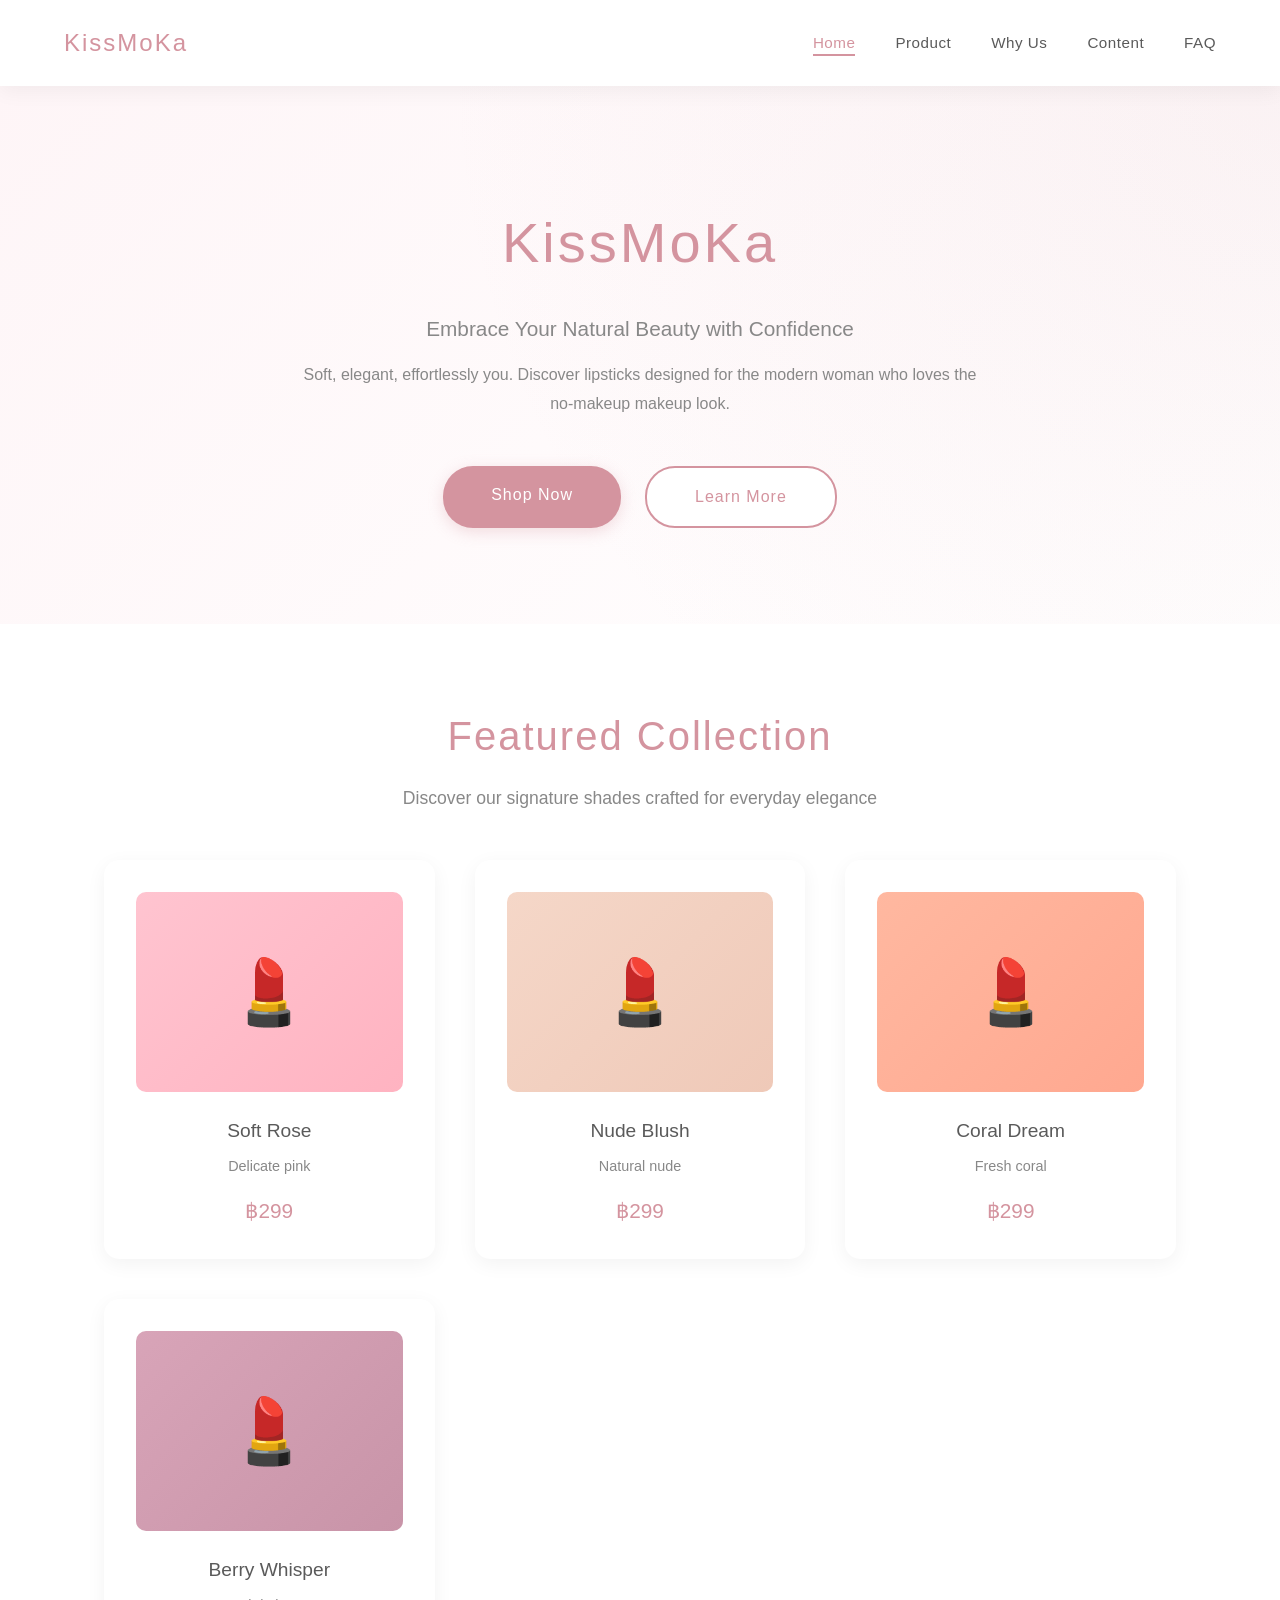
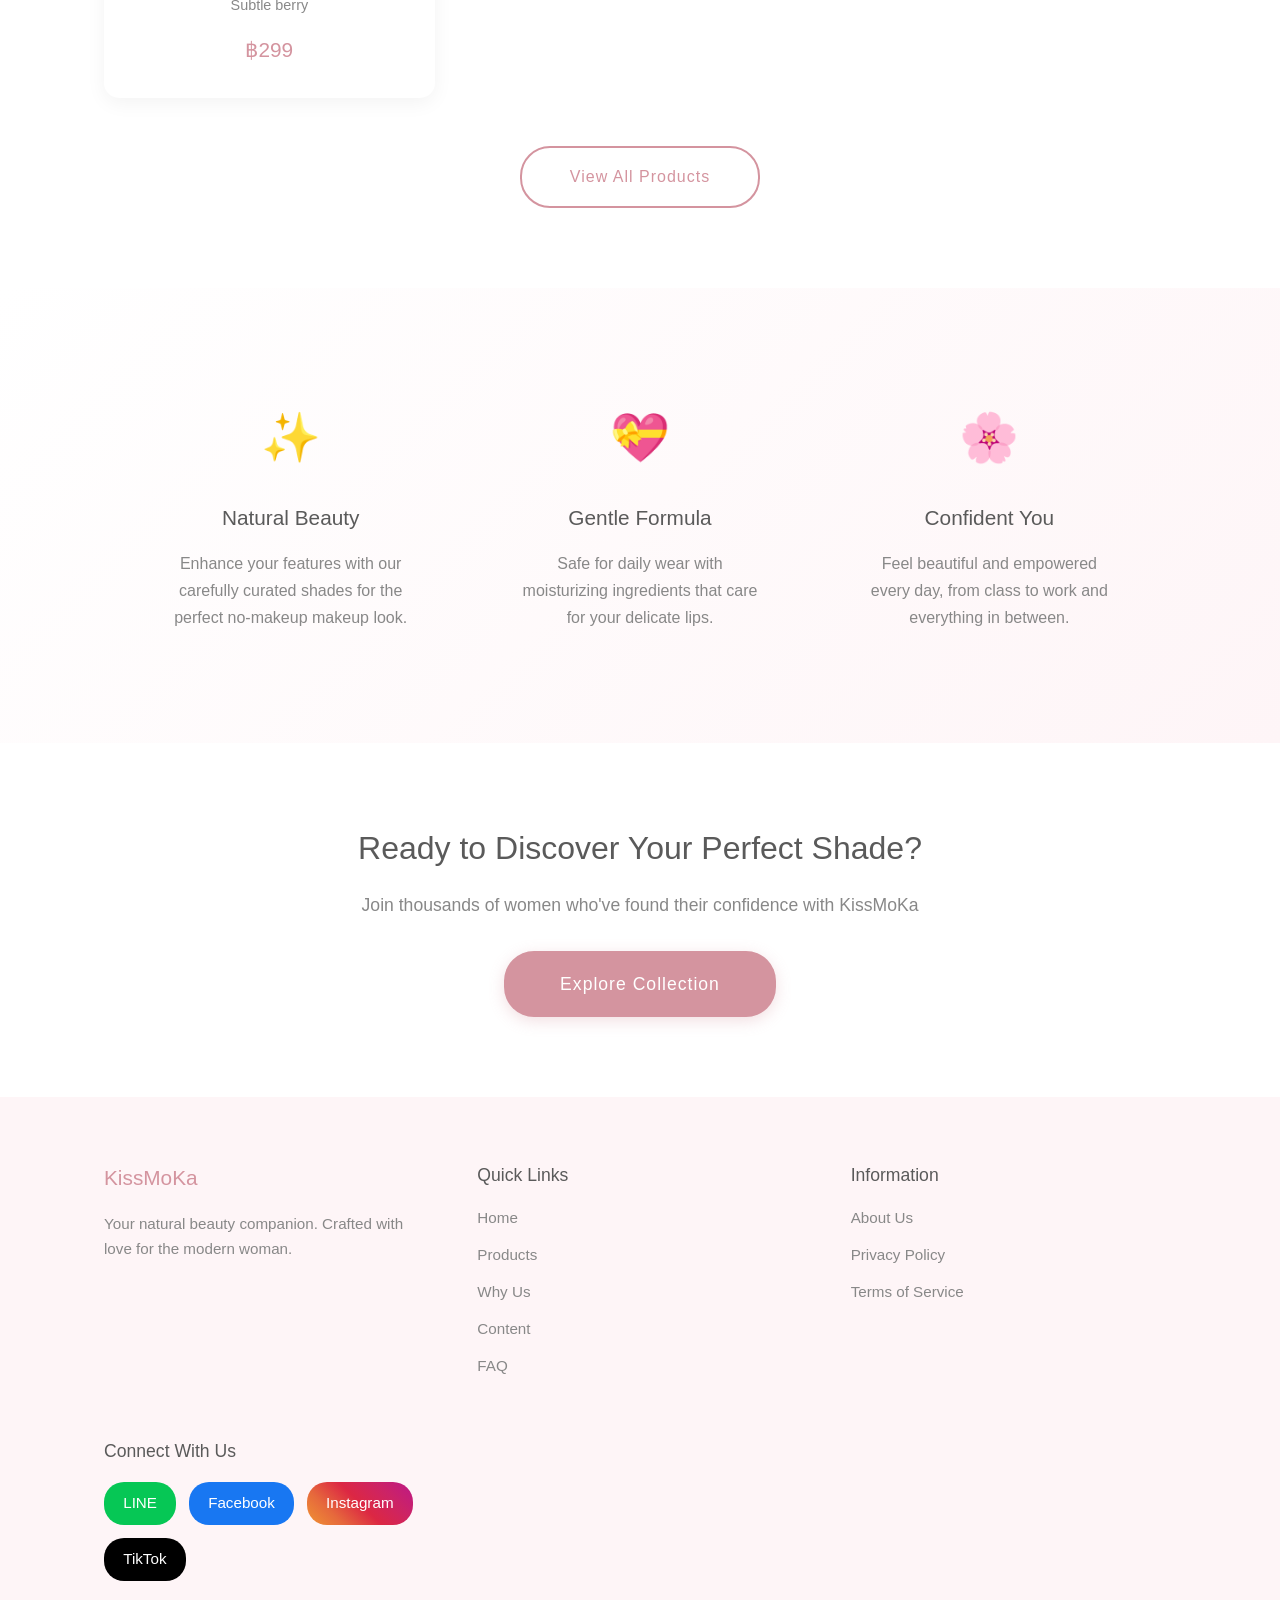
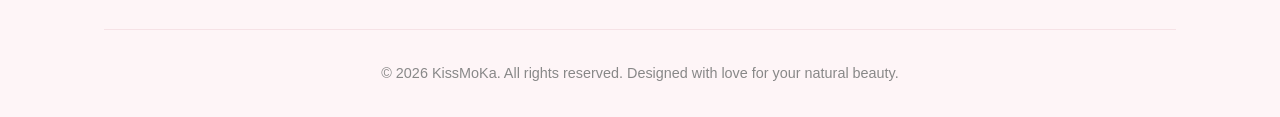
==== index.html @ 236a821b "Add files via upload" ====
<!DOCTYPE html>
<html lang="en">
<head>
    <meta charset="UTF-8">
    <meta name="viewport" content="width=device-width, initial-scale=1.0">
    <title>KissMoKa - Your Natural Beauty Companion</title>
    <link rel="stylesheet" href="style.css">
    <link rel="icon" href="favicon.ico" type="image/x-icon">
</head>
<body>
    <!-- Navigation -->
    <nav class="navbar">
        <div class="nav-container">
            <a href="index.html" class="logo">KissMoKa</a>
            <button class="mobile-toggle" id="mobileToggle">
                <span></span>
                <span></span>
                <span></span>
            </button>
            <ul class="nav-menu" id="navMenu">
                <li><a href="index.html" class="active">Home</a></li>
                <li><a href="product/index.html">Product</a></li>
                <li><a href="why-us/index.html">Why Us</a></li>
                <li><a href="content/index.html">Content</a></li>
                <li><a href="faq/index.html">FAQ</a></li>
            </ul>
        </div>
    </nav>

    <!-- Hero Section -->
    <section class="hero">
        <div class="hero-overlay"></div>
        <div class="hero-content">
            <h1 class="hero-title">KissMoKa</h1>
            <p class="hero-subtitle">Embrace Your Natural Beauty with Confidence</p>
            <p class="hero-description">Soft, elegant, effortlessly you. Discover lipsticks designed for the modern woman who loves the no-makeup makeup look.</p>
            <div class="hero-buttons">
                <a href="product/index.html" class="btn btn-primary">Shop Now</a>
                <a href="why-us/index.html" class="btn btn-secondary">Learn More</a>
            </div>
        </div>
    </section>

    <!-- Featured Collection -->
    <section class="featured-section">
        <div class="container">
            <h2 class="section-title">Featured Collection</h2>
            <p class="section-subtitle">Discover our signature shades crafted for everyday elegance</p>
            
            <div class="product-preview">
                <div class="product-card-mini">
                    <div class="product-image-mini" style="background: linear-gradient(135deg, #ffc4d0 0%, #ffb3c1 100%);">
                        <span class="lipstick-icon">💄</span>
                    </div>
                    <h3>Soft Rose</h3>
                    <p>Delicate pink</p>
                    <span class="price">฿299</span>
                </div>

                <div class="product-card-mini">
                    <div class="product-image-mini" style="background: linear-gradient(135deg, #f5d7c8 0%, #efc9b8 100%);">
                        <span class="lipstick-icon">💄</span>
                    </div>
                    <h3>Nude Blush</h3>
                    <p>Natural nude</p>
                    <span class="price">฿299</span>
                </div>

                <div class="product-card-mini">
                    <div class="product-image-mini" style="background: linear-gradient(135deg, #ffb8a0 0%, #ffa890 100%);">
                        <span class="lipstick-icon">💄</span>
                    </div>
                    <h3>Coral Dream</h3>
                    <p>Fresh coral</p>
                    <span class="price">฿299</span>
                </div>

                <div class="product-card-mini">
                    <div class="product-image-mini" style="background: linear-gradient(135deg, #d8a4b8 0%, #c894a8 100%);">
                        <span class="lipstick-icon">💄</span>
                    </div>
                    <h3>Berry Whisper</h3>
                    <p>Subtle berry</p>
                    <span class="price">฿299</span>
                </div>
            </div>

            <div class="text-center">
                <a href="product/index.html" class="btn btn-outline">View All Products</a>
            </div>
        </div>
    </section>

    <!-- Brand Promise -->
    <section class="promise-section">
        <div class="container">
            <div class="promise-grid">
                <div class="promise-card">
                    <div class="promise-icon">✨</div>
                    <h3>Natural Beauty</h3>
                    <p>Enhance your features with our carefully curated shades for the perfect no-makeup makeup look.</p>
                </div>

                <div class="promise-card">
                    <div class="promise-icon">💝</div>
                    <h3>Gentle Formula</h3>
                    <p>Safe for daily wear with moisturizing ingredients that care for your delicate lips.</p>
                </div>

                <div class="promise-card">
                    <div class="promise-icon">🌸</div>
                    <h3>Confident You</h3>
                    <p>Feel beautiful and empowered every day, from class to work and everything in between.</p>
                </div>
            </div>
        </div>
    </section>

    <!-- Call to Action -->
    <section class="cta-section">
        <div class="container">
            <h2>Ready to Discover Your Perfect Shade?</h2>
            <p>Join thousands of women who've found their confidence with KissMoKa</p>
            <a href="product/index.html" class="btn btn-primary btn-large">Explore Collection</a>
        </div>
    </section>

    <!-- Footer -->
    <footer class="footer">
        <div class="container">
            <div class="footer-content">
                <div class="footer-section">
                    <h3>KissMoKa</h3>
                    <p>Your natural beauty companion. Crafted with love for the modern woman.</p>
                </div>

                <div class="footer-section">
                    <h4>Quick Links</h4>
                    <ul>
                        <li><a href="index.html">Home</a></li>
                        <li><a href="product/index.html">Products</a></li>
                        <li><a href="why-us/index.html">Why Us</a></li>
                        <li><a href="content/index.html">Content</a></li>
                        <li><a href="faq/index.html">FAQ</a></li>
                    </ul>
                </div>

                <div class="footer-section">
                    <h4>Information</h4>
                    <ul>
                        <li><a href="info/index.html">About Us</a></li>
                        <li><a href="policy/privacy.html">Privacy Policy</a></li>
                        <li><a href="policy/terms.html">Terms of Service</a></li>
                    </ul>
                </div>

                <div class="footer-section">
                    <h4>Connect With Us</h4>
                    <div class="social-buttons">
                        <a href="https://lin.ee/KissMoKa" target="_blank" class="social-btn line">LINE</a>
                        <a href="https://www.facebook.com/kissmoka" target="_blank" class="social-btn facebook">Facebook</a>
                        <a href="https://www.instagram.com/kissmoka.official" target="_blank" class="social-btn instagram">Instagram</a>
                        <a href="https://www.tiktok.com/@kissmoka" target="_blank" class="social-btn tiktok">TikTok</a>
                    </div>
                </div>
            </div>

            <div class="footer-bottom">
                <p>&copy; 2026 KissMoKa. All rights reserved. Designed with love for your natural beauty.</p>
            </div>
        </div>
    </footer>

    <script src="script.js"></script>
</body>
</html>
---- style.css ----
/* ========================
   GLOBAL STYLES
======================== */
* {
    margin: 0;
    padding: 0;
    box-sizing: border-box;
}

:root {
    --primary-color: #d4949f;
    --primary-dark: #c48693;
    --secondary-color: #f5e6e8;
    --text-dark: #5a5a5a;
    --text-light: #888;
    --bg-light: #fafafa;
    --white: #ffffff;
    --shadow: 0 5px 20px rgba(0, 0, 0, 0.05);
    --shadow-hover: 0 10px 30px rgba(212, 148, 159, 0.15);
    --transition: all 0.3s ease;
}

body {
    font-family: 'Segoe UI', Tahoma, Geneva, Verdana, sans-serif;
    color: var(--text-dark);
    background: var(--bg-light);
    line-height: 1.6;
    overflow-x: hidden;
}

.container {
    max-width: 1200px;
    margin: 0 auto;
    padding: 0 5%;
}

/* ========================
   NAVIGATION
======================== */
.navbar {
    background: rgba(255, 255, 255, 0.98);
    padding: 1.5rem 5%;
    position: fixed;
    width: 100%;
    top: 0;
    z-index: 1000;
    box-shadow: var(--shadow);
}

.nav-container {
    max-width: 1200px;
    margin: 0 auto;
    display: flex;
    justify-content: space-between;
    align-items: center;
}

.logo {
    font-size: 1.5rem;
    font-weight: 300;
    letter-spacing: 2px;
    color: var(--primary-color);
    text-decoration: none;
    transition: var(--transition);
}

.logo:hover {
    color: var(--primary-dark);
}

.nav-menu {
    display: flex;
    gap: 2.5rem;
    list-style: none;
}

.nav-menu a {
    text-decoration: none;
    color: var(--text-dark);
    font-size: 0.95rem;
    font-weight: 300;
    letter-spacing: 0.5px;
    transition: var(--transition);
    position: relative;
}

.nav-menu a:hover,
.nav-menu a.active {
    color: var(--primary-color);
}

.nav-menu a.active::after {
    content: '';
    position: absolute;
    bottom: -5px;
    left: 0;
    width: 100%;
    height: 2px;
    background: var(--primary-color);
}

.mobile-toggle {
    display: none;
    flex-direction: column;
    background: none;
    border: none;
    cursor: pointer;
    padding: 5px;
}

.mobile-toggle span {
    width: 25px;
    height: 2px;
    background: var(--primary-color);
    margin: 3px 0;
    transition: var(--transition);
}

/* ========================
   HERO SECTION
======================== */
.hero {
    margin-top: 70px;
    background: linear-gradient(135deg, #fef5f7 0%, #fff 100%);
    padding: 8rem 5% 6rem;
    text-align: center;
    position: relative;
    overflow: hidden;
}

.hero-overlay {
    position: absolute;
    top: 0;
    left: 0;
    width: 100%;
    height: 100%;
    background: radial-gradient(circle at top right, rgba(212, 148, 159, 0.1) 0%, transparent 60%);
    pointer-events: none;
}

.hero-content {
    max-width: 700px;
    margin: 0 auto;
    position: relative;
    z-index: 1;
}

.hero-title {
    font-size: 3.5rem;
    font-weight: 300;
    color: var(--primary-color);
    margin-bottom: 1.5rem;
    letter-spacing: 3px;
    animation: fadeInUp 0.8s ease;
}

.hero-subtitle {
    font-size: 1.3rem;
    color: var(--text-light);
    font-weight: 300;
    margin-bottom: 1rem;
    animation: fadeInUp 0.8s ease 0.2s;
    animation-fill-mode: both;
}

.hero-description {
    font-size: 1rem;
    color: var(--text-light);
    font-weight: 300;
    margin-bottom: 3rem;
    line-height: 1.8;
    animation: fadeInUp 0.8s ease 0.4s;
    animation-fill-mode: both;
}

.hero-buttons {
    display: flex;
    gap: 1.5rem;
    justify-content: center;
    flex-wrap: wrap;
    animation: fadeInUp 0.8s ease 0.6s;
    animation-fill-mode: both;
}

/* ========================
   BUTTONS
======================== */
.btn {
    display: inline-block;
    padding: 1rem 3rem;
    text-decoration: none;
    border-radius: 30px;
    font-size: 1rem;
    font-weight: 300;
    letter-spacing: 1px;
    transition: var(--transition);
    border: none;
    cursor: pointer;
}

.btn-primary {
    background: var(--primary-color);
    color: var(--white);
    box-shadow: 0 4px 15px rgba(212, 148, 159, 0.3);
}

.btn-primary:hover {
    background: var(--primary-dark);
    transform: translateY(-2px);
    box-shadow: 0 6px 20px rgba(212, 148, 159, 0.4);
}

.btn-secondary {
    background: var(--white);
    color: var(--primary-color);
    border: 2px solid var(--primary-color);
}

.btn-secondary:hover {
    background: var(--primary-color);
    color: var(--white);
}

.btn-outline {
    background: transparent;
    color: var(--primary-color);
    border: 2px solid var(--primary-color);
}

.btn-outline:hover {
    background: var(--primary-color);
    color: var(--white);
}

.btn-large {
    padding: 1.2rem 3.5rem;
    font-size: 1.1rem;
}

/* ========================
   SECTIONS
======================== */
section {
    padding: 5rem 0;
}

.section-title {
    text-align: center;
    font-size: 2.5rem;
    font-weight: 300;
    color: var(--primary-color);
    margin-bottom: 1rem;
    letter-spacing: 2px;
}

.section-subtitle {
    text-align: center;
    font-size: 1.1rem;
    color: var(--text-light);
    font-weight: 300;
    max-width: 600px;
    margin: 0 auto 3rem;
}

/* ========================
   FEATURED SECTION
======================== */
.featured-section {
    background: var(--white);
}

.product-preview {
    display: grid;
    grid-template-columns: repeat(auto-fit, minmax(250px, 1fr));
    gap: 2.5rem;
    margin-bottom: 3rem;
}

.product-card-mini {
    background: var(--white);
    padding: 2rem;
    border-radius: 15px;
    text-align: center;
    transition: var(--transition);
    box-shadow: var(--shadow);
}

.product-card-mini:hover {
    transform: translateY(-5px);
    box-shadow: var(--shadow-hover);
}

.product-image-mini {
    width: 100%;
    height: 200px;
    border-radius: 10px;
    margin-bottom: 1.5rem;
    display: flex;
    align-items: center;
    justify-content: center;
}

.lipstick-icon {
    font-size: 4rem;
}

.product-card-mini h3 {
    font-size: 1.2rem;
    color: var(--text-dark);
    margin-bottom: 0.5rem;
    font-weight: 400;
}

.product-card-mini p {
    font-size: 0.9rem;
    color: var(--text-light);
    margin-bottom: 1rem;
    font-weight: 300;
}

.price {
    font-size: 1.3rem;
    color: var(--primary-color);
    font-weight: 300;
    display: block;
}

.text-center {
    text-align: center;
}

/* ========================
   PROMISE SECTION
======================== */
.promise-section {
    background: linear-gradient(135deg, #fff 0%, #fef5f7 100%);
}

.promise-grid {
    display: grid;
    grid-template-columns: repeat(auto-fit, minmax(280px, 1fr));
    gap: 3rem;
    max-width: 1000px;
    margin: 0 auto;
}

.promise-card {
    text-align: center;
    padding: 2rem;
}

.promise-icon {
    font-size: 3rem;
    margin-bottom: 1.5rem;
}

.promise-card h3 {
    font-size: 1.3rem;
    color: var(--text-dark);
    margin-bottom: 1rem;
    font-weight: 400;
}

.promise-card p {
    font-size: 1rem;
    color: var(--text-light);
    font-weight: 300;
    line-height: 1.7;
}

/* ========================
   CTA SECTION
======================== */
.cta-section {
    background: var(--white);
    text-align: center;
}

.cta-section h2 {
    font-size: 2rem;
    color: var(--text-dark);
    margin-bottom: 1rem;
    font-weight: 300;
}

.cta-section p {
    font-size: 1.1rem;
    color: var(--text-light);
    margin-bottom: 2rem;
}

/* ========================
   FOOTER
======================== */
.footer {
    background: #fef5f7;
    padding: 4rem 0 2rem;
    color: var(--text-light);
}

.footer-content {
    display: grid;
    grid-template-columns: repeat(auto-fit, minmax(250px, 1fr));
    gap: 3rem;
    margin-bottom: 3rem;
}

.footer-section h3 {
    font-size: 1.3rem;
    color: var(--primary-color);
    margin-bottom: 1rem;
    font-weight: 400;
}

.footer-section h4 {
    font-size: 1.1rem;
    color: var(--text-dark);
    margin-bottom: 1rem;
    font-weight: 400;
}

.footer-section p {
    font-size: 0.95rem;
    line-height: 1.7;
}

.footer-section ul {
    list-style: none;
}

.footer-section ul li {
    margin-bottom: 0.7rem;
}

.footer-section a {
    color: var(--text-light);
    text-decoration: none;
    font-size: 0.95rem;
    transition: var(--transition);
}

.footer-section a:hover {
    color: var(--primary-color);
}

.social-buttons {
    display: flex;
    flex-wrap: wrap;
    gap: 0.8rem;
}

.social-btn {
    padding: 0.6rem 1.2rem;
    border-radius: 20px;
    font-size: 0.9rem;
    font-weight: 300;
    text-decoration: none;
    transition: var(--transition);
    display: inline-block;
}

.social-btn.line {
    background: #06C755;
    color: var(--white);
}

.social-btn.line:hover {
    background: #05b34d;
}

.social-btn.facebook {
    background: #1877f2;
    color: var(--white);
}

.social-btn.facebook:hover {
    background: #1565d8;
}

.social-btn.instagram {
    background: linear-gradient(45deg, #f09433 0%, #e6683c 25%, #dc2743 50%, #cc2366 75%, #bc1888 100%);
    color: var(--white);
}

.social-btn.instagram:hover {
    opacity: 0.9;
}

.social-btn.tiktok {
    background: #000000;
    color: var(--white);
}

.social-btn.tiktok:hover {
    background: #1a1a1a;
}

.footer-bottom {
    text-align: center;
    padding-top: 2rem;
    border-top: 1px solid rgba(212, 148, 159, 0.2);
}

.footer-bottom p {
    font-size: 0.9rem;
}

/* ========================
   PRODUCT PAGE SPECIFIC
======================== */
.page-header {
    margin-top: 70px;
    background: linear-gradient(135deg, #fef5f7 0%, #fff 100%);
    padding: 4rem 5% 3rem;
    text-align: center;
}

.page-title {
    font-size: 2.5rem;
    font-weight: 300;
    color: var(--primary-color);
    margin-bottom: 1rem;
    letter-spacing: 2px;
}

.page-description {
    font-size: 1.1rem;
    color: var(--text-light);
    max-width: 600px;
    margin: 0 auto;
}

.product-grid {
    display: grid;
    grid-template-columns: repeat(auto-fill, minmax(280px, 1fr));
    gap: 3rem;
    padding: 3rem 0;
}

.product-card {
    background: var(--white);
    padding: 2rem;
    border-radius: 15px;
    text-align: center;
    transition: var(--transition);
    box-shadow: var(--shadow);
}

.product-card:hover {
    transform: translateY(-5px);
    box-shadow: var(--shadow-hover);
}

.product-image {
    width: 100%;
    height: 250px;
    border-radius: 10px;
    margin-bottom: 1.5rem;
    display: flex;
    align-items: center;
    justify-content: center;
    font-size: 4rem;
}

.product-name {
    font-size: 1.3rem;
    color: var(--text-dark);
    margin-bottom: 0.5rem;
    font-weight: 400;
}

.product-desc {
    font-size: 0.95rem;
    color: var(--text-light);
    margin-bottom: 1rem;
    font-weight: 300;
    line-height: 1.6;
}

.product-price {
    font-size: 1.5rem;
    color: var(--primary-color);
    font-weight: 400;
    margin-bottom: 1.5rem;
    display: block;
}

.buy-button {
    padding: 0.8rem 2.5rem;
    background: var(--primary-color);
    color: var(--white);
    border: none;
    border-radius: 25px;
    cursor: pointer;
    transition: var(--transition);
    font-size: 0.95rem;
    letter-spacing: 0.5px;
}

.buy-button:hover {
    background: var(--primary-dark);
    transform: translateY(-2px);
}

/* ========================
   CONTENT LAYOUTS
======================== */
.content-section {
    background: var(--white);
    padding: 3rem 0;
}

.content-wrapper {
    max-width: 900px;
    margin: 0 auto;
    padding: 0 5%;
}

.content-wrapper h2 {
    font-size: 2rem;
    color: var(--text-dark);
    margin-bottom: 1.5rem;
    font-weight: 400;
}

.content-wrapper h3 {
    font-size: 1.5rem;
    color: var(--primary-color);
    margin: 2rem 0 1rem;
    font-weight: 400;
}

.content-wrapper p {
    font-size: 1rem;
    line-height: 1.8;
    margin-bottom: 1.5rem;
    color: var(--text-dark);
}

.content-wrapper ul,
.content-wrapper ol {
    margin: 1rem 0 1.5rem 2rem;
    line-height: 1.8;
}

.content-wrapper li {
    margin-bottom: 0.8rem;
}

/* ========================
   FAQ STYLES
======================== */
.faq-container {
    max-width: 800px;
    margin: 0 auto;
}

.faq-item {
    background: var(--white);
    margin-bottom: 1.5rem;
    border-radius: 10px;
    overflow: hidden;
    box-shadow: var(--shadow);
}

.faq-question {
    padding: 1.5rem 2rem;
    background: var(--white);
    cursor: pointer;
    display: flex;
    justify-content: space-between;
    align-items: center;
    transition: var(--transition);
}

.faq-question:hover {
    background: #fef5f7;
}

.faq-question h3 {
    font-size: 1.1rem;
    font-weight: 400;
    color: var(--text-dark);
}

.faq-toggle {
    font-size: 1.5rem;
    color: var(--primary-color);
    transition: var(--transition);
}

.faq-item.active .faq-toggle {
    transform: rotate(45deg);
}

.faq-answer {
    max-height: 0;
    overflow: hidden;
    transition: max-height 0.3s ease;
}

.faq-answer-content {
    padding: 0 2rem 1.5rem;
    color: var(--text-light);
    line-height: 1.8;
}

.faq-item.active .faq-answer {
    max-height: 500px;
}

/* ========================
   ANIMATIONS
======================== */
@keyframes fadeInUp {
    from {
        opacity: 0;
        transform: translateY(30px);
    }
    to {
        opacity: 1;
        transform: translateY(0);
    }
}

/* ========================
   RESPONSIVE DESIGN
======================== */
@media (max-width: 768px) {
    .mobile-toggle {
        display: flex;
    }

    .nav-menu {
        position: fixed;
        left: -100%;
        top: 70px;
        flex-direction: column;
        background: var(--white);
        width: 100%;
        text-align: center;
        transition: 0.3s;
        box-shadow: var(--shadow);
        padding: 2rem 0;
        gap: 0;
    }

    .nav-menu.active {
        left: 0;
    }

    .nav-menu li {
        padding: 1rem 0;
    }

    .nav-menu a.active::after {
        display: none;
    }

    .hero-title {
        font-size: 2.5rem;
    }

    .hero-subtitle {
        font-size: 1.1rem;
    }

    .hero-buttons {
        flex-direction: column;
        align-items: center;
    }

    .btn {
        width: 100%;
        max-width: 300px;
    }

    .product-preview,
    .product-grid {
        grid-template-columns: 1fr;
    }

    .promise-grid {
        grid-template-columns: 1fr;
    }

    .footer-content {
        grid-template-columns: 1fr;
    }

    .social-buttons {
        justify-content: center;
    }
}

@media (max-width: 480px) {
    .hero {
        padding: 5rem 5% 4rem;
    }

    .hero-title {
        font-size: 2rem;
    }

    .section-title {
        font-size: 2rem;
    }

    .page-title {
        font-size: 2rem;
    }
}
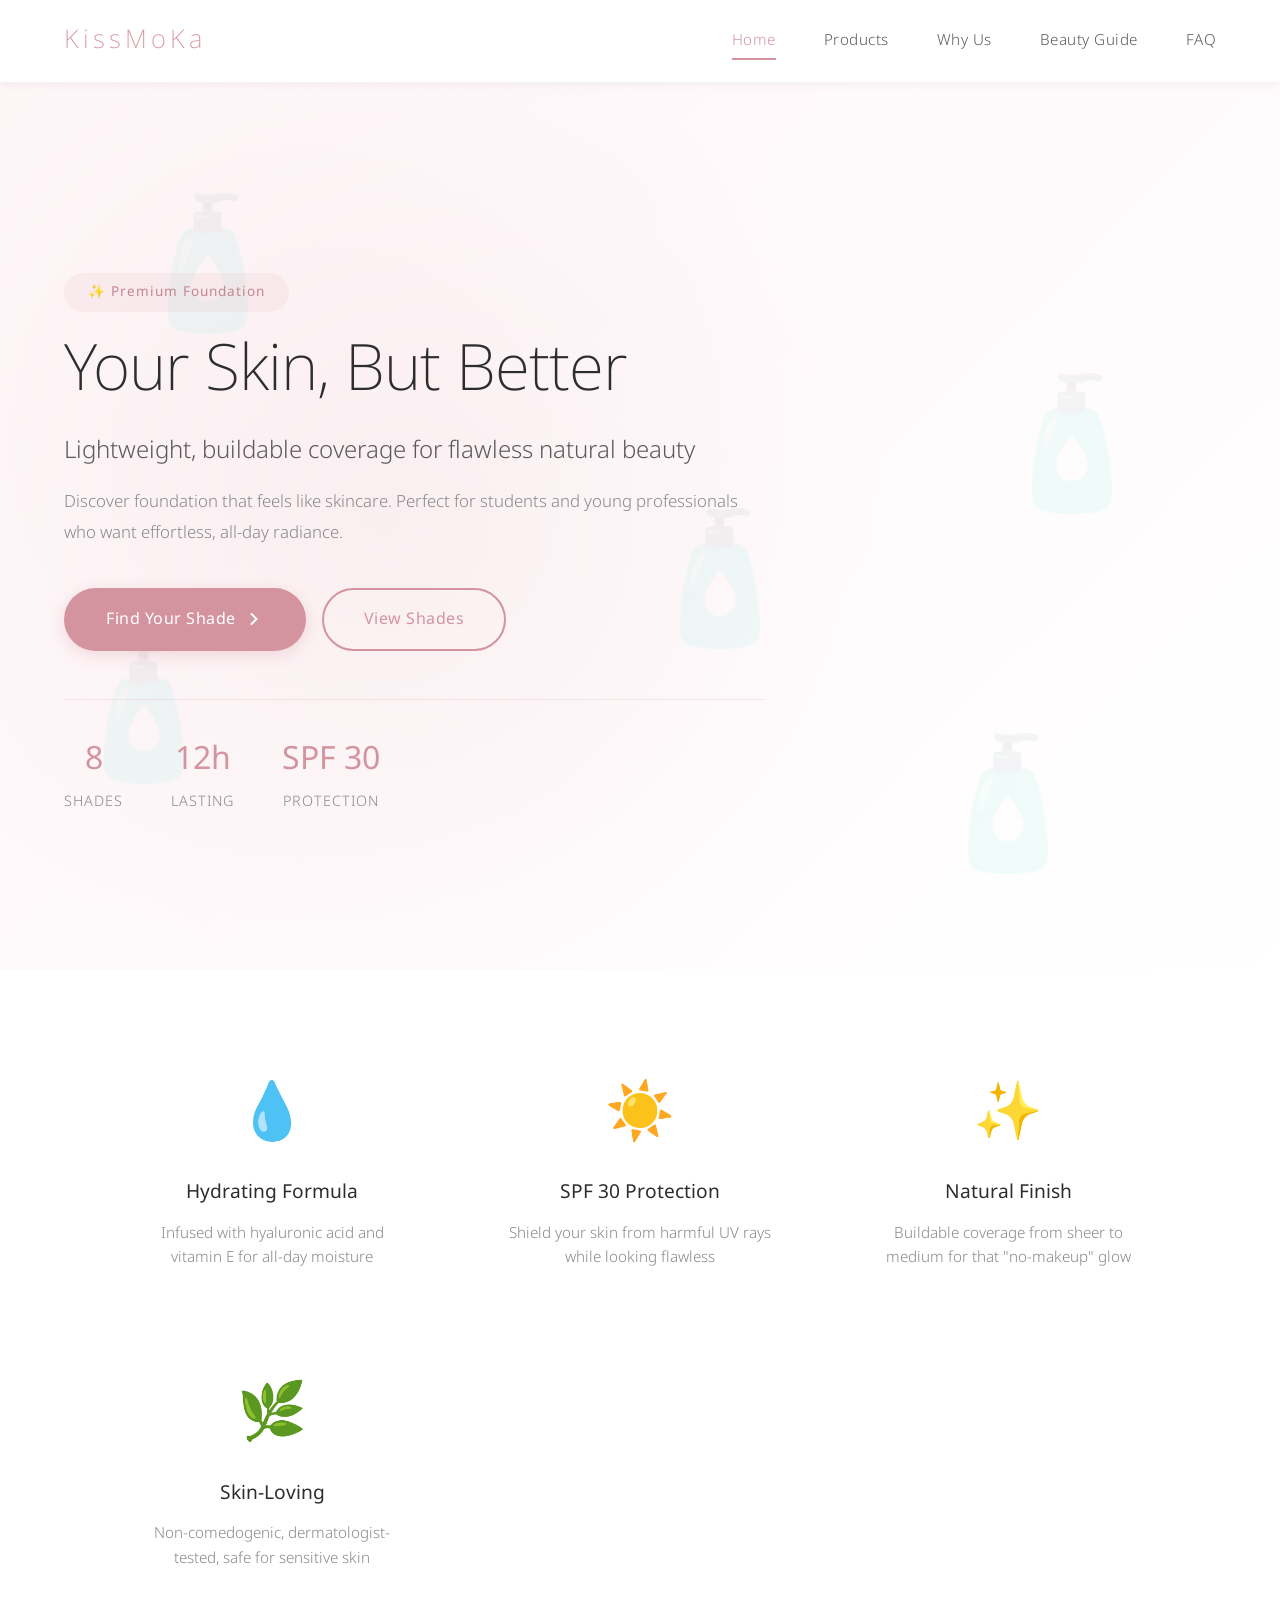
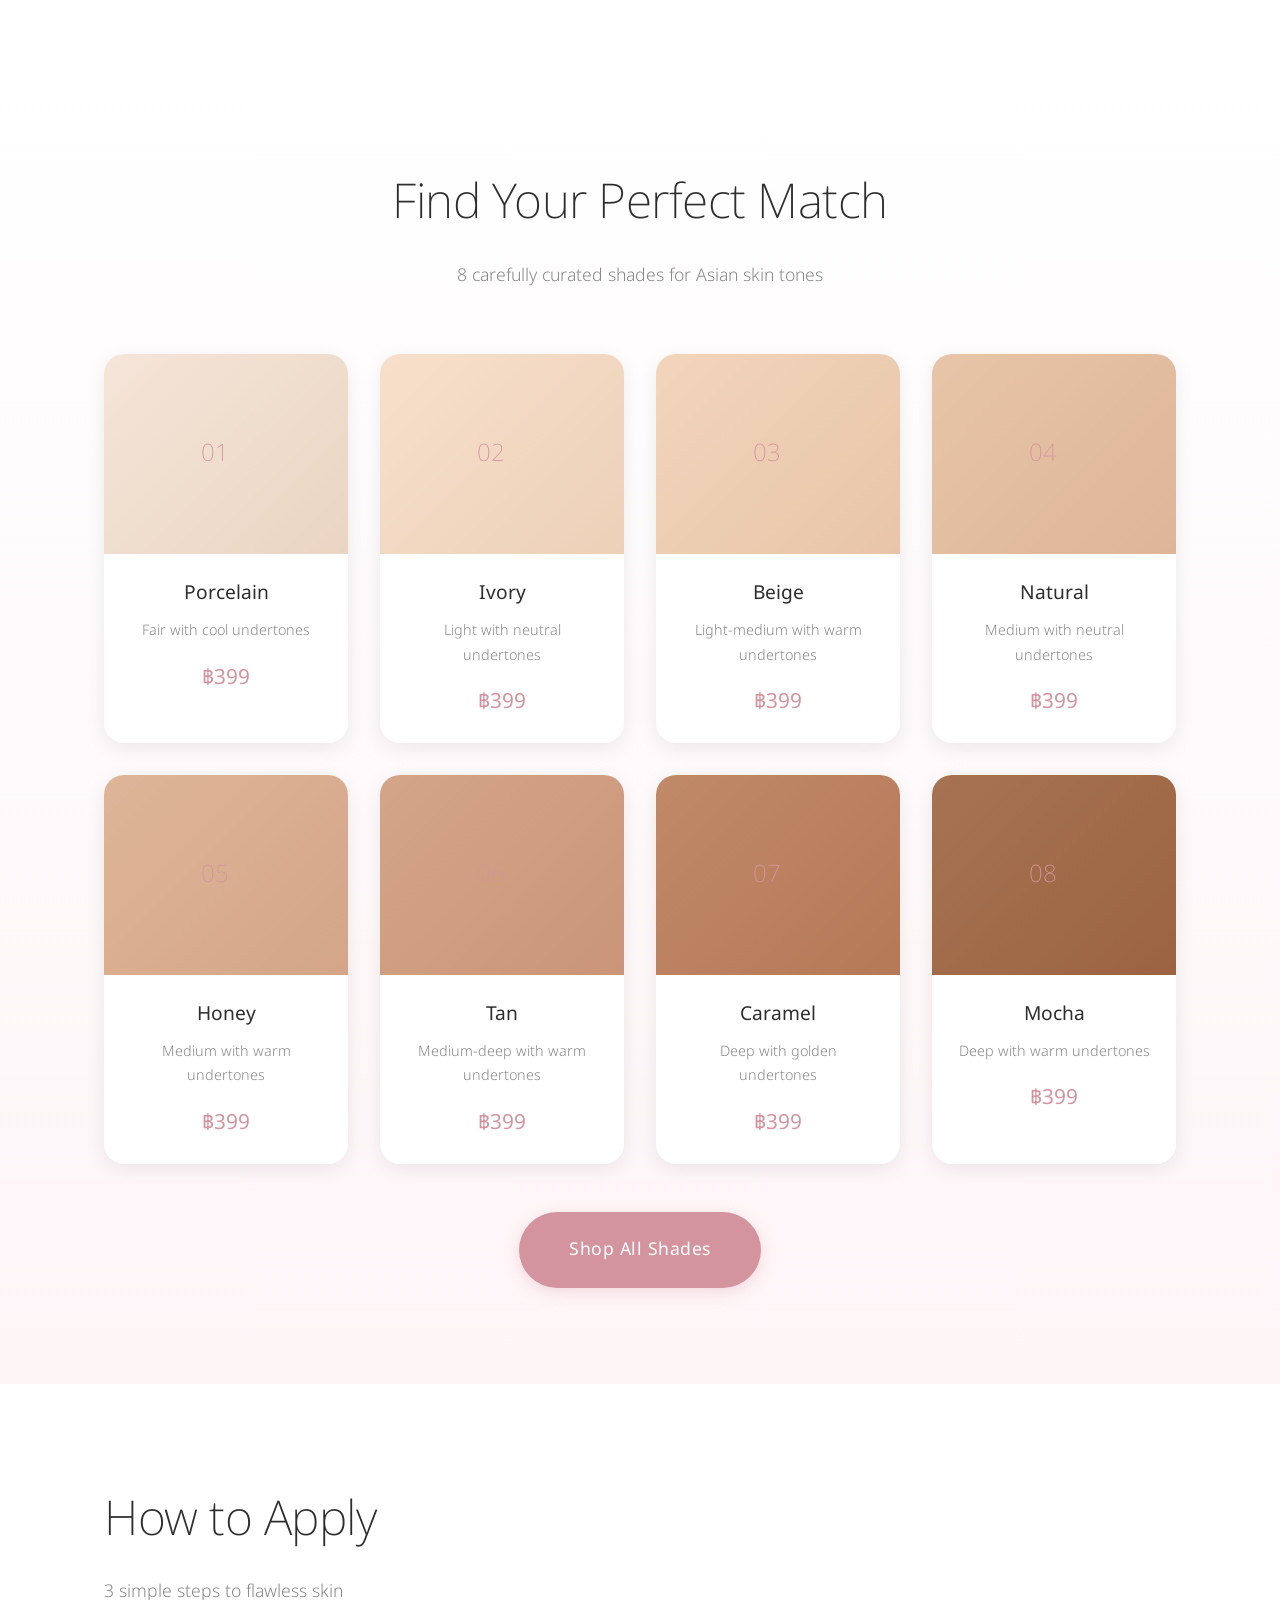
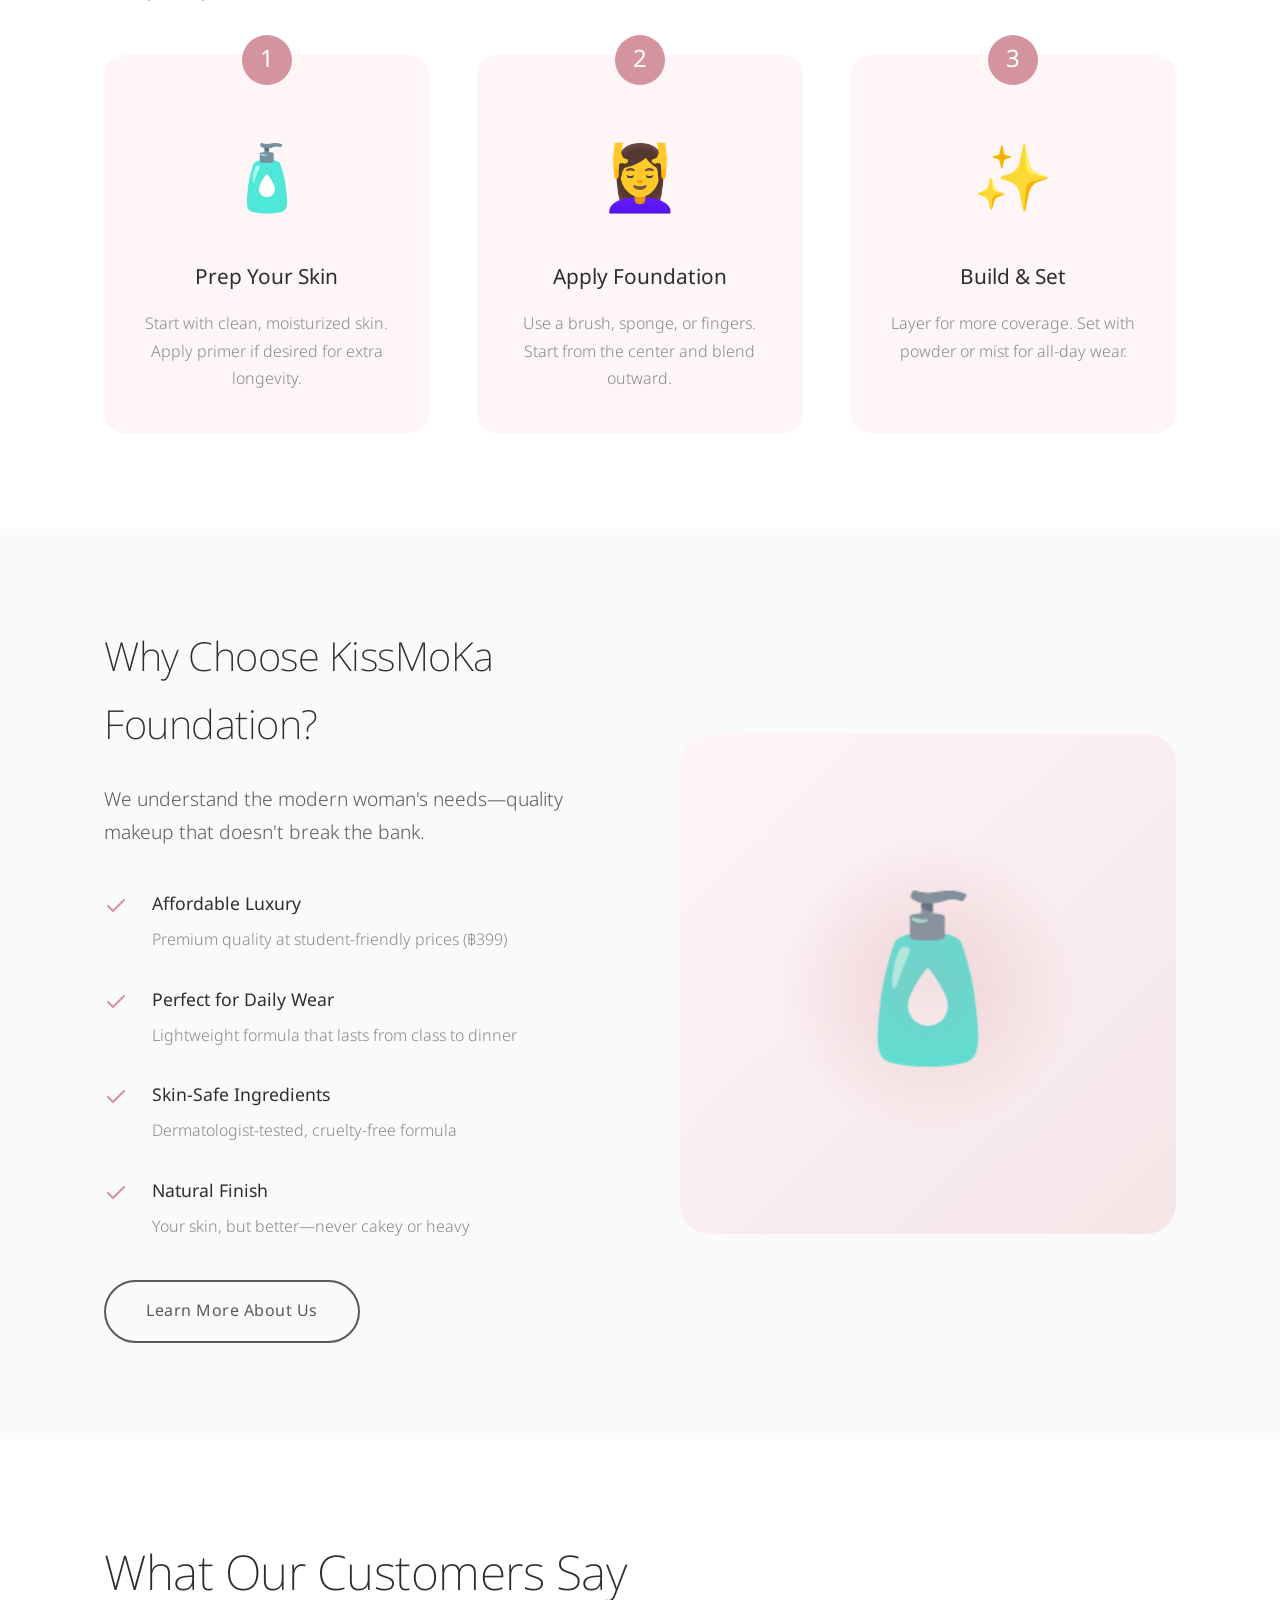
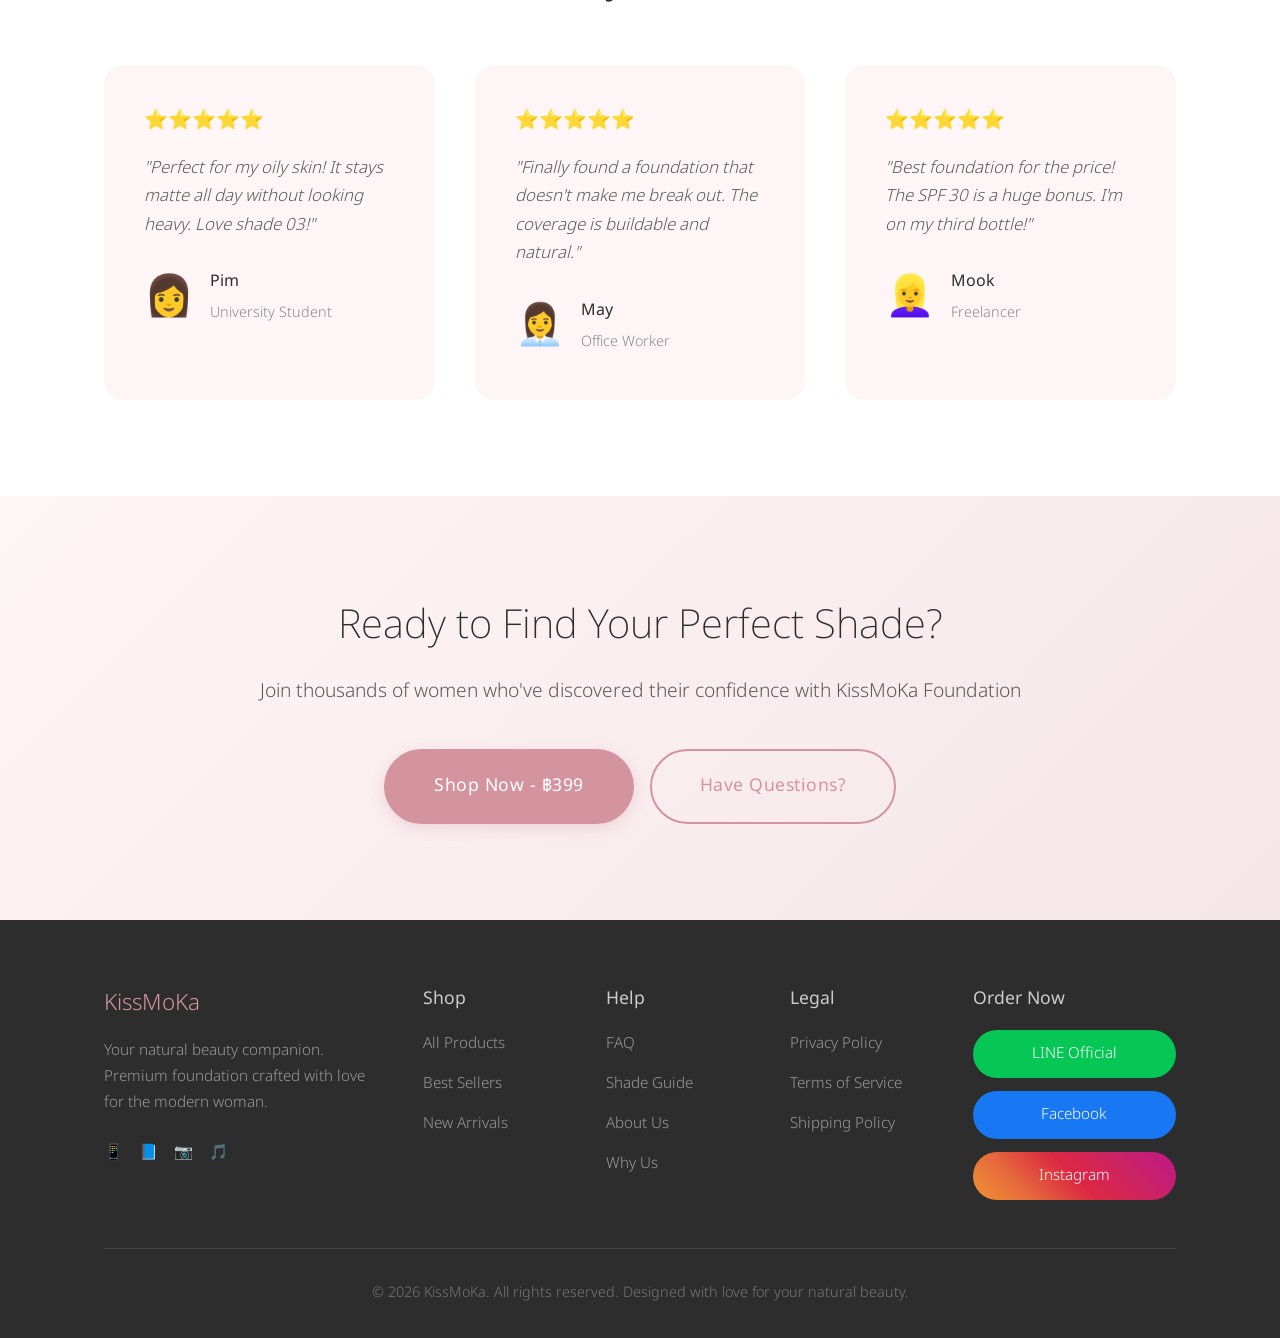
==== commit c6738ffa: "update website content" ====
--- a/index.html
+++ b/index.html
@@ -3,13 +3,19 @@
 <head>
     <meta charset="UTF-8">
     <meta name="viewport" content="width=device-width, initial-scale=1.0">
-    <title>KissMoKa - Your Natural Beauty Companion</title>
+    <title>KissMoKa Foundation - Your Natural Skin Companion</title>
+    
+    <!-- Google Fonts - Noto Sans Thai -->
+    <link rel="preconnect" href="https://fonts.googleapis.com">
+    <link rel="preconnect" href="https://fonts.gstatic.com" crossorigin>
+    <link href="https://fonts.googleapis.com/css2?family=Noto+Sans+Thai:wght@100;200;300;400;500;600;700&display=swap" rel="stylesheet">
+    
     <link rel="stylesheet" href="style.css">
     <link rel="icon" href="favicon.ico" type="image/x-icon">
 </head>
 <body>
     <!-- Navigation -->
-    <nav class="navbar">
+    <nav class="navbar" id="navbar">
         <div class="nav-container">
             <a href="index.html" class="logo">KissMoKa</a>
             <button class="mobile-toggle" id="mobileToggle">
@@ -19,9 +25,9 @@
             </button>
             <ul class="nav-menu" id="navMenu">
                 <li><a href="index.html" class="active">Home</a></li>
-                <li><a href="product/index.html">Product</a></li>
+                <li><a href="product/index.html">Products</a></li>
                 <li><a href="why-us/index.html">Why Us</a></li>
-                <li><a href="content/index.html">Content</a></li>
+                <li><a href="content/index.html">Beauty Guide</a></li>
                 <li><a href="faq/index.html">FAQ</a></li>
             </ul>
         </div>
@@ -29,99 +35,330 @@
 
     <!-- Hero Section -->
     <section class="hero">
+        <div class="hero-background">
+            <!-- Floating Foundation Bottles -->
+            <div class="foundation-bg foundation-1">🧴</div>
+            <div class="foundation-bg foundation-2">🧴</div>
+            <div class="foundation-bg foundation-3">🧴</div>
+            <div class="foundation-bg foundation-4">🧴</div>
+            <div class="foundation-bg foundation-5">🧴</div>
+        </div>
         <div class="hero-overlay"></div>
         <div class="hero-content">
-            <h1 class="hero-title">KissMoKa</h1>
-            <p class="hero-subtitle">Embrace Your Natural Beauty with Confidence</p>
-            <p class="hero-description">Soft, elegant, effortlessly you. Discover lipsticks designed for the modern woman who loves the no-makeup makeup look.</p>
+            <div class="hero-badge">✨ Premium Foundation</div>
+            <h1 class="hero-title">Your Skin, But Better</h1>
+            <p class="hero-subtitle">Lightweight, buildable coverage for flawless natural beauty</p>
+            <p class="hero-description">Discover foundation that feels like skincare. Perfect for students and young professionals who want effortless, all-day radiance.</p>
             <div class="hero-buttons">
-                <a href="product/index.html" class="btn btn-primary">Shop Now</a>
-                <a href="why-us/index.html" class="btn btn-secondary">Learn More</a>
-            </div>
-        </div>
-    </section>
-
-    <!-- Featured Collection -->
-    <section class="featured-section">
-        <div class="container">
-            <h2 class="section-title">Featured Collection</h2>
-            <p class="section-subtitle">Discover our signature shades crafted for everyday elegance</p>
+                <a href="product/index.html" class="btn btn-primary">
+                    <span>Find Your Shade</span>
+                    <svg width="20" height="20" viewBox="0 0 20 20" fill="none">
+                        <path d="M7.5 15L12.5 10L7.5 5" stroke="currentColor" stroke-width="2" stroke-linecap="round"/>
+                    </svg>
+                </a>
+                <a href="#shades" class="btn btn-secondary">View Shades</a>
+            </div>
+            <div class="hero-stats">
+                <div class="stat-item">
+                    <div class="stat-number">8</div>
+                    <div class="stat-label">Shades</div>
+                </div>
+                <div class="stat-item">
+                    <div class="stat-number">12h</div>
+                    <div class="stat-label">Lasting</div>
+                </div>
+                <div class="stat-item">
+                    <div class="stat-number">SPF 30</div>
+                    <div class="stat-label">Protection</div>
+                </div>
+            </div>
+        </div>
+    </section>
+
+    <!-- Key Benefits Section -->
+    <section class="benefits-section">
+        <div class="container">
+            <div class="benefits-grid">
+                <div class="benefit-card">
+                    <div class="benefit-icon">💧</div>
+                    <h3>Hydrating Formula</h3>
+                    <p>Infused with hyaluronic acid and vitamin E for all-day moisture</p>
+                </div>
+                <div class="benefit-card">
+                    <div class="benefit-icon">☀️</div>
+                    <h3>SPF 30 Protection</h3>
+                    <p>Shield your skin from harmful UV rays while looking flawless</p>
+                </div>
+                <div class="benefit-card">
+                    <div class="benefit-icon">✨</div>
+                    <h3>Natural Finish</h3>
+                    <p>Buildable coverage from sheer to medium for that "no-makeup" glow</p>
+                </div>
+                <div class="benefit-card">
+                    <div class="benefit-icon">🌿</div>
+                    <h3>Skin-Loving</h3>
+                    <p>Non-comedogenic, dermatologist-tested, safe for sensitive skin</p>
+                </div>
+            </div>
+        </div>
+    </section>
+
+    <!-- Shade Range Section -->
+    <section class="shade-section" id="shades">
+        <div class="container">
+            <div class="section-header">
+                <h2 class="section-title">Find Your Perfect Match</h2>
+                <p class="section-subtitle">8 carefully curated shades for Asian skin tones</p>
+            </div>
             
-            <div class="product-preview">
-                <div class="product-card-mini">
-                    <div class="product-image-mini" style="background: linear-gradient(135deg, #ffc4d0 0%, #ffb3c1 100%);">
-                        <span class="lipstick-icon">💄</span>
-                    </div>
-                    <h3>Soft Rose</h3>
-                    <p>Delicate pink</p>
-                    <span class="price">฿299</span>
-                </div>
-
-                <div class="product-card-mini">
-                    <div class="product-image-mini" style="background: linear-gradient(135deg, #f5d7c8 0%, #efc9b8 100%);">
-                        <span class="lipstick-icon">💄</span>
-                    </div>
-                    <h3>Nude Blush</h3>
-                    <p>Natural nude</p>
-                    <span class="price">฿299</span>
-                </div>
-
-                <div class="product-card-mini">
-                    <div class="product-image-mini" style="background: linear-gradient(135deg, #ffb8a0 0%, #ffa890 100%);">
-                        <span class="lipstick-icon">💄</span>
-                    </div>
-                    <h3>Coral Dream</h3>
-                    <p>Fresh coral</p>
-                    <span class="price">฿299</span>
-                </div>
-
-                <div class="product-card-mini">
-                    <div class="product-image-mini" style="background: linear-gradient(135deg, #d8a4b8 0%, #c894a8 100%);">
-                        <span class="lipstick-icon">💄</span>
-                    </div>
-                    <h3>Berry Whisper</h3>
-                    <p>Subtle berry</p>
-                    <span class="price">฿299</span>
-                </div>
-            </div>
-
-            <div class="text-center">
-                <a href="product/index.html" class="btn btn-outline">View All Products</a>
-            </div>
-        </div>
-    </section>
-
-    <!-- Brand Promise -->
-    <section class="promise-section">
-        <div class="container">
-            <div class="promise-grid">
-                <div class="promise-card">
-                    <div class="promise-icon">✨</div>
-                    <h3>Natural Beauty</h3>
-                    <p>Enhance your features with our carefully curated shades for the perfect no-makeup makeup look.</p>
-                </div>
-
-                <div class="promise-card">
-                    <div class="promise-icon">💝</div>
-                    <h3>Gentle Formula</h3>
-                    <p>Safe for daily wear with moisturizing ingredients that care for your delicate lips.</p>
-                </div>
-
-                <div class="promise-card">
-                    <div class="promise-icon">🌸</div>
-                    <h3>Confident You</h3>
-                    <p>Feel beautiful and empowered every day, from class to work and everything in between.</p>
-                </div>
-            </div>
-        </div>
-    </section>
-
-    <!-- Call to Action -->
+            <div class="shade-grid">
+                <div class="shade-card">
+                    <div class="shade-swatch" style="background: linear-gradient(135deg, #f5e5d8 0%, #ead5c3 100%);">
+                        <span class="shade-number">01</span>
+                    </div>
+                    <div class="shade-info">
+                        <h3>Porcelain</h3>
+                        <p>Fair with cool undertones</p>
+                        <span class="price">฿399</span>
+                    </div>
+                </div>
+
+                <div class="shade-card">
+                    <div class="shade-swatch" style="background: linear-gradient(135deg, #f7e0cb 0%, #edd0b8 100%);">
+                        <span class="shade-number">02</span>
+                    </div>
+                    <div class="shade-info">
+                        <h3>Ivory</h3>
+                        <p>Light with neutral undertones</p>
+                        <span class="price">฿399</span>
+                    </div>
+                </div>
+
+                <div class="shade-card">
+                    <div class="shade-swatch" style="background: linear-gradient(135deg, #f2d5bc 0%, #e8c5a8 100%);">
+                        <span class="shade-number">03</span>
+                    </div>
+                    <div class="shade-info">
+                        <h3>Beige</h3>
+                        <p>Light-medium with warm undertones</p>
+                        <span class="price">฿399</span>
+                    </div>
+                </div>
+
+                <div class="shade-card">
+                    <div class="shade-swatch" style="background: linear-gradient(135deg, #e8c5a8 0%, #deb598 100%);">
+                        <span class="shade-number">04</span>
+                    </div>
+                    <div class="shade-info">
+                        <h3>Natural</h3>
+                        <p>Medium with neutral undertones</p>
+                        <span class="price">฿399</span>
+                    </div>
+                </div>
+
+                <div class="shade-card">
+                    <div class="shade-swatch" style="background: linear-gradient(135deg, #deb598 0%, #d4a588 100%);">
+                        <span class="shade-number">05</span>
+                    </div>
+                    <div class="shade-info">
+                        <h3>Honey</h3>
+                        <p>Medium with warm undertones</p>
+                        <span class="price">฿399</span>
+                    </div>
+                </div>
+
+                <div class="shade-card">
+                    <div class="shade-swatch" style="background: linear-gradient(135deg, #d4a588 0%, #ca9578 100%);">
+                        <span class="shade-number">06</span>
+                    </div>
+                    <div class="shade-info">
+                        <h3>Tan</h3>
+                        <p>Medium-deep with warm undertones</p>
+                        <span class="price">฿399</span>
+                    </div>
+                </div>
+
+                <div class="shade-card">
+                    <div class="shade-swatch" style="background: linear-gradient(135deg, #c08968 0%, #b67958 100%);">
+                        <span class="shade-number">07</span>
+                    </div>
+                    <div class="shade-info">
+                        <h3>Caramel</h3>
+                        <p>Deep with golden undertones</p>
+                        <span class="price">฿399</span>
+                    </div>
+                </div>
+
+                <div class="shade-card">
+                    <div class="shade-swatch" style="background: linear-gradient(135deg, #a67352 0%, #9c6342 100%);">
+                        <span class="shade-number">08</span>
+                    </div>
+                    <div class="shade-info">
+                        <h3>Mocha</h3>
+                        <p>Deep with warm undertones</p>
+                        <span class="price">฿399</span>
+                    </div>
+                </div>
+            </div>
+
+            <div class="text-center" style="margin-top: 3rem;">
+                <a href="product/index.html" class="btn btn-primary btn-large">Shop All Shades</a>
+            </div>
+        </div>
+    </section>
+
+    <!-- How It Works Section -->
+    <section class="how-it-works">
+        <div class="container">
+            <h2 class="section-title">How to Apply</h2>
+            <p class="section-subtitle">3 simple steps to flawless skin</p>
+            
+            <div class="steps-grid">
+                <div class="step-card">
+                    <div class="step-number">1</div>
+                    <div class="step-icon">🧴</div>
+                    <h3>Prep Your Skin</h3>
+                    <p>Start with clean, moisturized skin. Apply primer if desired for extra longevity.</p>
+                </div>
+
+                <div class="step-card">
+                    <div class="step-number">2</div>
+                    <div class="step-icon">💆‍♀️</div>
+                    <h3>Apply Foundation</h3>
+                    <p>Use a brush, sponge, or fingers. Start from the center and blend outward.</p>
+                </div>
+
+                <div class="step-card">
+                    <div class="step-number">3</div>
+                    <div class="step-icon">✨</div>
+                    <h3>Build & Set</h3>
+                    <p>Layer for more coverage. Set with powder or mist for all-day wear.</p>
+                </div>
+            </div>
+        </div>
+    </section>
+
+    <!-- Why Choose KissMoKa -->
+    <section class="why-section">
+        <div class="container">
+            <div class="why-content">
+                <div class="why-text">
+                    <h2>Why Choose KissMoKa Foundation?</h2>
+                    <p class="lead">We understand the modern woman's needs—quality makeup that doesn't break the bank.</p>
+                    
+                    <div class="feature-list">
+                        <div class="feature-item">
+                            <svg width="24" height="24" viewBox="0 0 24 24" fill="none">
+                                <path d="M20 6L9 17L4 12" stroke="#d4949f" stroke-width="2" stroke-linecap="round"/>
+                            </svg>
+                            <div>
+                                <h4>Affordable Luxury</h4>
+                                <p>Premium quality at student-friendly prices (฿399)</p>
+                            </div>
+                        </div>
+
+                        <div class="feature-item">
+                            <svg width="24" height="24" viewBox="0 0 24 24" fill="none">
+                                <path d="M20 6L9 17L4 12" stroke="#d4949f" stroke-width="2" stroke-linecap="round"/>
+                            </svg>
+                            <div>
+                                <h4>Perfect for Daily Wear</h4>
+                                <p>Lightweight formula that lasts from class to dinner</p>
+                            </div>
+                        </div>
+
+                        <div class="feature-item">
+                            <svg width="24" height="24" viewBox="0 0 24 24" fill="none">
+                                <path d="M20 6L9 17L4 12" stroke="#d4949f" stroke-width="2" stroke-linecap="round"/>
+                            </svg>
+                            <div>
+                                <h4>Skin-Safe Ingredients</h4>
+                                <p>Dermatologist-tested, cruelty-free formula</p>
+                            </div>
+                        </div>
+
+                        <div class="feature-item">
+                            <svg width="24" height="24" viewBox="0 0 24 24" fill="none">
+                                <path d="M20 6L9 17L4 12" stroke="#d4949f" stroke-width="2" stroke-linecap="round"/>
+                            </svg>
+                            <div>
+                                <h4>Natural Finish</h4>
+                                <p>Your skin, but better—never cakey or heavy</p>
+                            </div>
+                        </div>
+                    </div>
+
+                    <a href="why-us/index.html" class="btn btn-outline">Learn More About Us</a>
+                </div>
+
+                <div class="why-image">
+                    <div class="image-placeholder">
+                        <div class="product-showcase">
+                            <div class="showcase-item">🧴</div>
+                            <div class="showcase-glow"></div>
+                        </div>
+                    </div>
+                </div>
+            </div>
+        </div>
+    </section>
+
+    <!-- Social Proof -->
+    <section class="testimonial-section">
+        <div class="container">
+            <h2 class="section-title">What Our Customers Say</h2>
+            
+            <div class="testimonial-grid">
+                <div class="testimonial-card">
+                    <div class="rating">⭐⭐⭐⭐⭐</div>
+                    <p>"Perfect for my oily skin! It stays matte all day without looking heavy. Love shade 03!"</p>
+                    <div class="reviewer">
+                        <div class="reviewer-avatar">👩</div>
+                        <div>
+                            <strong>Pim</strong>
+                            <span>University Student</span>
+                        </div>
+                    </div>
+                </div>
+
+                <div class="testimonial-card">
+                    <div class="rating">⭐⭐⭐⭐⭐</div>
+                    <p>"Finally found a foundation that doesn't make me break out. The coverage is buildable and natural."</p>
+                    <div class="reviewer">
+                        <div class="reviewer-avatar">👩‍💼</div>
+                        <div>
+                            <strong>May</strong>
+                            <span>Office Worker</span>
+                        </div>
+                    </div>
+                </div>
+
+                <div class="testimonial-card">
+                    <div class="rating">⭐⭐⭐⭐⭐</div>
+                    <p>"Best foundation for the price! The SPF 30 is a huge bonus. I'm on my third bottle!"</p>
+                    <div class="reviewer">
+                        <div class="reviewer-avatar">👱‍♀️</div>
+                        <div>
+                            <strong>Mook</strong>
+                            <span>Freelancer</span>
+                        </div>
+                    </div>
+                </div>
+            </div>
+        </div>
+    </section>
+
+    <!-- CTA Section -->
     <section class="cta-section">
         <div class="container">
-            <h2>Ready to Discover Your Perfect Shade?</h2>
-            <p>Join thousands of women who've found their confidence with KissMoKa</p>
-            <a href="product/index.html" class="btn btn-primary btn-large">Explore Collection</a>
+            <div class="cta-content">
+                <h2>Ready to Find Your Perfect Shade?</h2>
+                <p>Join thousands of women who've discovered their confidence with KissMoKa Foundation</p>
+                <div class="cta-buttons">
+                    <a href="product/index.html" class="btn btn-primary btn-large">Shop Now - ฿399</a>
+                    <a href="faq/index.html" class="btn btn-secondary btn-large">Have Questions?</a>
+                </div>
+            </div>
         </div>
     </section>
 
@@ -131,36 +368,49 @@
             <div class="footer-content">
                 <div class="footer-section">
                     <h3>KissMoKa</h3>
-                    <p>Your natural beauty companion. Crafted with love for the modern woman.</p>
+                    <p>Your natural beauty companion. Premium foundation crafted with love for the modern woman.</p>
+                    <div class="footer-social">
+                        <a href="https://lin.ee/KissMoKa" target="_blank">📱</a>
+                        <a href="https://www.facebook.com/kissmoka" target="_blank">📘</a>
+                        <a href="https://www.instagram.com/kissmoka.official" target="_blank">📷</a>
+                        <a href="https://www.tiktok.com/@kissmoka" target="_blank">🎵</a>
+                    </div>
                 </div>
 
                 <div class="footer-section">
-                    <h4>Quick Links</h4>
+                    <h4>Shop</h4>
                     <ul>
-                        <li><a href="index.html">Home</a></li>
-                        <li><a href="product/index.html">Products</a></li>
+                        <li><a href="product/index.html">All Products</a></li>
+                        <li><a href="product/index.html#bestsellers">Best Sellers</a></li>
+                        <li><a href="product/index.html#new">New Arrivals</a></li>
+                    </ul>
+                </div>
+
+                <div class="footer-section">
+                    <h4>Help</h4>
+                    <ul>
+                        <li><a href="faq/index.html">FAQ</a></li>
+                        <li><a href="content/index.html">Shade Guide</a></li>
+                        <li><a href="info/index.html">About Us</a></li>
                         <li><a href="why-us/index.html">Why Us</a></li>
-                        <li><a href="content/index.html">Content</a></li>
-                        <li><a href="faq/index.html">FAQ</a></li>
                     </ul>
                 </div>
 
                 <div class="footer-section">
-                    <h4>Information</h4>
+                    <h4>Legal</h4>
                     <ul>
-                        <li><a href="info/index.html">About Us</a></li>
                         <li><a href="policy/privacy.html">Privacy Policy</a></li>
                         <li><a href="policy/terms.html">Terms of Service</a></li>
+                        <li><a href="policy/shipping.html">Shipping Policy</a></li>
                     </ul>
                 </div>
 
                 <div class="footer-section">
-                    <h4>Connect With Us</h4>
+                    <h4>Order Now</h4>
                     <div class="social-buttons">
-                        <a href="https://lin.ee/KissMoKa" target="_blank" class="social-btn line">LINE</a>
+                        <a href="https://lin.ee/KissMoKa" target="_blank" class="social-btn line">LINE Official</a>
                         <a href="https://www.facebook.com/kissmoka" target="_blank" class="social-btn facebook">Facebook</a>
                         <a href="https://www.instagram.com/kissmoka.official" target="_blank" class="social-btn instagram">Instagram</a>
-                        <a href="https://www.tiktok.com/@kissmoka" target="_blank" class="social-btn tiktok">TikTok</a>
                     </div>
                 </div>
             </div>
--- a/style.css
+++ b/style.css
@@ -10,21 +10,30 @@
 :root {
     --primary-color: #d4949f;
     --primary-dark: #c48693;
-    --secondary-color: #f5e6e8;
-    --text-dark: #5a5a5a;
+    --primary-light: #f5e6e8;
+    --text-dark: #2d2d2d;
+    --text-gray: #5a5a5a;
     --text-light: #888;
     --bg-light: #fafafa;
     --white: #ffffff;
-    --shadow: 0 5px 20px rgba(0, 0, 0, 0.05);
-    --shadow-hover: 0 10px 30px rgba(212, 148, 159, 0.15);
-    --transition: all 0.3s ease;
+    --shadow-sm: 0 2px 10px rgba(0, 0, 0, 0.05);
+    --shadow: 0 5px 20px rgba(0, 0, 0, 0.08);
+    --shadow-lg: 0 10px 40px rgba(212, 148, 159, 0.15);
+    --transition-fast: all 0.3s cubic-bezier(0.4, 0, 0.2, 1);
+    --transition: all 0.6s cubic-bezier(0.4, 0, 0.2, 1);
+}
+
+html {
+    scroll-behavior: smooth;
 }
 
 body {
-    font-family: 'Segoe UI', Tahoma, Geneva, Verdana, sans-serif;
-    color: var(--text-dark);
+    font-family: 'Noto Sans Thai', -apple-system, BlinkMacSystemFont, 'Segoe UI', sans-serif;
+    font-optical-sizing: auto;
+    font-weight: 300;
+    color: var(--text-gray);
     background: var(--bg-light);
-    line-height: 1.6;
+    line-height: 1.7;
     overflow-x: hidden;
 }
 
@@ -38,12 +47,20 @@
    NAVIGATION
 ======================== */
 .navbar {
-    background: rgba(255, 255, 255, 0.98);
-    padding: 1.5rem 5%;
+    background: rgba(255, 255, 255, 0.95);
+    backdrop-filter: blur(15px);
+    padding: 1.2rem 5%;
     position: fixed;
     width: 100%;
     top: 0;
     z-index: 1000;
+    box-shadow: var(--shadow-sm);
+    transition: var(--transition);
+}
+
+.navbar.scrolled {
+    padding: 0.8rem 5%;
+    background: rgba(255, 255, 255, 0.98);
     box-shadow: var(--shadow);
 }
 
@@ -56,47 +73,56 @@
 }
 
 .logo {
-    font-size: 1.5rem;
-    font-weight: 300;
-    letter-spacing: 2px;
+    font-size: 1.6rem;
+    font-weight: 200;
+    letter-spacing: 4px;
     color: var(--primary-color);
     text-decoration: none;
-    transition: var(--transition);
+    transition: var(--transition-fast);
 }
 
 .logo:hover {
+    letter-spacing: 5px;
     color: var(--primary-dark);
 }
 
 .nav-menu {
     display: flex;
-    gap: 2.5rem;
+    gap: 3rem;
     list-style: none;
 }
 
 .nav-menu a {
     text-decoration: none;
-    color: var(--text-dark);
+    color: var(--text-gray);
     font-size: 0.95rem;
     font-weight: 300;
     letter-spacing: 0.5px;
-    transition: var(--transition);
+    transition: var(--transition-fast);
     position: relative;
+    padding: 0.5rem 0;
+}
+
+.nav-menu a::after {
+    content: '';
+    position: absolute;
+    bottom: 0;
+    left: 50%;
+    width: 0;
+    height: 2px;
+    background: var(--primary-color);
+    transition: var(--transition-fast);
+    transform: translateX(-50%);
+}
+
+.nav-menu a:hover::after,
+.nav-menu a.active::after {
+    width: 100%;
 }
 
 .nav-menu a:hover,
 .nav-menu a.active {
     color: var(--primary-color);
-}
-
-.nav-menu a.active::after {
-    content: '';
-    position: absolute;
-    bottom: -5px;
-    left: 0;
-    width: 100%;
-    height: 2px;
-    background: var(--primary-color);
 }
 
 .mobile-toggle {
@@ -121,11 +147,69 @@
 ======================== */
 .hero {
     margin-top: 70px;
+    min-height: 100vh;
     background: linear-gradient(135deg, #fef5f7 0%, #fff 100%);
-    padding: 8rem 5% 6rem;
-    text-align: center;
+    padding: 8rem 5% 5rem;
+    display: flex;
+    align-items: center;
     position: relative;
     overflow: hidden;
+}
+
+.hero-background {
+    position: absolute;
+    top: 0;
+    left: 0;
+    width: 100%;
+    height: 100%;
+    overflow: hidden;
+    pointer-events: none;
+}
+
+.foundation-bg {
+    position: absolute;
+    font-size: 8rem;
+    opacity: 0.08;
+    animation: float 20s ease-in-out infinite;
+}
+
+.foundation-1 {
+    top: 10%;
+    left: 10%;
+    animation-delay: 0s;
+}
+
+.foundation-2 {
+    top: 60%;
+    left: 5%;
+    animation-delay: 3s;
+}
+
+.foundation-3 {
+    top: 30%;
+    right: 10%;
+    animation-delay: 1.5s;
+}
+
+.foundation-4 {
+    top: 70%;
+    right: 15%;
+    animation-delay: 4.5s;
+}
+
+.foundation-5 {
+    top: 45%;
+    left: 50%;
+    animation-delay: 2s;
+}
+
+@keyframes float {
+    0%, 100% {
+        transform: translateY(0) rotate(0deg);
+    }
+    50% {
+        transform: translateY(-30px) rotate(10deg);
+    }
 }
 
 .hero-overlay {
@@ -134,68 +218,119 @@
     left: 0;
     width: 100%;
     height: 100%;
-    background: radial-gradient(circle at top right, rgba(212, 148, 159, 0.1) 0%, transparent 60%);
-    pointer-events: none;
+    background: radial-gradient(circle at 30% 50%, rgba(212, 148, 159, 0.1) 0%, transparent 50%);
 }
 
 .hero-content {
     max-width: 700px;
-    margin: 0 auto;
     position: relative;
-    z-index: 1;
+    z-index: 2;
+    animation: fadeInUp 1s ease-out;
+}
+
+.hero-badge {
+    display: inline-block;
+    padding: 0.5rem 1.5rem;
+    background: rgba(212, 148, 159, 0.1);
+    color: var(--primary-dark);
+    border-radius: 30px;
+    font-size: 0.85rem;
+    font-weight: 400;
+    letter-spacing: 1px;
+    margin-bottom: 1.5rem;
 }
 
 .hero-title {
-    font-size: 3.5rem;
-    font-weight: 300;
-    color: var(--primary-color);
+    font-size: 4rem;
+    font-weight: 200;
+    color: var(--text-dark);
     margin-bottom: 1.5rem;
-    letter-spacing: 3px;
-    animation: fadeInUp 0.8s ease;
+    letter-spacing: -1px;
+    line-height: 1.1;
 }
 
 .hero-subtitle {
-    font-size: 1.3rem;
-    color: var(--text-light);
+    font-size: 1.5rem;
+    color: var(--text-gray);
     font-weight: 300;
     margin-bottom: 1rem;
-    animation: fadeInUp 0.8s ease 0.2s;
-    animation-fill-mode: both;
 }
 
 .hero-description {
+    font-size: 1.05rem;
+    color: var(--text-light);
+    margin-bottom: 2.5rem;
+    line-height: 1.8;
+}
+
+.hero-buttons {
+    display: flex;
+    gap: 1rem;
+    margin-bottom: 3rem;
+    flex-wrap: wrap;
+}
+
+.hero-stats {
+    display: flex;
+    gap: 3rem;
+    padding-top: 2rem;
+    border-top: 1px solid rgba(212, 148, 159, 0.2);
+}
+
+.stat-item {
+    text-align: center;
+}
+
+.stat-number {
+    font-size: 2rem;
+    font-weight: 400;
+    color: var(--primary-color);
+    margin-bottom: 0.25rem;
+}
+
+.stat-label {
+    font-size: 0.9rem;
+    color: var(--text-light);
+    text-transform: uppercase;
+    letter-spacing: 1px;
+}
+
+/* ========================
+   BUTTONS
+======================== */
+.btn {
+    display: inline-flex;
+    align-items: center;
+    gap: 0.5rem;
+    padding: 1rem 2.5rem;
+    text-decoration: none;
+    border-radius: 50px;
     font-size: 1rem;
-    color: var(--text-light);
-    font-weight: 300;
-    margin-bottom: 3rem;
-    line-height: 1.8;
-    animation: fadeInUp 0.8s ease 0.4s;
-    animation-fill-mode: both;
-}
-
-.hero-buttons {
-    display: flex;
-    gap: 1.5rem;
-    justify-content: center;
-    flex-wrap: wrap;
-    animation: fadeInUp 0.8s ease 0.6s;
-    animation-fill-mode: both;
-}
-
-/* ========================
-   BUTTONS
-======================== */
-.btn {
-    display: inline-block;
-    padding: 1rem 3rem;
-    text-decoration: none;
-    border-radius: 30px;
-    font-size: 1rem;
-    font-weight: 300;
-    letter-spacing: 1px;
-    transition: var(--transition);
-    border: none;
+    font-weight: 400;
+    letter-spacing: 0.5px;
+    transition: var(--transition-fast);
+    border: 2px solid transparent;
     cursor: pointer;
+    position: relative;
+    overflow: hidden;
+}
+
+.btn::before {
+    content: '';
+    position: absolute;
+    top: 50%;
+    left: 50%;
+    width: 0;
+    height: 0;
+    border-radius: 50%;
+    background: rgba(255, 255, 255, 0.3);
+    transform: translate(-50%, -50%);
+    transition: width 0.6s, height 0.6s;
+}
+
+.btn:hover::before {
+    width: 300px;
+    height: 300px;
 }
 
 .btn-primary {
@@ -206,133 +341,729 @@
 
 .btn-primary:hover {
     background: var(--primary-dark);
-    transform: translateY(-2px);
-    box-shadow: 0 6px 20px rgba(212, 148, 159, 0.4);
+    transform: translateY(-3px);
+    box-shadow: 0 8px 25px rgba(212, 148, 159, 0.4);
 }
 
 .btn-secondary {
-    background: var(--white);
+    background: transparent;
     color: var(--primary-color);
-    border: 2px solid var(--primary-color);
+    border-color: var(--primary-color);
 }
 
 .btn-secondary:hover {
     background: var(--primary-color);
     color: var(--white);
+    transform: translateY(-3px);
 }
 
 .btn-outline {
     background: transparent;
-    color: var(--primary-color);
-    border: 2px solid var(--primary-color);
+    color: var(--text-gray);
+    border-color: var(--text-gray);
 }
 
 .btn-outline:hover {
-    background: var(--primary-color);
+    background: var(--text-gray);
     color: var(--white);
 }
 
 .btn-large {
-    padding: 1.2rem 3.5rem;
+    padding: 1.3rem 3rem;
     font-size: 1.1rem;
 }
 
 /* ========================
-   SECTIONS
-======================== */
-section {
-    padding: 5rem 0;
+   BENEFITS SECTION
+======================== */
+.benefits-section {
+    padding: 4rem 0;
+    background: var(--white);
+}
+
+.benefits-grid {
+    display: grid;
+    grid-template-columns: repeat(auto-fit, minmax(250px, 1fr));
+    gap: 2rem;
+}
+
+.benefit-card {
+    text-align: center;
+    padding: 2rem;
+    transition: var(--transition-fast);
+}
+
+.benefit-card:hover {
+    transform: translateY(-5px);
+}
+
+.benefit-icon {
+    font-size: 3.5rem;
+    margin-bottom: 1rem;
+}
+
+.benefit-card h3 {
+    font-size: 1.2rem;
+    color: var(--text-dark);
+    margin-bottom: 0.75rem;
+    font-weight: 400;
+}
+
+.benefit-card p {
+    font-size: 0.95rem;
+    color: var(--text-light);
+    line-height: 1.6;
+}
+
+/* ========================
+   SHADE SECTION
+======================== */
+.shade-section {
+    padding: 6rem 0;
+    background: linear-gradient(180deg, #fff 0%, #fef5f7 100%);
+}
+
+.section-header {
+    text-align: center;
+    margin-bottom: 4rem;
 }
 
 .section-title {
-    text-align: center;
-    font-size: 2.5rem;
-    font-weight: 300;
-    color: var(--primary-color);
+    font-size: 3rem;
+    font-weight: 200;
+    color: var(--text-dark);
     margin-bottom: 1rem;
-    letter-spacing: 2px;
+    letter-spacing: -0.5px;
 }
 
 .section-subtitle {
-    text-align: center;
     font-size: 1.1rem;
     color: var(--text-light);
     font-weight: 300;
-    max-width: 600px;
-    margin: 0 auto 3rem;
-}
-
-/* ========================
-   FEATURED SECTION
-======================== */
-.featured-section {
+}
+
+.shade-grid {
+    display: grid;
+    grid-template-columns: repeat(auto-fill, minmax(200px, 1fr));
+    gap: 2rem;
+    margin-bottom: 2rem;
+}
+
+.shade-card {
     background: var(--white);
-}
-
-.product-preview {
-    display: grid;
-    grid-template-columns: repeat(auto-fit, minmax(250px, 1fr));
-    gap: 2.5rem;
-    margin-bottom: 3rem;
-}
-
-.product-card-mini {
-    background: var(--white);
-    padding: 2rem;
-    border-radius: 15px;
-    text-align: center;
-    transition: var(--transition);
+    border-radius: 20px;
+    overflow: hidden;
     box-shadow: var(--shadow);
-}
-
-.product-card-mini:hover {
-    transform: translateY(-5px);
-    box-shadow: var(--shadow-hover);
-}
-
-.product-image-mini {
-    width: 100%;
+    transition: var(--transition-fast);
+    cursor: pointer;
+}
+
+.shade-card:hover {
+    transform: translateY(-10px);
+    box-shadow: var(--shadow-lg);
+}
+
+.shade-swatch {
     height: 200px;
-    border-radius: 10px;
-    margin-bottom: 1.5rem;
     display: flex;
     align-items: center;
     justify-content: center;
-}
-
-.lipstick-icon {
+    position: relative;
+    overflow: hidden;
+}
+
+.shade-number {
     font-size: 4rem;
-}
-
-.product-card-mini h3 {
+    font-weight: 200;
+    color: rgba(255, 255, 255, 0.7);
+}
+
+.shade-info {
+    padding: 1.5rem;
+    text-align: center;
+}
+
+.shade-info h3 {
     font-size: 1.2rem;
     color: var(--text-dark);
     margin-bottom: 0.5rem;
     font-weight: 400;
 }
 
-.product-card-mini p {
+.shade-info p {
     font-size: 0.9rem;
     color: var(--text-light);
     margin-bottom: 1rem;
-    font-weight: 300;
 }
 
 .price {
+    display: inline-block;
     font-size: 1.3rem;
     color: var(--primary-color);
-    font-weight: 300;
+    font-weight: 400;
+}
+
+/* ========================
+   HOW IT WORKS
+======================== */
+.how-it-works {
+    padding: 6rem 0;
+    background: var(--white);
+}
+
+.steps-grid {
+    display: grid;
+    grid-template-columns: repeat(auto-fit, minmax(280px, 1fr));
+    gap: 3rem;
+    margin-top: 3rem;
+}
+
+.step-card {
+    text-align: center;
+    padding: 2.5rem;
+    background: #fef5f7;
+    border-radius: 20px;
+    position: relative;
+    transition: var(--transition-fast);
+}
+
+.step-card:hover {
+    transform: translateY(-5px);
+    box-shadow: var(--shadow);
+}
+
+.step-number {
+    position: absolute;
+    top: -20px;
+    left: 50%;
+    transform: translateX(-50%);
+    width: 50px;
+    height: 50px;
+    background: var(--primary-color);
+    color: var(--white);
+    border-radius: 50%;
+    display: flex;
+    align-items: center;
+    justify-content: center;
+    font-size: 1.5rem;
+    font-weight: 400;
+}
+
+.step-icon {
+    font-size: 4rem;
+    margin: 2rem 0 1.5rem;
+}
+
+.step-card h3 {
+    font-size: 1.3rem;
+    color: var(--text-dark);
+    margin-bottom: 1rem;
+    font-weight: 400;
+}
+
+.step-card p {
+    color: var(--text-light);
+    line-height: 1.7;
+}
+
+/* ========================
+   WHY SECTION
+======================== */
+.why-section {
+    padding: 6rem 0;
+    background: var(--bg-light);
+}
+
+.why-content {
+    display: grid;
+    grid-template-columns: 1fr 1fr;
+    gap: 5rem;
+    align-items: center;
+}
+
+.why-text h2 {
+    font-size: 2.5rem;
+    font-weight: 200;
+    color: var(--text-dark);
+    margin-bottom: 1.5rem;
+    letter-spacing: -0.5px;
+}
+
+.lead {
+    font-size: 1.2rem;
+    color: var(--text-gray);
+    margin-bottom: 2.5rem;
+    line-height: 1.7;
+}
+
+.feature-list {
+    margin-bottom: 2.5rem;
+}
+
+.feature-item {
+    display: flex;
+    gap: 1.5rem;
+    margin-bottom: 2rem;
+    align-items: flex-start;
+}
+
+.feature-item svg {
+    flex-shrink: 0;
+    margin-top: 0.25rem;
+}
+
+.feature-item h4 {
+    font-size: 1.1rem;
+    color: var(--text-dark);
+    margin-bottom: 0.5rem;
+    font-weight: 400;
+}
+
+.feature-item p {
+    color: var(--text-light);
+    line-height: 1.6;
+}
+
+.why-image {
+    width: 100%;
+}
+
+.image-placeholder {
+    background: linear-gradient(135deg, #fef5f7 0%, #f5e6e8 100%);
+    border-radius: 30px;
+    height: 500px;
+    display: flex;
+    align-items: center;
+    justify-content: center;
+    position: relative;
+    overflow: hidden;
+}
+
+.product-showcase {
+    position: relative;
+    z-index: 2;
+}
+
+.showcase-item {
+    font-size: 10rem;
+    animation: bounce 3s ease-in-out infinite;
+}
+
+@keyframes bounce {
+    0%, 100% {
+        transform: translateY(0);
+    }
+    50% {
+        transform: translateY(-20px);
+    }
+}
+
+.showcase-glow {
+    position: absolute;
+    top: 50%;
+    left: 50%;
+    transform: translate(-50%, -50%);
+    width: 300px;
+    height: 300px;
+    background: radial-gradient(circle, rgba(212, 148, 159, 0.3) 0%, transparent 70%);
+    animation: pulse 3s ease-in-out infinite;
+}
+
+@keyframes pulse {
+    0%, 100% {
+        opacity: 0.5;
+        transform: translate(-50%, -50%) scale(1);
+    }
+    50% {
+        opacity: 1;
+        transform: translate(-50%, -50%) scale(1.1);
+    }
+}
+
+/* ========================
+   TESTIMONIALS
+======================== */
+.testimonial-section {
+    padding: 6rem 0;
+    background: var(--white);
+}
+
+.testimonial-grid {
+    display: grid;
+    grid-template-columns: repeat(auto-fit, minmax(300px, 1fr));
+    gap: 2.5rem;
+    margin-top: 3rem;
+}
+
+.testimonial-card {
+    background: #fef5f7;
+    padding: 2.5rem;
+    border-radius: 20px;
+    transition: var(--transition-fast);
+}
+
+.testimonial-card:hover {
+    transform: translateY(-5px);
+    box-shadow: var(--shadow);
+}
+
+.rating {
+    font-size: 1.2rem;
+    margin-bottom: 1rem;
+}
+
+.testimonial-card p {
+    font-size: 1.05rem;
+    color: var(--text-gray);
+    line-height: 1.7;
+    margin-bottom: 1.5rem;
+    font-style: italic;
+}
+
+.reviewer {
+    display: flex;
+    align-items: center;
+    gap: 1rem;
+}
+
+.reviewer-avatar {
+    font-size: 2.5rem;
+}
+
+.reviewer strong {
     display: block;
-}
-
-.text-center {
+    color: var(--text-dark);
+    font-weight: 400;
+    margin-bottom: 0.25rem;
+}
+
+.reviewer span {
+    font-size: 0.9rem;
+    color: var(--text-light);
+}
+
+/* ========================
+   CTA SECTION
+======================== */
+.cta-section {
+    padding: 6rem 0;
+    background: linear-gradient(135deg, #fef5f7 0%, #f5e6e8 100%);
     text-align: center;
 }
 
-/* ========================
-   PROMISE SECTION
+.cta-content h2 {
+    font-size: 2.5rem;
+    font-weight: 200;
+    color: var(--text-dark);
+    margin-bottom: 1rem;
+}
+
+.cta-content p {
+    font-size: 1.2rem;
+    color: var(--text-gray);
+    margin-bottom: 2.5rem;
+}
+
+.cta-buttons {
+    display: flex;
+    gap: 1rem;
+    justify-content: center;
+    flex-wrap: wrap;
+}
+
+/* ========================
+   PAGE HEADER
+======================== */
+.page-header {
+    margin-top: 70px;
+    background: linear-gradient(135deg, #fef5f7 0%, #fff 100%);
+    padding: 5rem 5% 4rem;
+    text-align: center;
+}
+
+.page-title {
+    font-size: 3rem;
+    font-weight: 200;
+    color: var(--text-dark);
+    margin-bottom: 1rem;
+    letter-spacing: -0.5px;
+}
+
+.page-description {
+    font-size: 1.2rem;
+    color: var(--text-light);
+    max-width: 700px;
+    margin: 0 auto 2rem;
+    line-height: 1.7;
+}
+
+.product-badges {
+    display: flex;
+    gap: 1rem;
+    justify-content: center;
+    flex-wrap: wrap;
+    margin-top: 2rem;
+}
+
+.badge {
+    padding: 0.5rem 1.5rem;
+    background: rgba(212, 148, 159, 0.1);
+    color: var(--primary-dark);
+    border-radius: 25px;
+    font-size: 0.85rem;
+    font-weight: 400;
+    letter-spacing: 0.5px;
+}
+
+/* ========================
+   FILTER SECTION
+======================== */
+.filter-section {
+    padding: 2rem 0;
+    background: var(--white);
+    border-bottom: 1px solid #eee;
+}
+
+.filter-bar {
+    display: flex;
+    gap: 1rem;
+    justify-content: center;
+    flex-wrap: wrap;
+}
+
+.filter-btn {
+    padding: 0.75rem 2rem;
+    background: transparent;
+    border: 2px solid #ddd;
+    border-radius: 30px;
+    color: var(--text-gray);
+    font-size: 0.95rem;
+    font-weight: 400;
+    cursor: pointer;
+    transition: var(--transition-fast);
+}
+
+.filter-btn:hover,
+.filter-btn.active {
+    background: var(--primary-color);
+    border-color: var(--primary-color);
+    color: var(--white);
+}
+
+/* ========================
+   PRODUCT GRID & CARDS
+======================== */
+.content-section {
+    padding: 5rem 0;
+    background: var(--white);
+}
+
+.product-grid {
+    display: grid;
+    grid-template-columns: repeat(auto-fill, minmax(300px, 1fr));
+    gap: 3rem;
+}
+
+.product-card {
+    background: var(--white);
+    border-radius: 20px;
+    overflow: hidden;
+    box-shadow: var(--shadow);
+    transition: var(--transition-fast);
+    position: relative;
+}
+
+.product-card:hover {
+    transform: translateY(-10px);
+    box-shadow: var(--shadow-lg);
+}
+
+.product-badge {
+    position: absolute;
+    top: 1rem;
+    right: 1rem;
+    background: var(--primary-color);
+    color: var(--white);
+    padding: 0.5rem 1rem;
+    border-radius: 20px;
+    font-size: 0.8rem;
+    font-weight: 400;
+    z-index: 10;
+}
+
+.product-image {
+    height: 250px;
+    display: flex;
+    align-items: center;
+    justify-content: center;
+    position: relative;
+    overflow: hidden;
+}
+
+.product-icon {
+    font-size: 5rem;
+    position: relative;
+    z-index: 2;
+}
+
+.shade-dot {
+    position: absolute;
+    bottom: 1rem;
+    right: 1rem;
+    width: 40px;
+    height: 40px;
+    border-radius: 50%;
+    border: 3px solid white;
+    box-shadow: 0 2px 10px rgba(0,0,0,0.2);
+}
+
+.product-content {
+    padding: 2rem;
+}
+
+.product-header {
+    display: flex;
+    align-items: center;
+    gap: 1rem;
+    margin-bottom: 1rem;
+}
+
+.shade-number {
+    font-size: 1.5rem;
+    font-weight: 200;
+    color: var(--primary-color);
+    min-width: 50px;
+}
+
+.product-name {
+    font-size: 1.5rem;
+    color: var(--text-dark);
+    font-weight: 400;
+    margin: 0;
+}
+
+.product-desc {
+    font-size: 0.95rem;
+    color: var(--text-light);
+    line-height: 1.7;
+    margin-bottom: 1.5rem;
+}
+
+.product-features {
+    display: flex;
+    flex-wrap: wrap;
+    gap: 0.5rem;
+    margin-bottom: 1.5rem;
+}
+
+.product-features span {
+    font-size: 0.85rem;
+    color: var(--text-gray);
+    background: #f5f5f5;
+    padding: 0.4rem 1rem;
+    border-radius: 15px;
+}
+
+.product-footer {
+    display: flex;
+    justify-content: space-between;
+    align-items: center;
+    padding-top: 1.5rem;
+    border-top: 1px solid #eee;
+}
+
+.product-price {
+    font-size: 1.8rem;
+    color: var(--primary-color);
+    font-weight: 400;
+}
+
+.buy-button {
+    padding: 0.8rem 2rem;
+    background: var(--primary-color);
+    color: var(--white);
+    border: none;
+    border-radius: 30px;
+    cursor: pointer;
+    font-size: 0.95rem;
+    font-weight: 400;
+    transition: var(--transition-fast);
+}
+
+.buy-button:hover {
+    background: var(--primary-dark);
+    transform: translateY(-2px);
+}
+
+/* ========================
+   SHADE GUIDE SECTION
+======================== */
+.shade-guide-section {
+    padding: 6rem 0;
+    background: linear-gradient(180deg, #fff 0%, #fef5f7 100%);
+}
+
+.guide-steps {
+    display: grid;
+    grid-template-columns: repeat(auto-fit, minmax(300px, 1fr));
+    gap: 3rem;
+    margin-top: 3rem;
+}
+
+.guide-step {
+    background: var(--white);
+    padding: 3rem 2rem 2rem;
+    border-radius: 20px;
+    box-shadow: var(--shadow);
+    position: relative;
+}
+
+.guide-number {
+    position: absolute;
+    top: -20px;
+    left: 50%;
+    transform: translateX(-50%);
+    width: 50px;
+    height: 50px;
+    background: var(--primary-color);
+    color: var(--white);
+    border-radius: 50%;
+    display: flex;
+    align-items: center;
+    justify-content: center;
+    font-size: 1.5rem;
+    font-weight: 400;
+}
+
+.guide-step h3 {
+    font-size: 1.3rem;
+    color: var(--text-dark);
+    margin-bottom: 1.5rem;
+    font-weight: 400;
+    text-align: center;
+}
+
+.guide-step p {
+    color: var(--text-gray);
+    line-height: 1.7;
+    margin-bottom: 0.8rem;
+}
+
+.guide-step strong {
+    color: var(--text-dark);
+    font-weight: 500;
+}
+
+.guide-step em {
+    color: var(--primary-color);
+    font-style: normal;
+}
+
+/* ========================
+   PROMISE/FEATURES SECTION
 ======================== */
 .promise-section {
+    padding: 6rem 0;
     background: linear-gradient(135deg, #fff 0%, #fef5f7 100%);
 }
 
@@ -347,10 +1078,15 @@
 .promise-card {
     text-align: center;
     padding: 2rem;
+    transition: var(--transition-fast);
+}
+
+.promise-card:hover {
+    transform: translateY(-5px);
 }
 
 .promise-icon {
-    font-size: 3rem;
+    font-size: 3.5rem;
     margin-bottom: 1.5rem;
 }
 
@@ -369,247 +1105,8 @@
 }
 
 /* ========================
-   CTA SECTION
-======================== */
-.cta-section {
-    background: var(--white);
-    text-align: center;
-}
-
-.cta-section h2 {
-    font-size: 2rem;
-    color: var(--text-dark);
-    margin-bottom: 1rem;
-    font-weight: 300;
-}
-
-.cta-section p {
-    font-size: 1.1rem;
-    color: var(--text-light);
-    margin-bottom: 2rem;
-}
-
-/* ========================
-   FOOTER
-======================== */
-.footer {
-    background: #fef5f7;
-    padding: 4rem 0 2rem;
-    color: var(--text-light);
-}
-
-.footer-content {
-    display: grid;
-    grid-template-columns: repeat(auto-fit, minmax(250px, 1fr));
-    gap: 3rem;
-    margin-bottom: 3rem;
-}
-
-.footer-section h3 {
-    font-size: 1.3rem;
-    color: var(--primary-color);
-    margin-bottom: 1rem;
-    font-weight: 400;
-}
-
-.footer-section h4 {
-    font-size: 1.1rem;
-    color: var(--text-dark);
-    margin-bottom: 1rem;
-    font-weight: 400;
-}
-
-.footer-section p {
-    font-size: 0.95rem;
-    line-height: 1.7;
-}
-
-.footer-section ul {
-    list-style: none;
-}
-
-.footer-section ul li {
-    margin-bottom: 0.7rem;
-}
-
-.footer-section a {
-    color: var(--text-light);
-    text-decoration: none;
-    font-size: 0.95rem;
-    transition: var(--transition);
-}
-
-.footer-section a:hover {
-    color: var(--primary-color);
-}
-
-.social-buttons {
-    display: flex;
-    flex-wrap: wrap;
-    gap: 0.8rem;
-}
-
-.social-btn {
-    padding: 0.6rem 1.2rem;
-    border-radius: 20px;
-    font-size: 0.9rem;
-    font-weight: 300;
-    text-decoration: none;
-    transition: var(--transition);
-    display: inline-block;
-}
-
-.social-btn.line {
-    background: #06C755;
-    color: var(--white);
-}
-
-.social-btn.line:hover {
-    background: #05b34d;
-}
-
-.social-btn.facebook {
-    background: #1877f2;
-    color: var(--white);
-}
-
-.social-btn.facebook:hover {
-    background: #1565d8;
-}
-
-.social-btn.instagram {
-    background: linear-gradient(45deg, #f09433 0%, #e6683c 25%, #dc2743 50%, #cc2366 75%, #bc1888 100%);
-    color: var(--white);
-}
-
-.social-btn.instagram:hover {
-    opacity: 0.9;
-}
-
-.social-btn.tiktok {
-    background: #000000;
-    color: var(--white);
-}
-
-.social-btn.tiktok:hover {
-    background: #1a1a1a;
-}
-
-.footer-bottom {
-    text-align: center;
-    padding-top: 2rem;
-    border-top: 1px solid rgba(212, 148, 159, 0.2);
-}
-
-.footer-bottom p {
-    font-size: 0.9rem;
-}
-
-/* ========================
-   PRODUCT PAGE SPECIFIC
-======================== */
-.page-header {
-    margin-top: 70px;
-    background: linear-gradient(135deg, #fef5f7 0%, #fff 100%);
-    padding: 4rem 5% 3rem;
-    text-align: center;
-}
-
-.page-title {
-    font-size: 2.5rem;
-    font-weight: 300;
-    color: var(--primary-color);
-    margin-bottom: 1rem;
-    letter-spacing: 2px;
-}
-
-.page-description {
-    font-size: 1.1rem;
-    color: var(--text-light);
-    max-width: 600px;
-    margin: 0 auto;
-}
-
-.product-grid {
-    display: grid;
-    grid-template-columns: repeat(auto-fill, minmax(280px, 1fr));
-    gap: 3rem;
-    padding: 3rem 0;
-}
-
-.product-card {
-    background: var(--white);
-    padding: 2rem;
-    border-radius: 15px;
-    text-align: center;
-    transition: var(--transition);
-    box-shadow: var(--shadow);
-}
-
-.product-card:hover {
-    transform: translateY(-5px);
-    box-shadow: var(--shadow-hover);
-}
-
-.product-image {
-    width: 100%;
-    height: 250px;
-    border-radius: 10px;
-    margin-bottom: 1.5rem;
-    display: flex;
-    align-items: center;
-    justify-content: center;
-    font-size: 4rem;
-}
-
-.product-name {
-    font-size: 1.3rem;
-    color: var(--text-dark);
-    margin-bottom: 0.5rem;
-    font-weight: 400;
-}
-
-.product-desc {
-    font-size: 0.95rem;
-    color: var(--text-light);
-    margin-bottom: 1rem;
-    font-weight: 300;
-    line-height: 1.6;
-}
-
-.product-price {
-    font-size: 1.5rem;
-    color: var(--primary-color);
-    font-weight: 400;
-    margin-bottom: 1.5rem;
-    display: block;
-}
-
-.buy-button {
-    padding: 0.8rem 2.5rem;
-    background: var(--primary-color);
-    color: var(--white);
-    border: none;
-    border-radius: 25px;
-    cursor: pointer;
-    transition: var(--transition);
-    font-size: 0.95rem;
-    letter-spacing: 0.5px;
-}
-
-.buy-button:hover {
-    background: var(--primary-dark);
-    transform: translateY(-2px);
-}
-
-/* ========================
-   CONTENT LAYOUTS
-======================== */
-.content-section {
-    background: var(--white);
-    padding: 3rem 0;
-}
-
+   CONTENT WRAPPER
+======================== */
 .content-wrapper {
     max-width: 900px;
     margin: 0 auto;
@@ -617,24 +1114,25 @@
 }
 
 .content-wrapper h2 {
-    font-size: 2rem;
+    font-size: 2.5rem;
     color: var(--text-dark);
     margin-bottom: 1.5rem;
-    font-weight: 400;
+    font-weight: 300;
+    letter-spacing: -0.5px;
 }
 
 .content-wrapper h3 {
-    font-size: 1.5rem;
+    font-size: 1.8rem;
     color: var(--primary-color);
-    margin: 2rem 0 1rem;
+    margin: 3rem 0 1rem;
     font-weight: 400;
 }
 
 .content-wrapper p {
-    font-size: 1rem;
+    font-size: 1.05rem;
     line-height: 1.8;
     margin-bottom: 1.5rem;
-    color: var(--text-dark);
+    color: var(--text-gray);
 }
 
 .content-wrapper ul,
@@ -645,32 +1143,49 @@
 
 .content-wrapper li {
     margin-bottom: 0.8rem;
+    color: var(--text-gray);
+}
+
+.content-wrapper strong {
+    color: var(--text-dark);
+    font-weight: 500;
+}
+
+.content-wrapper em {
+    color: var(--primary-color);
+    font-style: italic;
 }
 
 /* ========================
    FAQ STYLES
 ======================== */
 .faq-container {
-    max-width: 800px;
+    max-width: 900px;
     margin: 0 auto;
 }
 
 .faq-item {
     background: var(--white);
     margin-bottom: 1.5rem;
-    border-radius: 10px;
+    border-radius: 15px;
     overflow: hidden;
+    box-shadow: var(--shadow-sm);
+    transition: var(--transition-fast);
+}
+
+.faq-item:hover {
     box-shadow: var(--shadow);
 }
 
 .faq-question {
-    padding: 1.5rem 2rem;
+    padding: 1.8rem 2rem;
     background: var(--white);
     cursor: pointer;
     display: flex;
     justify-content: space-between;
     align-items: center;
-    transition: var(--transition);
+    transition: var(--transition-fast);
+    user-select: none;
 }
 
 .faq-question:hover {
@@ -678,15 +1193,19 @@
 }
 
 .faq-question h3 {
-    font-size: 1.1rem;
-    font-weight: 400;
-    color: var(--text-dark);
+    font-size: 1.15rem;
+    font-weight: 400;
+    color: var(--text-dark);
+    margin: 0;
+    padding-right: 2rem;
 }
 
 .faq-toggle {
-    font-size: 1.5rem;
+    font-size: 2rem;
     color: var(--primary-color);
-    transition: var(--transition);
+    transition: var(--transition-fast);
+    line-height: 1;
+    flex-shrink: 0;
 }
 
 .faq-item.active .faq-toggle {
@@ -696,17 +1215,164 @@
 .faq-answer {
     max-height: 0;
     overflow: hidden;
-    transition: max-height 0.3s ease;
+    transition: max-height 0.4s cubic-bezier(0.4, 0, 0.2, 1);
 }
 
 .faq-answer-content {
-    padding: 0 2rem 1.5rem;
-    color: var(--text-light);
+    padding: 0 2rem 2rem;
+    color: var(--text-gray);
     line-height: 1.8;
+    font-size: 1rem;
 }
 
 .faq-item.active .faq-answer {
-    max-height: 500px;
+    max-height: 1000px;
+}
+
+/* ========================
+   FOOTER
+======================== */
+.footer {
+    background: var(--text-dark);
+    color: #999;
+    padding: 4rem 0 2rem;
+}
+
+.footer-content {
+    display: grid;
+    grid-template-columns: 2fr 1fr 1fr 1fr 1.5fr;
+    gap: 3rem;
+    margin-bottom: 3rem;
+}
+
+.footer-section h3 {
+    color: var(--primary-color);
+    font-size: 1.4rem;
+    font-weight: 300;
+    margin-bottom: 1rem;
+}
+
+.footer-section h4 {
+    color: #ccc;
+    font-size: 1.1rem;
+    font-weight: 400;
+    margin-bottom: 1rem;
+}
+
+.footer-section p {
+    font-size: 0.95rem;
+    line-height: 1.7;
+    color: #999;
+}
+
+.footer-social {
+    display: flex;
+    gap: 1rem;
+    margin-top: 1.5rem;
+}
+
+.footer-social a {
+    font-size: 1.8rem;
+    transition: var(--transition-fast);
+    text-decoration: none;
+}
+
+.footer-social a:hover {
+    transform: scale(1.2);
+}
+
+.footer-section ul {
+    list-style: none;
+}
+
+.footer-section ul li {
+    margin-bottom: 0.8rem;
+}
+
+.footer-section a {
+    color: #999;
+    text-decoration: none;
+    font-size: 0.95rem;
+    transition: var(--transition-fast);
+}
+
+.footer-section a:hover {
+    color: var(--primary-color);
+}
+
+.social-buttons {
+    display: flex;
+    flex-direction: column;
+    gap: 0.8rem;
+}
+
+.social-btn {
+    padding: 0.7rem 1.5rem;
+    border-radius: 25px;
+    font-size: 0.9rem;
+    font-weight: 300;
+    text-decoration: none;
+    text-align: center;
+    transition: var(--transition-fast);
+    display: inline-block;
+}
+
+.social-btn.line {
+    background: #06C755;
+    color: var(--white);
+}
+
+.social-btn.line:hover {
+    background: #05b34d;
+    transform: scale(1.05);
+}
+
+.social-btn.facebook {
+    background: #1877f2;
+    color: var(--white);
+}
+
+.social-btn.facebook:hover {
+    background: #1565d8;
+    transform: scale(1.05);
+}
+
+.social-btn.instagram {
+    background: linear-gradient(45deg, #f09433 0%, #e6683c 25%, #dc2743 50%, #cc2366 75%, #bc1888 100%);
+    color: var(--white);
+}
+
+.social-btn.instagram:hover {
+    opacity: 0.9;
+    transform: scale(1.05);
+}
+
+.social-btn.tiktok {
+    background: #000000;
+    color: var(--white);
+}
+
+.social-btn.tiktok:hover {
+    background: #1a1a1a;
+    transform: scale(1.05);
+}
+
+.footer-bottom {
+    text-align: center;
+    padding-top: 2rem;
+    border-top: 1px solid #444;
+    color: #777;
+}
+
+.footer-bottom p {
+    font-size: 0.9rem;
+}
+
+/* ========================
+   UTILITIES
+======================== */
+.text-center {
+    text-align: center;
 }
 
 /* ========================
@@ -715,7 +1381,7 @@
 @keyframes fadeInUp {
     from {
         opacity: 0;
-        transform: translateY(30px);
+        transform: translateY(40px);
     }
     to {
         opacity: 1;
@@ -726,6 +1392,29 @@
 /* ========================
    RESPONSIVE DESIGN
 ======================== */
+@media (max-width: 968px) {
+    .hero-title {
+        font-size: 3rem;
+    }
+
+    .why-content {
+        grid-template-columns: 1fr;
+        gap: 3rem;
+    }
+
+    .footer-content {
+        grid-template-columns: 1fr 1fr;
+    }
+
+    .shade-grid {
+        grid-template-columns: repeat(auto-fill, minmax(150px, 1fr));
+    }
+
+    .product-grid {
+        grid-template-columns: repeat(auto-fill, minmax(250px, 1fr));
+    }
+}
+
 @media (max-width: 768px) {
     .mobile-toggle {
         display: flex;
@@ -753,8 +1442,13 @@
         padding: 1rem 0;
     }
 
-    .nav-menu a.active::after {
+    .nav-menu a::after {
         display: none;
+    }
+
+    .hero {
+        padding: 5rem 5% 3rem;
+        min-height: auto;
     }
 
     .hero-title {
@@ -762,51 +1456,40 @@
     }
 
     .hero-subtitle {
-        font-size: 1.1rem;
+        font-size: 1.2rem;
     }
 
     .hero-buttons {
         flex-direction: column;
-        align-items: center;
-    }
-
-    .btn {
-        width: 100%;
-        max-width: 300px;
-    }
-
-    .product-preview,
+    }
+
+    .hero-stats {
+        gap: 2rem;
+        flex-wrap: wrap;
+    }
+
+    .section-title {
+        font-size: 2rem;
+    }
+
+    .page-title {
+        font-size: 2rem;
+    }
+
+    .shade-grid {
+        grid-template-columns: repeat(2, 1fr);
+    }
+
     .product-grid {
         grid-template-columns: 1fr;
     }
 
-    .promise-grid {
-        grid-template-columns: 1fr;
-    }
-
     .footer-content {
         grid-template-columns: 1fr;
     }
 
-    .social-buttons {
-        justify-content: center;
-    }
-}
-
-@media (max-width: 480px) {
-    .hero {
-        padding: 5rem 5% 4rem;
-    }
-
-    .hero-title {
-        font-size: 2rem;
-    }
-
-    .section-title {
-        font-size: 2rem;
-    }
-
-    .page-title {
-        font-size: 2rem;
+    .steps-grid,
+    .guide-steps {
+        grid-template-columns: 1fr;
     }
 }
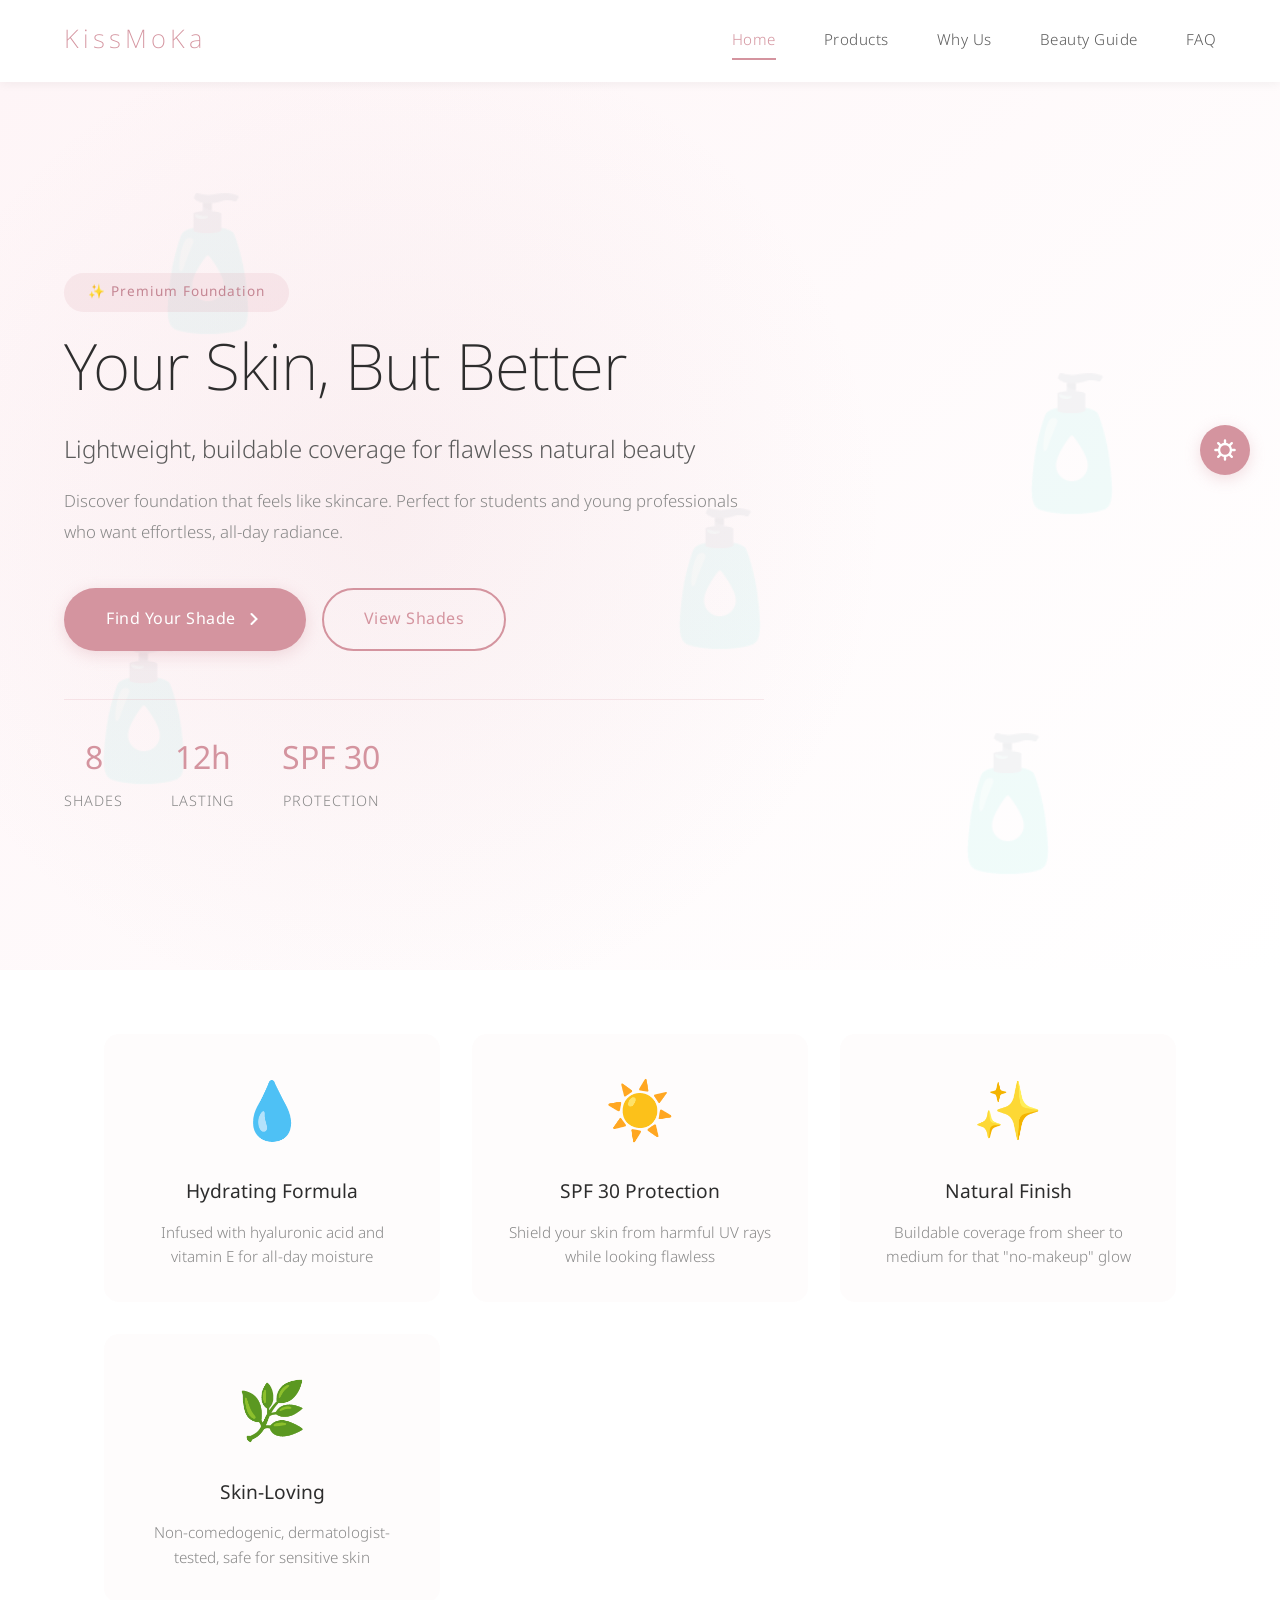
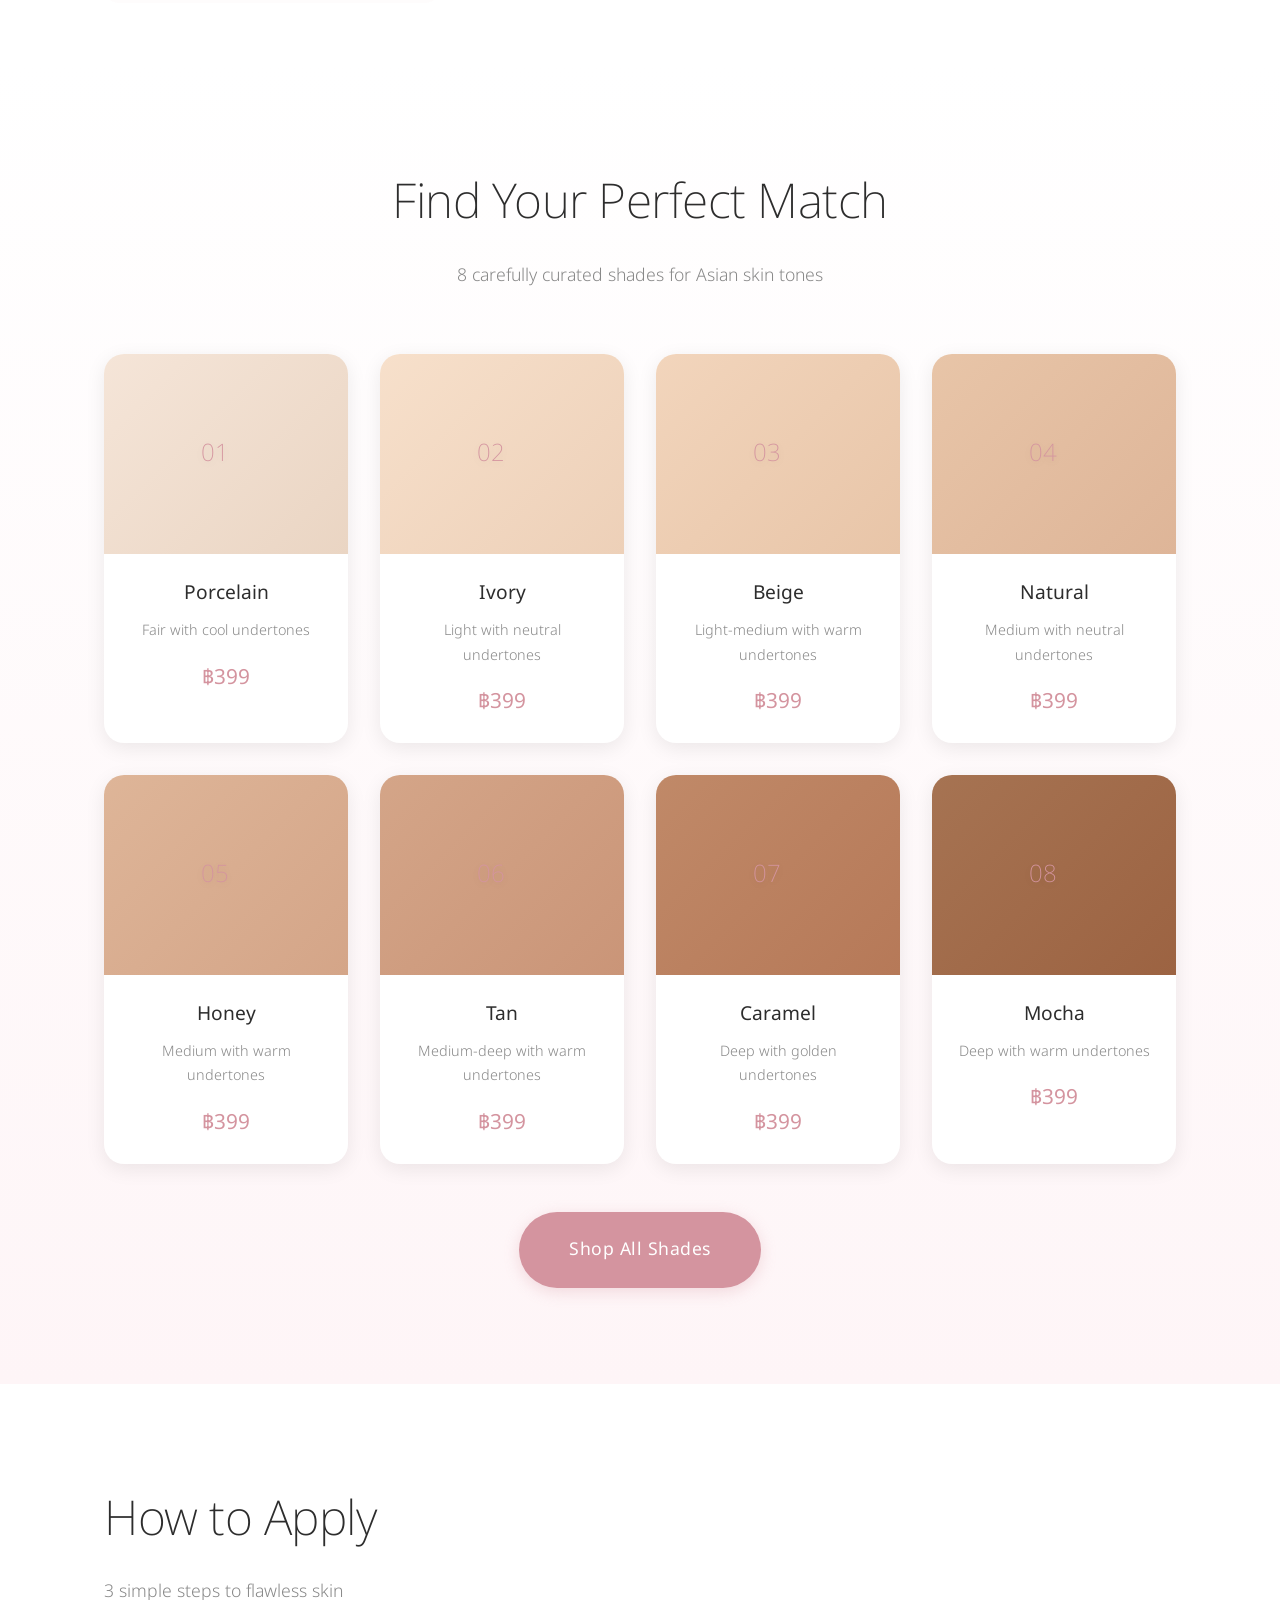
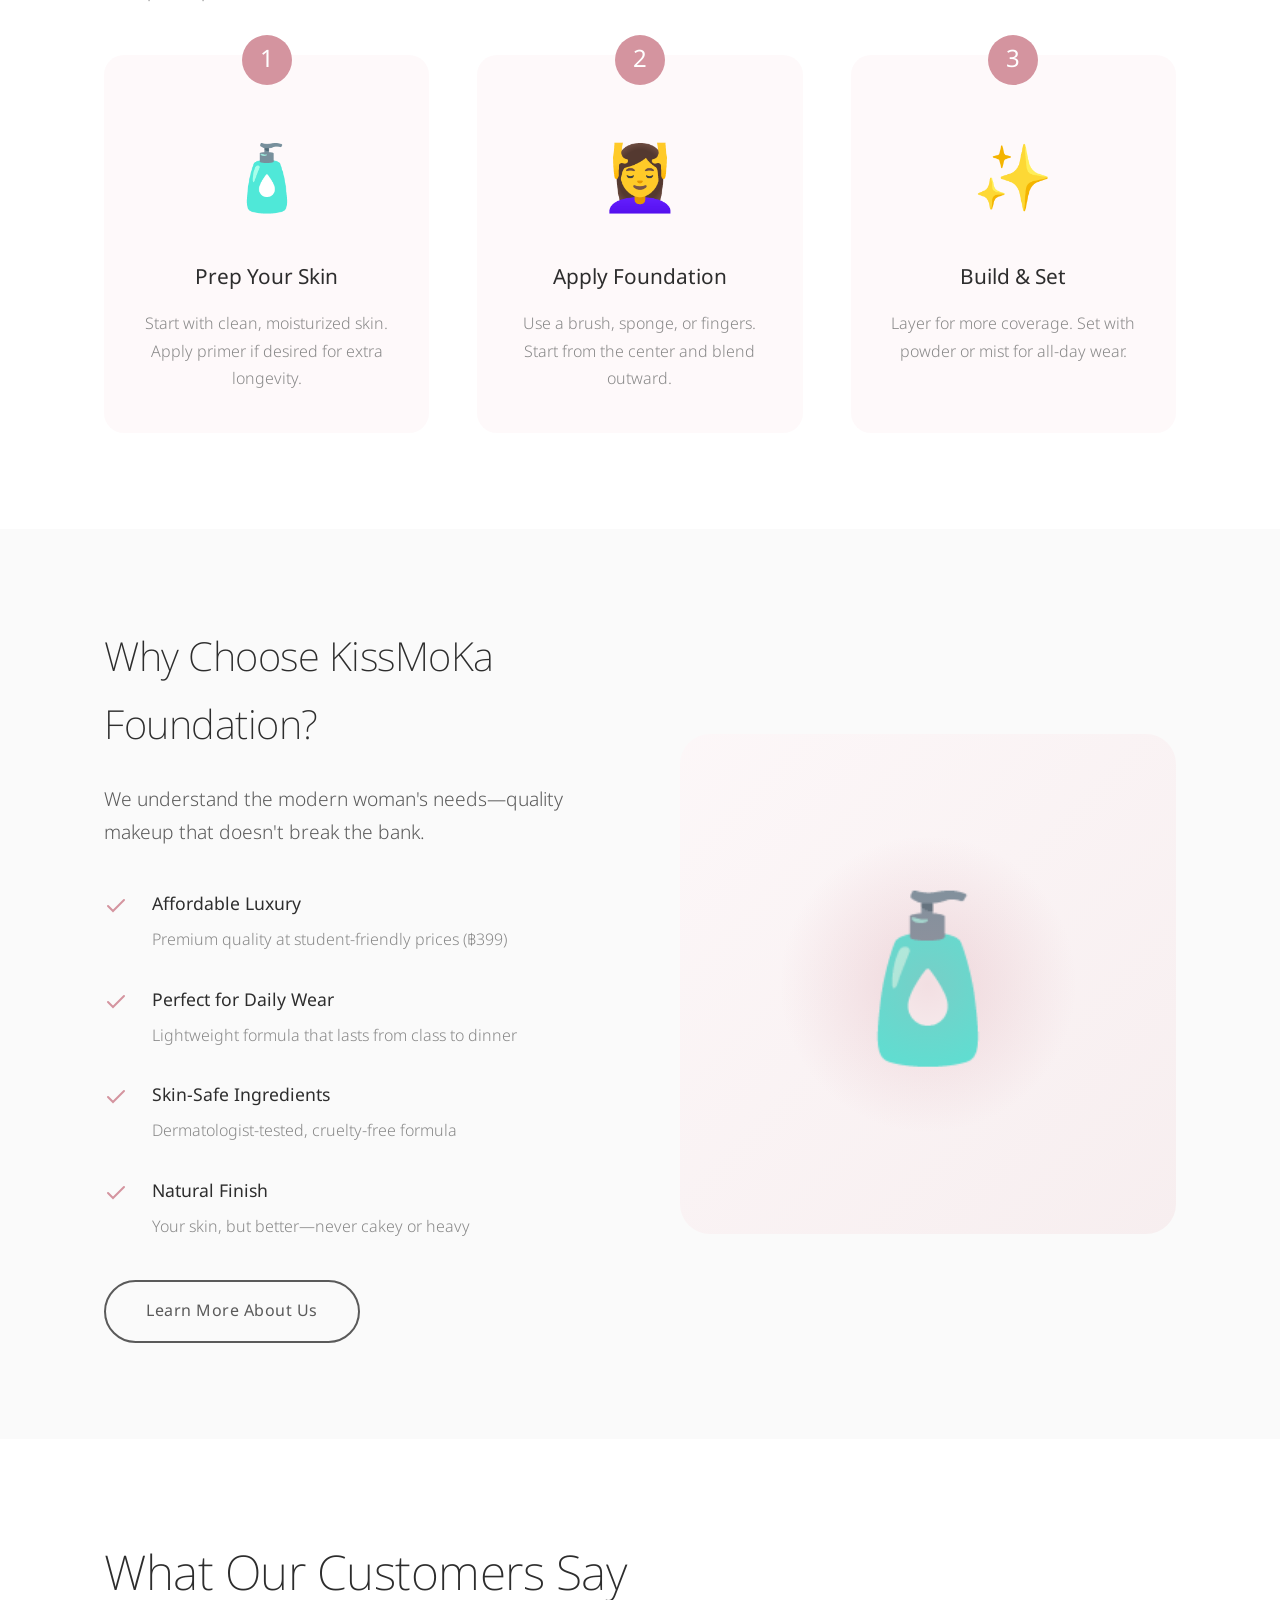
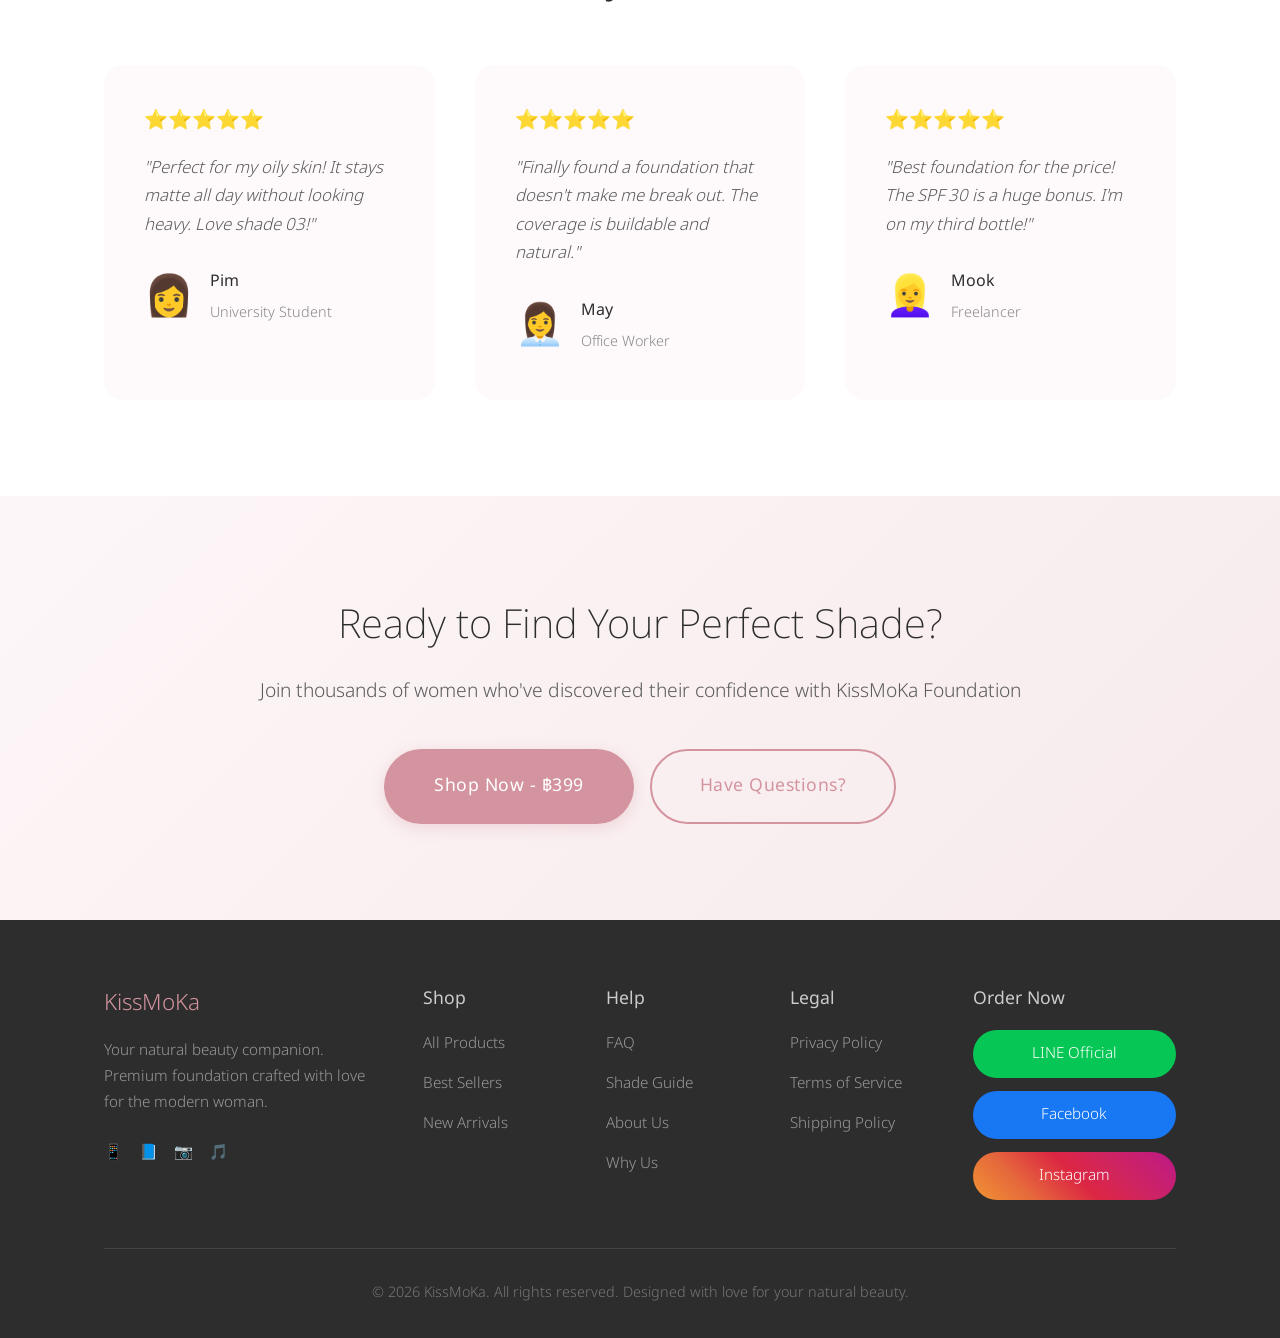
==== commit b57bb787: "Add files via upload" ====
--- a/index.html
+++ b/index.html
@@ -3,7 +3,18 @@
 <head>
     <meta charset="UTF-8">
     <meta name="viewport" content="width=device-width, initial-scale=1.0">
-    <title>KissMoKa Foundation - Your Natural Skin Companion</title>
+    <title>KissMoKa - Your Natural Beauty Companion</title>
+    
+    <!-- CRITICAL: Dark Mode Script - Must Load FIRST -->
+    <script>
+        // Check dark mode BEFORE page renders to prevent flash
+        (function() {
+            const darkMode = localStorage.getItem('darkMode');
+            if (darkMode === 'enabled') {
+                document.documentElement.classList.add('dark-mode');
+            }
+        })();
+    </script>
     
     <!-- Google Fonts - Noto Sans Thai -->
     <link rel="preconnect" href="https://fonts.googleapis.com">
@@ -15,7 +26,7 @@
 </head>
 <body>
     <!-- Navigation -->
-    <nav class="navbar" id="navbar">
+    <nav class="navbar">
         <div class="nav-container">
             <a href="index.html" class="logo">KissMoKa</a>
             <button class="mobile-toggle" id="mobileToggle">
@@ -33,7 +44,7 @@
         </div>
     </nav>
 
-    <!-- Hero Section -->
+    <!-- Hero Section with Lipstick Background -->
     <section class="hero">
         <div class="hero-background">
             <!-- Floating Foundation Bottles -->
--- a/style.css
+++ b/style.css
@@ -23,6 +23,113 @@
     --transition: all 0.6s cubic-bezier(0.4, 0, 0.2, 1);
 }
 
+/* ========================
+   DARK MODE VARIABLES
+======================== */
+html.dark-mode {
+    --primary-color: #e5a5b0;
+    --primary-dark: #d4949f;
+    --primary-light: #3a2a2e;
+    --text-dark: #e8e8e8;
+    --text-gray: #b8b8b8;
+    --text-light: #999;
+    --bg-light: #1a1a1a;
+    --white: #252525;
+    --shadow-sm: 0 2px 10px rgba(0, 0, 0, 0.3);
+    --shadow: 0 5px 20px rgba(0, 0, 0, 0.4);
+    --shadow-lg: 0 10px 40px rgba(0, 0, 0, 0.5);
+}
+
+html.dark-mode body {
+    background: var(--bg-light);
+    color: var(--text-gray);
+}
+
+html.dark-mode .hero,
+html.dark-mode .page-header {
+    background: linear-gradient(135deg, #2a2a2a 0%, #1a1a1a 100%);
+}
+
+html.dark-mode .shade-section,
+html.dark-mode .promise-section,
+html.dark-mode .shade-guide-section {
+    background: linear-gradient(180deg, #1a1a1a 0%, #252525 100%);
+}
+
+html.dark-mode .cta-section {
+    background: linear-gradient(135deg, #2a2a2a 0%, #252525 100%);
+}
+
+html.dark-mode .step-card,
+html.dark-mode .testimonial-card {
+    background: #2a2a2a;
+}
+
+html.dark-mode .hero-background .foundation-bg {
+    opacity: 0.03;
+}
+
+html.dark-mode .filter-btn {
+    border-color: #444;
+    color: var(--text-gray);
+}
+
+html.dark-mode .filter-btn:hover,
+html.dark-mode .filter-btn.active {
+    background: var(--primary-color);
+    border-color: var(--primary-color);
+    color: #1a1a1a;
+}
+
+html.dark-mode .product-features span {
+    background: #2a2a2a;
+    color: var(--text-gray);
+}
+
+html.dark-mode .product-footer {
+    border-top-color: #333;
+}
+
+html.dark-mode .footer {
+    background: #0d0d0d;
+}
+
+html.dark-mode .footer-bottom {
+    border-top-color: #222;
+}
+
+html.dark-mode .navbar {
+    background: rgba(37, 37, 37, 0.95);
+}
+
+html.dark-mode .navbar.scrolled {
+    background: rgba(37, 37, 37, 0.98);
+}
+
+html.dark-mode .hero-stats {
+    border-top-color: rgba(212, 148, 159, 0.3);
+}
+
+html.dark-mode .image-placeholder {
+    background: linear-gradient(135deg, rgba(58, 42, 46, 0.6) 0%, rgba(42, 42, 42, 0.6) 100%);
+}
+
+html.dark-mode .promise-card {
+    background: rgba(42, 42, 42, 0.5);
+}
+
+html.dark-mode .promise-card:hover {
+    background: rgba(42, 42, 42, 0.8);
+}
+
+html.dark-mode .filter-section {
+    border-bottom-color: #333;
+}
+
+html.dark-mode .faq-question:hover {
+    background: rgba(42, 42, 42, 0.5);
+}
+
 html {
     scroll-behavior: smooth;
 }
@@ -35,12 +142,95 @@
     background: var(--bg-light);
     line-height: 1.7;
     overflow-x: hidden;
+    transition: background-color 0.3s ease, color 0.3s ease;
 }
 
 .container {
     max-width: 1200px;
     margin: 0 auto;
     padding: 0 5%;
+}
+
+/* ========================
+   DARK MODE TOGGLE BUTTON
+======================== */
+.dark-mode-toggle {
+    position: fixed;
+    top: 50%;
+    right: 30px;
+    transform: translateY(-50%);
+    width: 50px;
+    height: 50px;
+    border-radius: 50%;
+    background: var(--primary-color);
+    border: none;
+    cursor: pointer;
+    display: flex;
+    align-items: center;
+    justify-content: center;
+    z-index: 999;
+    box-shadow: 0 4px 15px rgba(212, 148, 159, 0.3);
+    transition: var(--transition-fast);
+}
+
+.dark-mode-toggle:hover {
+    transform: translateY(-50%) scale(1.1);
+    box-shadow: 0 6px 20px rgba(212, 148, 159, 0.4);
+}
+
+.dark-mode-toggle svg {
+    width: 24px;
+    height: 24px;
+    color: white;
+    transition: var(--transition-fast);
+}
+
+.dark-mode-toggle .sun-icon {
+    display: block;
+}
+
+.dark-mode-toggle .moon-icon {
+    display: none;
+}
+
+html.dark-mode .dark-mode-toggle .sun-icon {
+    display: none;
+}
+
+html.dark-mode .dark-mode-toggle .moon-icon {
+    display: block;
+}
+
+/* ========================
+   SCROLL TO TOP BUTTON
+======================== */
+.scroll-to-top {
+    position: fixed;
+    bottom: 30px;
+    right: 30px;
+    width: 50px;
+    height: 50px;
+    border-radius: 50%;
+    background: var(--primary-color);
+    color: white;
+    border: none;
+    font-size: 1.5rem;
+    cursor: pointer;
+    opacity: 0;
+    visibility: hidden;
+    transition: all 0.3s ease;
+    z-index: 998;
+    box-shadow: 0 4px 15px rgba(212, 148, 159, 0.3);
+}
+
+.scroll-to-top.visible {
+    opacity: 1;
+    visibility: visible;
+}
+
+.scroll-to-top:hover {
+    background: var(--primary-dark);
+    transform: translateY(-5px);
 }
 
 /* ========================
@@ -231,7 +421,7 @@
 .hero-badge {
     display: inline-block;
     padding: 0.5rem 1.5rem;
-    background: rgba(212, 148, 159, 0.1);
+    background: rgba(212, 148, 159, 0.15);
     color: var(--primary-dark);
     border-radius: 30px;
     font-size: 0.85rem;
@@ -335,7 +525,7 @@
 
 .btn-primary {
     background: var(--primary-color);
-    color: var(--white);
+    color: #ffffff;
     box-shadow: 0 4px 15px rgba(212, 148, 159, 0.3);
 }
 
@@ -353,7 +543,7 @@
 
 .btn-secondary:hover {
     background: var(--primary-color);
-    color: var(--white);
+    color: #ffffff;
     transform: translateY(-3px);
 }
 
@@ -391,10 +581,13 @@
     text-align: center;
     padding: 2rem;
     transition: var(--transition-fast);
+    background: rgba(212, 148, 159, 0.03);
+    border-radius: 15px;
 }
 
 .benefit-card:hover {
     transform: translateY(-5px);
+    background: rgba(212, 148, 159, 0.08);
 }
 
 .benefit-icon {
@@ -475,7 +668,8 @@
 .shade-number {
     font-size: 4rem;
     font-weight: 200;
-    color: rgba(255, 255, 255, 0.7);
+    color: rgba(255, 255, 255, 0.8);
+    text-shadow: 0 2px 10px rgba(0,0,0,0.1);
 }
 
 .shade-info {
@@ -521,7 +715,7 @@
 .step-card {
     text-align: center;
     padding: 2.5rem;
-    background: #fef5f7;
+    background: rgba(254, 245, 247, 0.6);
     border-radius: 20px;
     position: relative;
     transition: var(--transition-fast);
@@ -540,7 +734,7 @@
     width: 50px;
     height: 50px;
     background: var(--primary-color);
-    color: var(--white);
+    color: #ffffff;
     border-radius: 50%;
     display: flex;
     align-items: center;
@@ -629,7 +823,7 @@
 }
 
 .image-placeholder {
-    background: linear-gradient(135deg, #fef5f7 0%, #f5e6e8 100%);
+    background: linear-gradient(135deg, rgba(254, 245, 247, 0.6) 0%, rgba(245, 230, 232, 0.6) 100%);
     border-radius: 30px;
     height: 500px;
     display: flex;
@@ -696,7 +890,7 @@
 }
 
 .testimonial-card {
-    background: #fef5f7;
+    background: rgba(254, 245, 247, 0.6);
     padding: 2.5rem;
     border-radius: 20px;
     transition: var(--transition-fast);
@@ -747,7 +941,7 @@
 ======================== */
 .cta-section {
     padding: 6rem 0;
-    background: linear-gradient(135deg, #fef5f7 0%, #f5e6e8 100%);
+    background: linear-gradient(135deg, rgba(254, 245, 247, 0.8) 0%, rgba(245, 230, 232, 0.8) 100%);
     text-align: center;
 }
 
@@ -807,7 +1001,7 @@
 
 .badge {
     padding: 0.5rem 1.5rem;
-    background: rgba(212, 148, 159, 0.1);
+    background: rgba(212, 148, 159, 0.15);
     color: var(--primary-dark);
     border-radius: 25px;
     font-size: 0.85rem;
@@ -847,7 +1041,7 @@
 .filter-btn.active {
     background: var(--primary-color);
     border-color: var(--primary-color);
-    color: var(--white);
+    color: #ffffff;
 }
 
 /* ========================
@@ -883,7 +1077,7 @@
     top: 1rem;
     right: 1rem;
     background: var(--primary-color);
-    color: var(--white);
+    color: #ffffff;
     padding: 0.5rem 1rem;
     border-radius: 20px;
     font-size: 0.8rem;
@@ -959,7 +1153,7 @@
 .product-features span {
     font-size: 0.85rem;
     color: var(--text-gray);
-    background: #f5f5f5;
+    background: rgba(245, 245, 245, 0.8);
     padding: 0.4rem 1rem;
     border-radius: 15px;
 }
@@ -981,7 +1175,7 @@
 .buy-button {
     padding: 0.8rem 2rem;
     background: var(--primary-color);
-    color: var(--white);
+    color: #ffffff;
     border: none;
     border-radius: 30px;
     cursor: pointer;
@@ -1026,7 +1220,7 @@
     width: 50px;
     height: 50px;
     background: var(--primary-color);
-    color: var(--white);
+    color: #ffffff;
     border-radius: 50%;
     display: flex;
     align-items: center;
@@ -1064,7 +1258,7 @@
 ======================== */
 .promise-section {
     padding: 6rem 0;
-    background: linear-gradient(135deg, #fff 0%, #fef5f7 100%);
+    background: linear-gradient(135deg, #fff 0%, rgba(254, 245, 247, 0.6) 100%);
 }
 
 .promise-grid {
@@ -1079,10 +1273,13 @@
     text-align: center;
     padding: 2rem;
     transition: var(--transition-fast);
+    background: rgba(255, 255, 255, 0.5);
+    border-radius: 15px;
 }
 
 .promise-card:hover {
     transform: translateY(-5px);
+    background: rgba(254, 245, 247, 0.8);
 }
 
 .promise-icon {
@@ -1189,7 +1386,7 @@
 }
 
 .faq-question:hover {
-    background: #fef5f7;
+    background: rgba(254, 245, 247, 0.5);
 }
 
 .faq-question h3 {
@@ -1236,6 +1433,10 @@
     background: var(--text-dark);
     color: #999;
     padding: 4rem 0 2rem;
+}
+
+html.dark-mode .footer {
+    background: #0d0d0d;
 }
 
 .footer-content {
@@ -1319,7 +1520,7 @@
 
 .social-btn.line {
     background: #06C755;
-    color: var(--white);
+    color: #ffffff;
 }
 
 .social-btn.line:hover {
@@ -1329,7 +1530,7 @@
 
 .social-btn.facebook {
     background: #1877f2;
-    color: var(--white);
+    color: #ffffff;
 }
 
 .social-btn.facebook:hover {
@@ -1339,7 +1540,7 @@
 
 .social-btn.instagram {
     background: linear-gradient(45deg, #f09433 0%, #e6683c 25%, #dc2743 50%, #cc2366 75%, #bc1888 100%);
-    color: var(--white);
+    color: #ffffff;
 }
 
 .social-btn.instagram:hover {
@@ -1349,7 +1550,7 @@
 
 .social-btn.tiktok {
     background: #000000;
-    color: var(--white);
+    color: #ffffff;
 }
 
 .social-btn.tiktok:hover {
@@ -1412,6 +1613,14 @@
 
     .product-grid {
         grid-template-columns: repeat(auto-fill, minmax(250px, 1fr));
+    }
+
+    .dark-mode-toggle {
+        right: 20px;
+    }
+
+    .scroll-to-top {
+        right: 20px;
     }
 }
 
@@ -1492,4 +1701,17 @@
     .guide-steps {
         grid-template-columns: 1fr;
     }
+
+    .dark-mode-toggle {
+        width: 45px;
+        height: 45px;
+        right: 15px;
+    }
+
+    .scroll-to-top {
+        width: 45px;
+        height: 45px;
+        bottom: 20px;
+        right: 15px;
+    }
 }
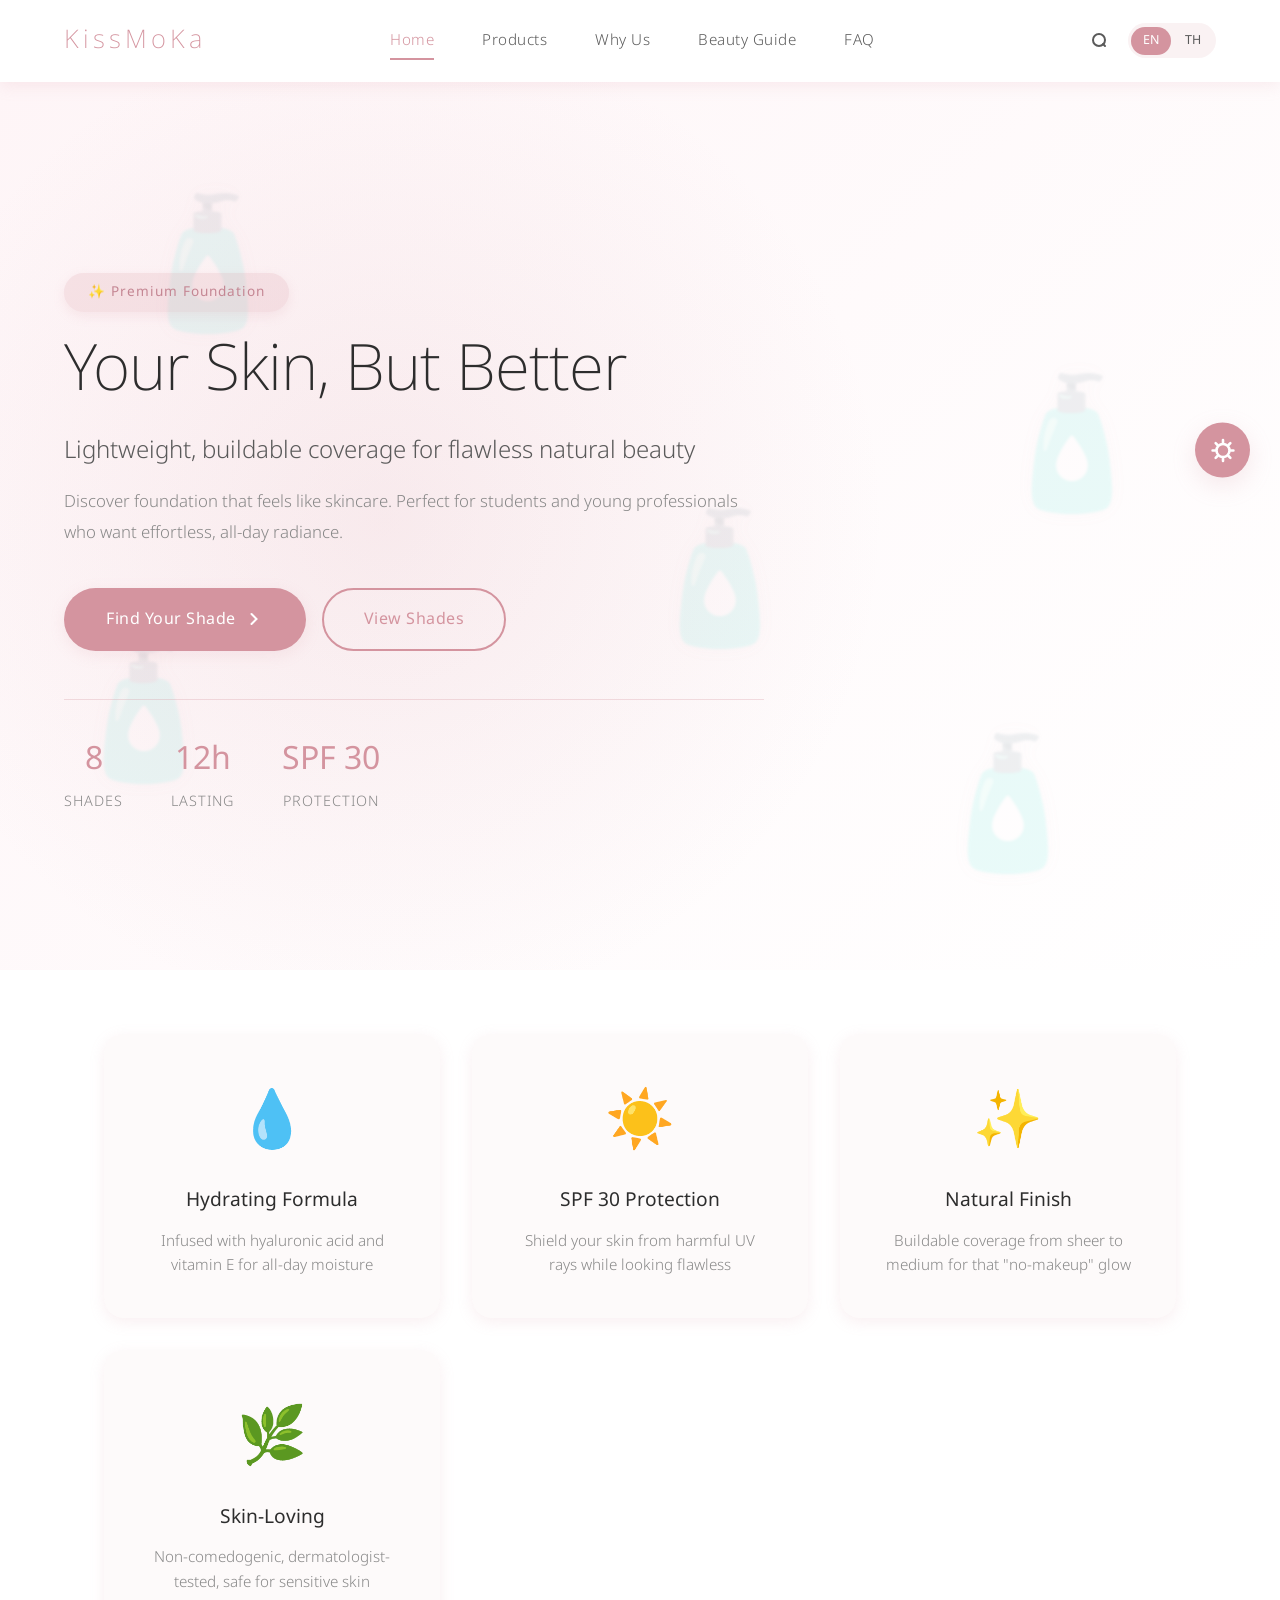
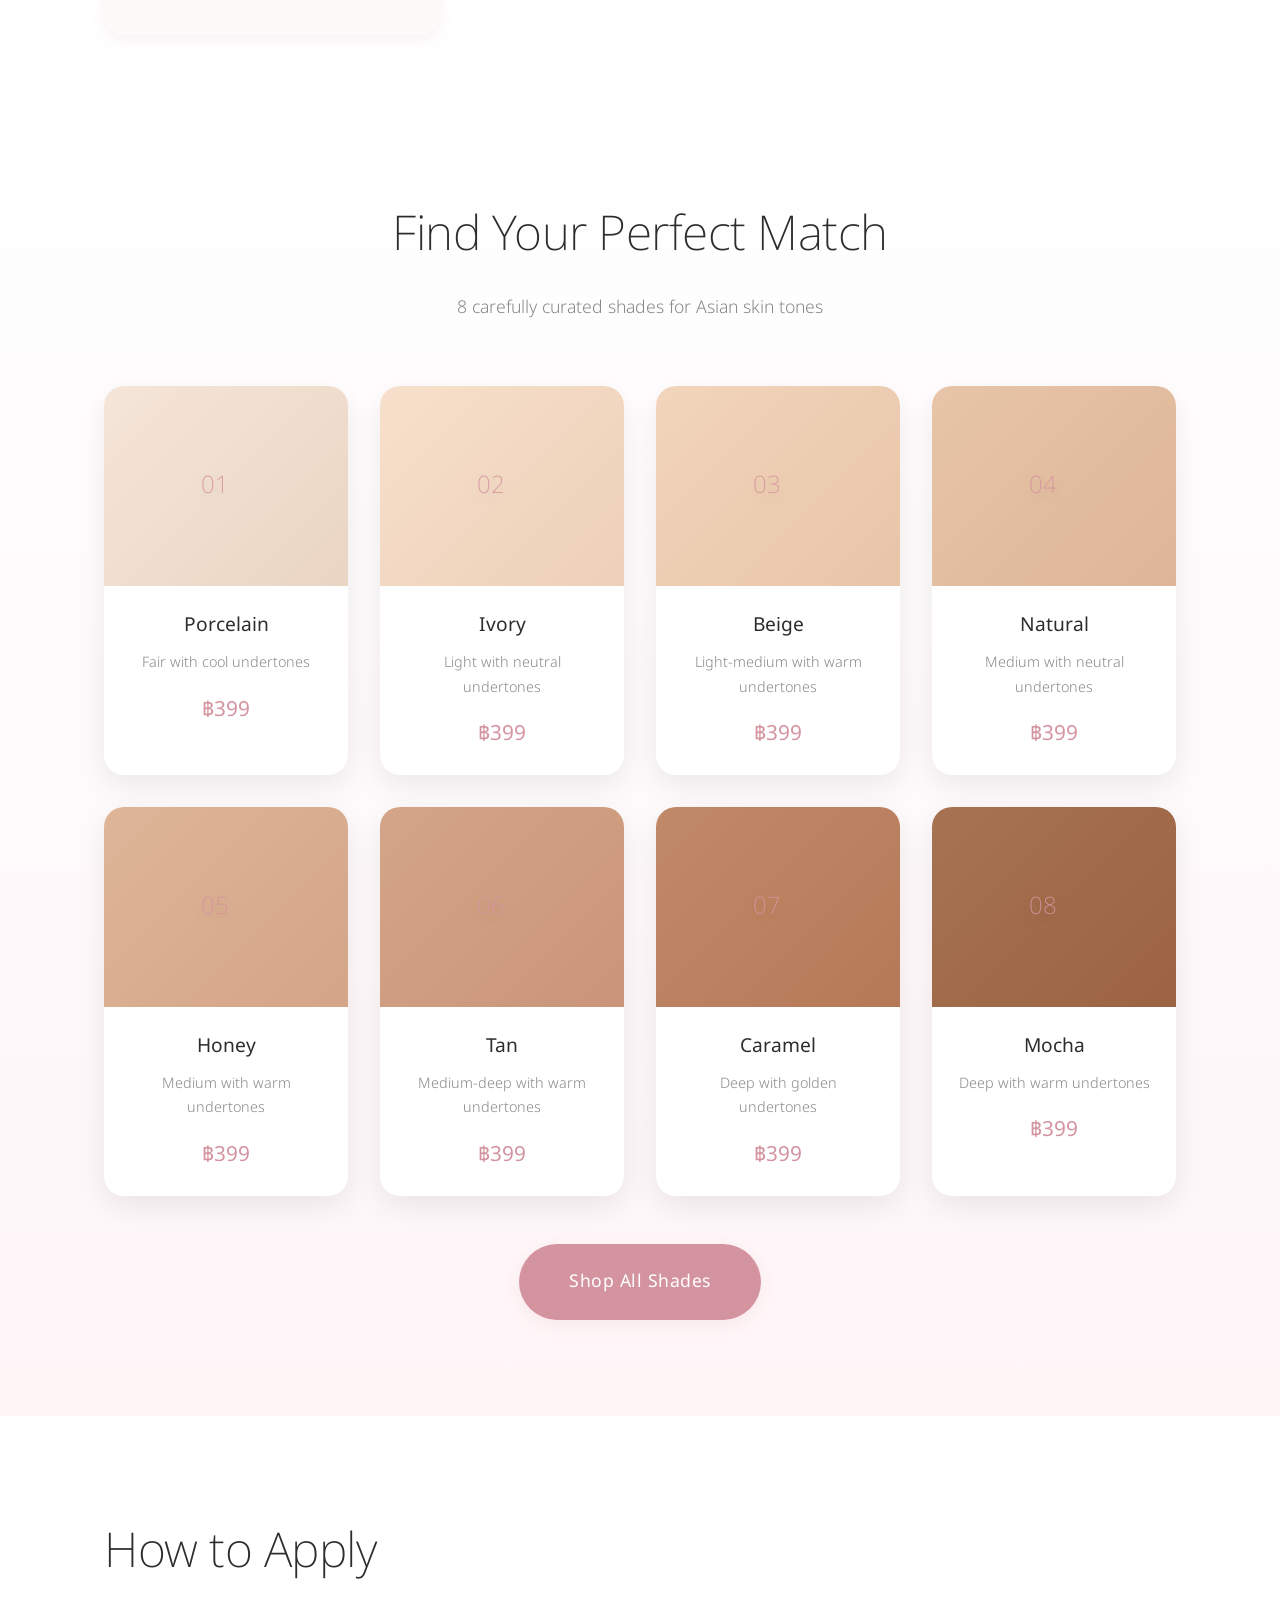
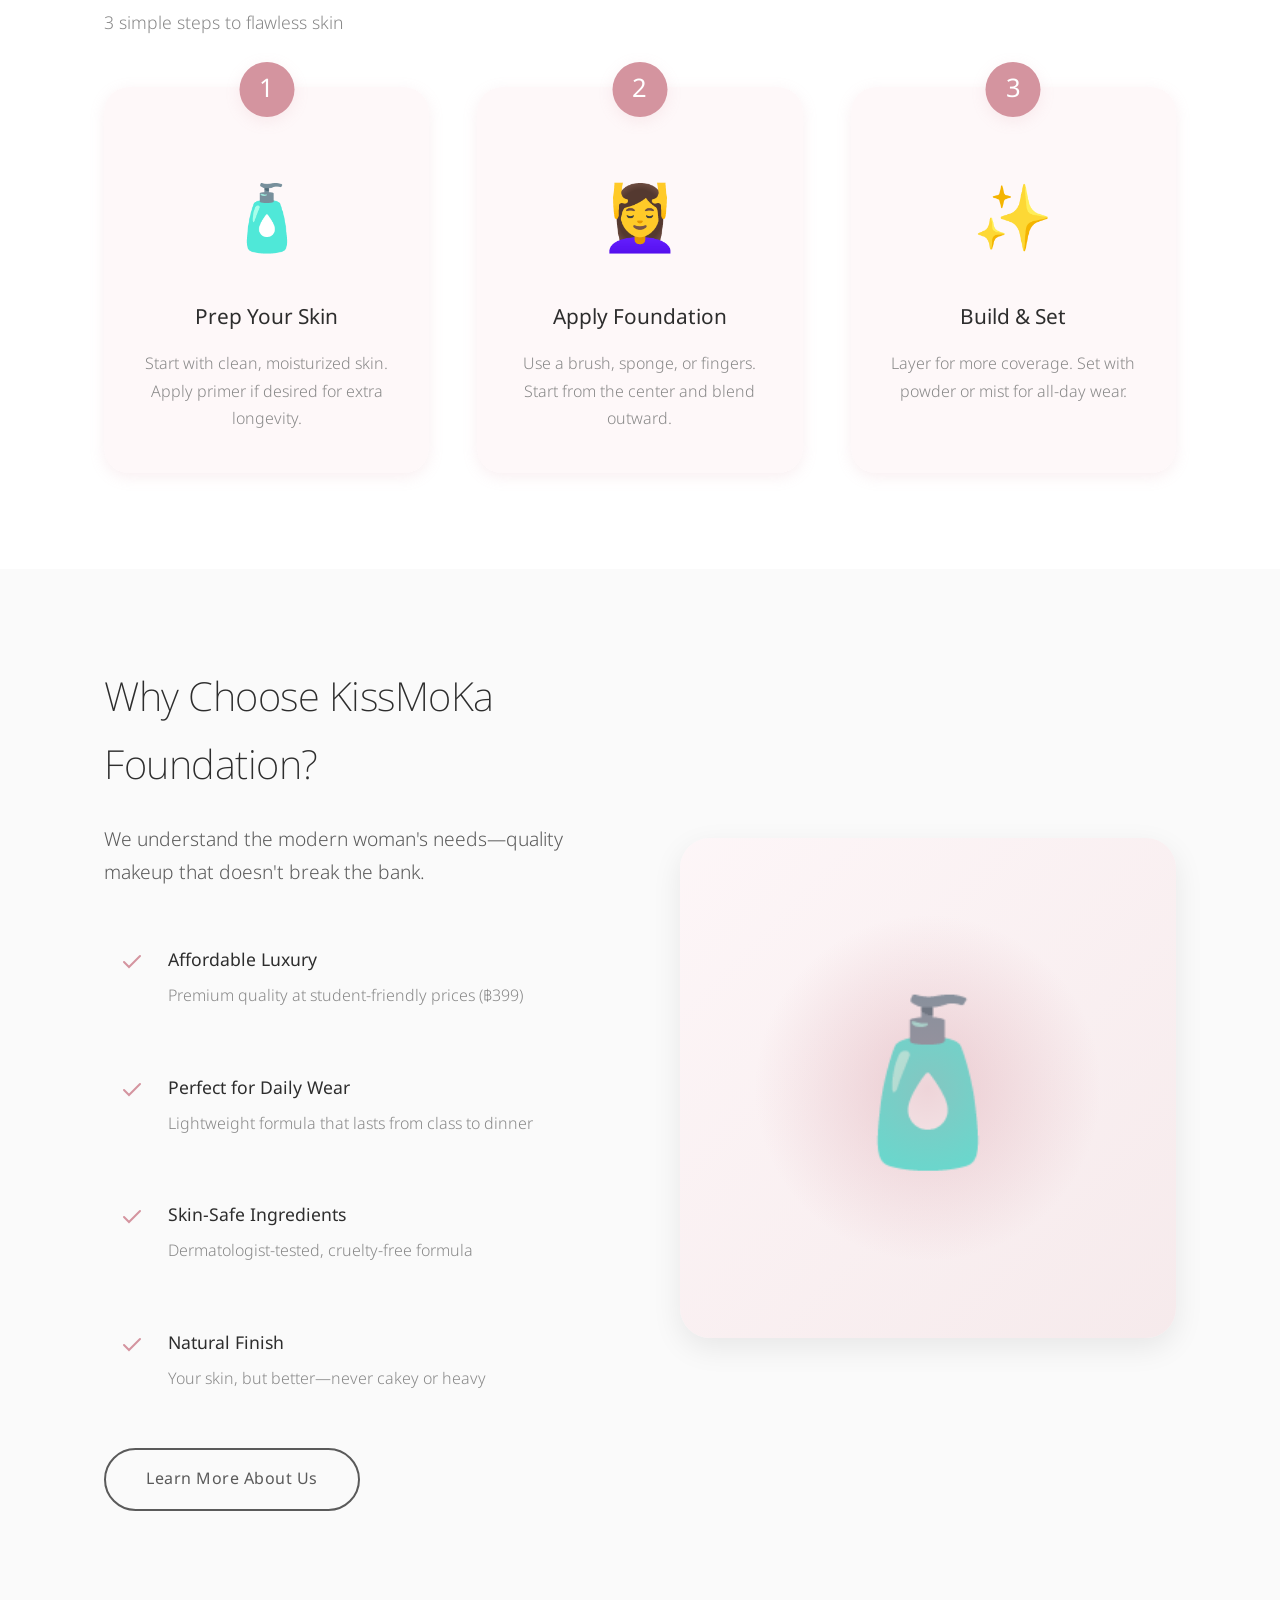
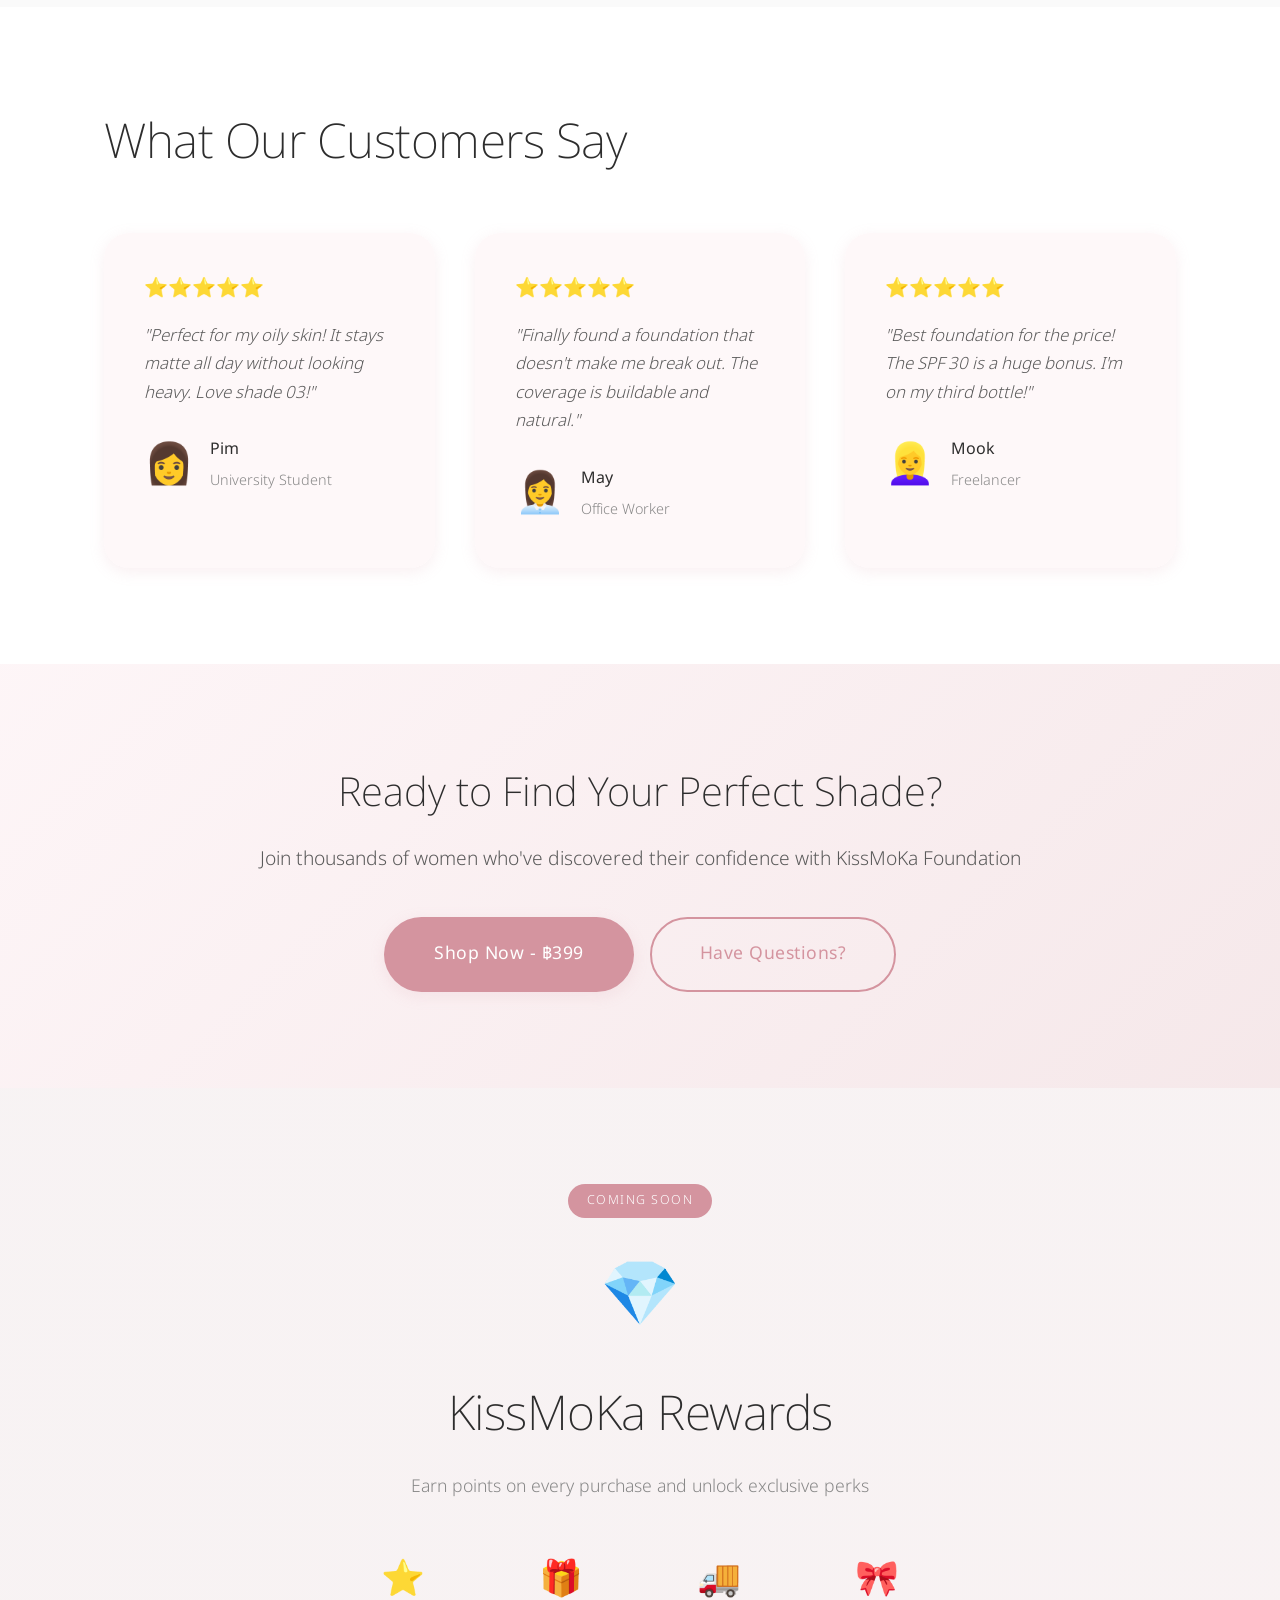
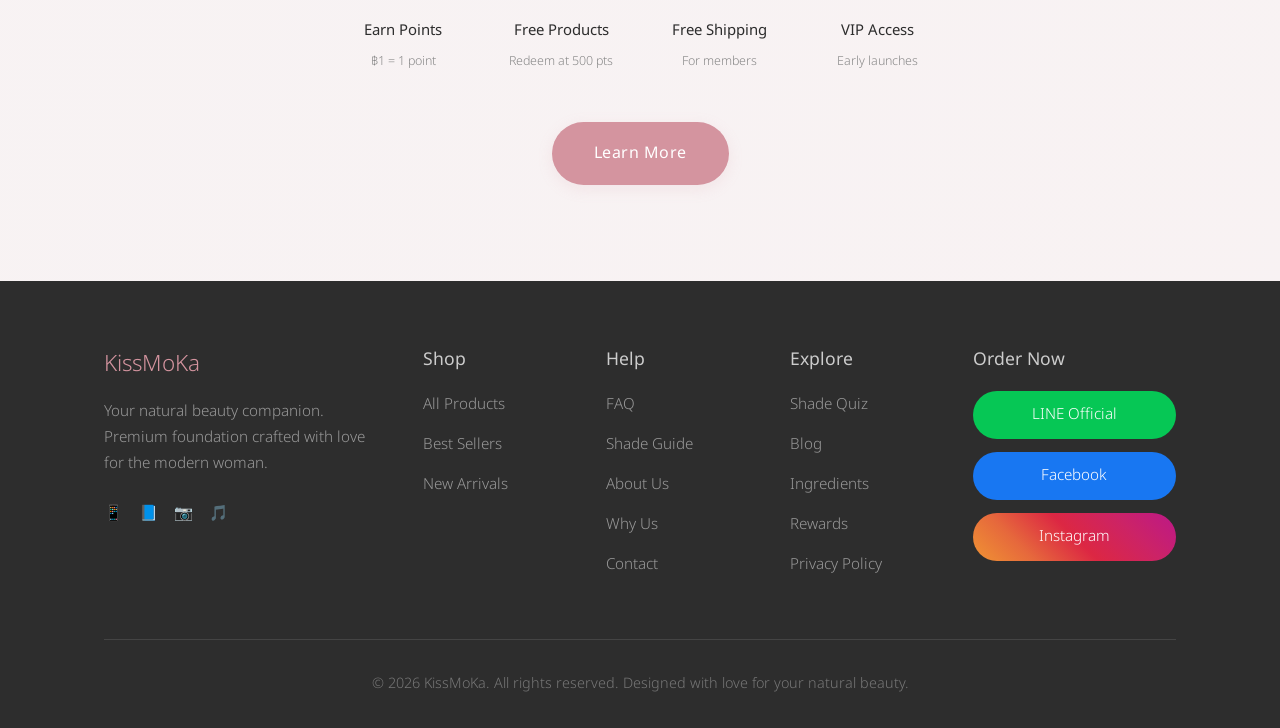
==== commit 6836b9c2: "Add 20 new features: quiz, blog, ingredients, contact, loyalty pages + search, lang toggle, before/a" ====
--- a/index.html
+++ b/index.html
@@ -4,7 +4,15 @@
     <meta charset="UTF-8">
     <meta name="viewport" content="width=device-width, initial-scale=1.0">
     <title>KissMoKa - Your Natural Beauty Companion</title>
-    
+    <meta name="description" content="Premium foundation in 8 shades crafted for Asian skin tones. Lightweight, buildable coverage with SPF 30. ฿399.">
+    <meta property="og:title" content="KissMoKa — Your Skin, But Better">
+    <meta property="og:description" content="Premium foundation in 8 shades for Asian skin tones. SPF 30, 12-hour wear, ฿399.">
+    <meta property="og:type" content="website">
+    <meta property="og:url" content="https://bounkeozx1.github.io/KissMoKa/">
+    <meta name="twitter:card" content="summary_large_image">
+    <link rel="manifest" href="manifest.json">
+    <meta name="theme-color" content="#d4949f">
+
     <!-- CRITICAL: Dark Mode Script - Must Load FIRST -->
     <script>
         // Check dark mode BEFORE page renders to prevent flash
@@ -35,17 +43,39 @@
                 <span></span>
             </button>
             <ul class="nav-menu" id="navMenu">
-                <li><a href="index.html" class="active">Home</a></li>
-                <li><a href="product/index.html">Products</a></li>
-                <li><a href="why-us/index.html">Why Us</a></li>
-                <li><a href="content/index.html">Beauty Guide</a></li>
-                <li><a href="faq/index.html">FAQ</a></li>
+                <li><a href="index.html" class="active" data-en="Home" data-th="หน้าแรก">Home</a></li>
+                <li><a href="product/index.html" data-en="Products" data-th="สินค้า">Products</a></li>
+                <li><a href="why-us/index.html" data-en="Why Us" data-th="ทำไมต้องเรา">Why Us</a></li>
+                <li><a href="content/index.html" data-en="Beauty Guide" data-th="คู่มือความงาม">Beauty Guide</a></li>
+                <li><a href="faq/index.html" data-en="FAQ" data-th="คำถาม">FAQ</a></li>
             </ul>
+            <div class="nav-extras">
+                <button class="search-trigger" id="searchTrigger" aria-label="Search">
+                    <svg width="20" height="20" viewBox="0 0 20 20" fill="none"><circle cx="9" cy="9" r="6" stroke="currentColor" stroke-width="2"/><path d="M15 15L13 13" stroke="currentColor" stroke-width="2" stroke-linecap="round"/></svg>
+                </button>
+                <div class="lang-toggle">
+                    <button class="lang-btn active" data-lang="en">EN</button>
+                    <button class="lang-btn" data-lang="th">TH</button>
+                </div>
+            </div>
         </div>
     </nav>
+
+    <!-- Search Overlay -->
+    <div class="search-overlay" id="searchOverlay">
+        <div class="search-box">
+            <div class="search-input-row">
+                <svg width="18" height="18" viewBox="0 0 20 20" fill="none"><circle cx="9" cy="9" r="6" stroke="#d4949f" stroke-width="2"/><path d="M15 15L13 13" stroke="#d4949f" stroke-width="2" stroke-linecap="round"/></svg>
+                <input class="search-input" id="searchInput" placeholder="Search shades, pages, ingredients…" autocomplete="off">
+                <button class="search-close" id="searchClose">&times;</button>
+            </div>
+            <div class="search-results" id="searchResults"></div>
+        </div>
+    </div>
 
     <!-- Hero Section with Lipstick Background -->
     <section class="hero">
+        <video class="hero-video" autoplay muted loop playsinline src="myvideo.mp4"></video>
         <div class="hero-background">
             <!-- Floating Foundation Bottles -->
             <div class="foundation-bg foundation-1">🧴</div>
@@ -373,6 +403,39 @@
         </div>
     </section>
 
+    <!-- Loyalty Teaser -->
+    <section class="loyalty-section">
+        <div class="container">
+            <span class="coming-soon-badge">Coming Soon</span>
+            <span class="loyalty-icon">💎</span>
+            <h2 class="section-title" data-en="KissMoKa Rewards" data-th="โปรแกรมสะสมแต้ม">KissMoKa Rewards</h2>
+            <p class="section-subtitle" data-en="Earn points on every purchase and unlock exclusive perks" data-th="สะสมแต้มทุกการซื้อ แลกรับสิทธิพิเศษ">Earn points on every purchase and unlock exclusive perks</p>
+            <div class="loyalty-perks">
+                <div class="loyalty-perk">
+                    <span class="loyalty-perk-icon">⭐</span>
+                    <span class="loyalty-perk-name" data-en="Earn Points" data-th="สะสมแต้ม">Earn Points</span>
+                    <span class="loyalty-perk-desc">฿1 = 1 point</span>
+                </div>
+                <div class="loyalty-perk">
+                    <span class="loyalty-perk-icon">🎁</span>
+                    <span class="loyalty-perk-name" data-en="Free Products" data-th="ของรางวัล">Free Products</span>
+                    <span class="loyalty-perk-desc">Redeem at 500 pts</span>
+                </div>
+                <div class="loyalty-perk">
+                    <span class="loyalty-perk-icon">🚚</span>
+                    <span class="loyalty-perk-name" data-en="Free Shipping" data-th="ส่งฟรี">Free Shipping</span>
+                    <span class="loyalty-perk-desc">For members</span>
+                </div>
+                <div class="loyalty-perk">
+                    <span class="loyalty-perk-icon">🎀</span>
+                    <span class="loyalty-perk-name" data-en="VIP Access" data-th="สิทธิ์พิเศษ">VIP Access</span>
+                    <span class="loyalty-perk-desc">Early launches</span>
+                </div>
+            </div>
+            <a href="loyalty/index.html" class="btn btn-primary" data-en="Learn More" data-th="เรียนรู้เพิ่มเติม">Learn More</a>
+        </div>
+    </section>
+
     <!-- Footer -->
     <footer class="footer">
         <div class="container">
@@ -404,15 +467,18 @@
                         <li><a href="content/index.html">Shade Guide</a></li>
                         <li><a href="info/index.html">About Us</a></li>
                         <li><a href="why-us/index.html">Why Us</a></li>
+                        <li><a href="contact/index.html">Contact</a></li>
                     </ul>
                 </div>
 
                 <div class="footer-section">
-                    <h4>Legal</h4>
+                    <h4>Explore</h4>
                     <ul>
+                        <li><a href="quiz/index.html">Shade Quiz</a></li>
+                        <li><a href="blog/index.html">Blog</a></li>
+                        <li><a href="ingredients/index.html">Ingredients</a></li>
+                        <li><a href="loyalty/index.html">Rewards</a></li>
                         <li><a href="policy/privacy.html">Privacy Policy</a></li>
-                        <li><a href="policy/terms.html">Terms of Service</a></li>
-                        <li><a href="policy/shipping.html">Shipping Policy</a></li>
                     </ul>
                 </div>
 
--- a/style.css
+++ b/style.css
@@ -16,11 +16,13 @@
     --text-light: #888;
     --bg-light: #fafafa;
     --white: #ffffff;
-    --shadow-sm: 0 2px 10px rgba(0, 0, 0, 0.05);
-    --shadow: 0 5px 20px rgba(0, 0, 0, 0.08);
-    --shadow-lg: 0 10px 40px rgba(212, 148, 159, 0.15);
-    --transition-fast: all 0.3s cubic-bezier(0.4, 0, 0.2, 1);
-    --transition: all 0.6s cubic-bezier(0.4, 0, 0.2, 1);
+    --shadow-sm: 0 4px 15px rgba(212, 148, 159, 0.15);
+    --shadow: 0 8px 25px rgba(212, 148, 159, 0.2);
+    --shadow-lg: 0 15px 45px rgba(212, 148, 159, 0.25);
+    --shadow-card: 0 10px 30px rgba(0, 0, 0, 0.08);
+    --transition-fast: all 0.4s cubic-bezier(0.25, 0.46, 0.45, 0.94);
+    --transition: all 0.6s cubic-bezier(0.25, 0.46, 0.45, 0.94);
+    --transition-smooth: all 0.8s cubic-bezier(0.16, 1, 0.3, 1);
 }
 
 /* ========================
@@ -35,9 +37,10 @@
     --text-light: #999;
     --bg-light: #1a1a1a;
     --white: #252525;
-    --shadow-sm: 0 2px 10px rgba(0, 0, 0, 0.3);
-    --shadow: 0 5px 20px rgba(0, 0, 0, 0.4);
-    --shadow-lg: 0 10px 40px rgba(0, 0, 0, 0.5);
+    --shadow-sm: 0 4px 15px rgba(0, 0, 0, 0.4);
+    --shadow: 0 8px 25px rgba(0, 0, 0, 0.5);
+    --shadow-lg: 0 15px 45px rgba(0, 0, 0, 0.6);
+    --shadow-card: 0 10px 30px rgba(0, 0, 0, 0.5);
 }
 
 html.dark-mode body {
@@ -142,13 +145,31 @@
     background: var(--bg-light);
     line-height: 1.7;
     overflow-x: hidden;
-    transition: background-color 0.3s ease, color 0.3s ease;
+    transition: background-color 0.4s ease, color 0.4s ease;
 }
 
 .container {
     max-width: 1200px;
     margin: 0 auto;
     padding: 0 5%;
+}
+
+/* ========================
+   PAGE TRANSITION
+======================== */
+@keyframes pageIn {
+    from {
+        opacity: 0;
+        transform: translateY(20px);
+    }
+    to {
+        opacity: 1;
+        transform: translateY(0);
+    }
+}
+
+body {
+    animation: pageIn 0.6s cubic-bezier(0.25, 0.46, 0.45, 0.94);
 }
 
 /* ========================
@@ -159,8 +180,8 @@
     top: 50%;
     right: 30px;
     transform: translateY(-50%);
-    width: 50px;
-    height: 50px;
+    width: 55px;
+    height: 55px;
     border-radius: 50%;
     background: var(--primary-color);
     border: none;
@@ -169,18 +190,22 @@
     align-items: center;
     justify-content: center;
     z-index: 999;
-    box-shadow: 0 4px 15px rgba(212, 148, 159, 0.3);
+    box-shadow: var(--shadow);
     transition: var(--transition-fast);
 }
 
 .dark-mode-toggle:hover {
-    transform: translateY(-50%) scale(1.1);
-    box-shadow: 0 6px 20px rgba(212, 148, 159, 0.4);
+    transform: translateY(-50%) scale(1.15);
+    box-shadow: var(--shadow-lg);
+}
+
+.dark-mode-toggle:active {
+    transform: translateY(-50%) scale(0.95);
 }
 
 .dark-mode-toggle svg {
-    width: 24px;
-    height: 24px;
+    width: 26px;
+    height: 26px;
     color: white;
     transition: var(--transition-fast);
 }
@@ -208,19 +233,22 @@
     position: fixed;
     bottom: 30px;
     right: 30px;
-    width: 50px;
-    height: 50px;
+    width: 55px;
+    height: 55px;
     border-radius: 50%;
     background: var(--primary-color);
     color: white;
     border: none;
-    font-size: 1.5rem;
+    font-size: 1.8rem;
     cursor: pointer;
     opacity: 0;
     visibility: hidden;
-    transition: all 0.3s ease;
+    transition: var(--transition-fast);
     z-index: 998;
-    box-shadow: 0 4px 15px rgba(212, 148, 159, 0.3);
+    box-shadow: var(--shadow);
+    display: flex;
+    align-items: center;
+    justify-content: center;
 }
 
 .scroll-to-top.visible {
@@ -230,7 +258,12 @@
 
 .scroll-to-top:hover {
     background: var(--primary-dark);
-    transform: translateY(-5px);
+    transform: translateY(-8px);
+    box-shadow: var(--shadow-lg);
+}
+
+.scroll-to-top:active {
+    transform: translateY(-2px);
 }
 
 /* ========================
@@ -238,14 +271,14 @@
 ======================== */
 .navbar {
     background: rgba(255, 255, 255, 0.95);
-    backdrop-filter: blur(15px);
+    backdrop-filter: blur(20px);
     padding: 1.2rem 5%;
     position: fixed;
     width: 100%;
     top: 0;
     z-index: 1000;
     box-shadow: var(--shadow-sm);
-    transition: var(--transition);
+    transition: var(--transition-fast);
 }
 
 .navbar.scrolled {
@@ -329,7 +362,7 @@
     height: 2px;
     background: var(--primary-color);
     margin: 3px 0;
-    transition: var(--transition);
+    transition: var(--transition-fast);
 }
 
 /* ========================
@@ -359,8 +392,10 @@
 .foundation-bg {
     position: absolute;
     font-size: 8rem;
-    opacity: 0.08;
+    opacity: 0.12;
+    filter: blur(1px);
     animation: float 20s ease-in-out infinite;
+    text-shadow: 0 0 20px rgba(212, 148, 159, 0.3);
 }
 
 .foundation-1 {
@@ -408,26 +443,33 @@
     left: 0;
     width: 100%;
     height: 100%;
-    background: radial-gradient(circle at 30% 50%, rgba(212, 148, 159, 0.1) 0%, transparent 50%);
+    background: radial-gradient(circle at 30% 50%, rgba(212, 148, 159, 0.15) 0%, transparent 50%);
 }
 
 .hero-content {
     max-width: 700px;
     position: relative;
     z-index: 2;
-    animation: fadeInUp 1s ease-out;
+    animation: fadeInUp 1s cubic-bezier(0.25, 0.46, 0.45, 0.94);
 }
 
 .hero-badge {
     display: inline-block;
     padding: 0.5rem 1.5rem;
-    background: rgba(212, 148, 159, 0.15);
+    background: rgba(212, 148, 159, 0.2);
     color: var(--primary-dark);
     border-radius: 30px;
     font-size: 0.85rem;
     font-weight: 400;
     letter-spacing: 1px;
     margin-bottom: 1.5rem;
+    box-shadow: 0 4px 12px rgba(212, 148, 159, 0.15);
+    transition: var(--transition-fast);
+}
+
+.hero-badge:hover {
+    transform: translateY(-2px);
+    box-shadow: 0 6px 16px rgba(212, 148, 159, 0.2);
 }
 
 .hero-title {
@@ -464,11 +506,16 @@
     display: flex;
     gap: 3rem;
     padding-top: 2rem;
-    border-top: 1px solid rgba(212, 148, 159, 0.2);
+    border-top: 1px solid rgba(212, 148, 159, 0.3);
 }
 
 .stat-item {
     text-align: center;
+    transition: var(--transition-fast);
+}
+
+.stat-item:hover {
+    transform: translateY(-5px);
 }
 
 .stat-number {
@@ -515,24 +562,28 @@
     border-radius: 50%;
     background: rgba(255, 255, 255, 0.3);
     transform: translate(-50%, -50%);
-    transition: width 0.6s, height 0.6s;
+    transition: width 0.8s cubic-bezier(0.25, 0.46, 0.45, 0.94), height 0.8s cubic-bezier(0.25, 0.46, 0.45, 0.94);
 }
 
 .btn:hover::before {
-    width: 300px;
-    height: 300px;
+    width: 350px;
+    height: 350px;
+}
+
+.btn:active {
+    transform: scale(0.95);
 }
 
 .btn-primary {
     background: var(--primary-color);
     color: #ffffff;
-    box-shadow: 0 4px 15px rgba(212, 148, 159, 0.3);
+    box-shadow: var(--shadow-sm);
 }
 
 .btn-primary:hover {
     background: var(--primary-dark);
-    transform: translateY(-3px);
-    box-shadow: 0 8px 25px rgba(212, 148, 159, 0.4);
+    transform: translateY(-4px);
+    box-shadow: var(--shadow);
 }
 
 .btn-secondary {
@@ -544,7 +595,8 @@
 .btn-secondary:hover {
     background: var(--primary-color);
     color: #ffffff;
-    transform: translateY(-3px);
+    transform: translateY(-4px);
+    box-shadow: var(--shadow-sm);
 }
 
 .btn-outline {
@@ -556,6 +608,7 @@
 .btn-outline:hover {
     background: var(--text-gray);
     color: var(--white);
+    transform: translateY(-4px);
 }
 
 .btn-large {
@@ -579,20 +632,28 @@
 
 .benefit-card {
     text-align: center;
-    padding: 2rem;
-    transition: var(--transition-fast);
-    background: rgba(212, 148, 159, 0.03);
-    border-radius: 15px;
+    padding: 2.5rem;
+    transition: var(--transition-smooth);
+    background: rgba(212, 148, 159, 0.05);
+    border-radius: 20px;
+    box-shadow: var(--shadow-sm);
 }
 
 .benefit-card:hover {
-    transform: translateY(-5px);
-    background: rgba(212, 148, 159, 0.08);
+    transform: translateY(-10px);
+    background: rgba(212, 148, 159, 0.1);
+    box-shadow: var(--shadow);
 }
 
 .benefit-icon {
     font-size: 3.5rem;
     margin-bottom: 1rem;
+    display: inline-block;
+    transition: var(--transition-fast);
+}
+
+.benefit-card:hover .benefit-icon {
+    transform: scale(1.1) rotate(5deg);
 }
 
 .benefit-card h3 {
@@ -646,13 +707,13 @@
     background: var(--white);
     border-radius: 20px;
     overflow: hidden;
-    box-shadow: var(--shadow);
-    transition: var(--transition-fast);
+    box-shadow: var(--shadow-card);
+    transition: var(--transition-smooth);
     cursor: pointer;
 }
 
 .shade-card:hover {
-    transform: translateY(-10px);
+    transform: translateY(-15px) scale(1.02);
     box-shadow: var(--shadow-lg);
 }
 
@@ -663,13 +724,18 @@
     justify-content: center;
     position: relative;
     overflow: hidden;
+    transition: var(--transition-fast);
+}
+
+.shade-card:hover .shade-swatch {
+    transform: scale(1.05);
 }
 
 .shade-number {
     font-size: 4rem;
     font-weight: 200;
-    color: rgba(255, 255, 255, 0.8);
-    text-shadow: 0 2px 10px rgba(0,0,0,0.1);
+    color: rgba(255, 255, 255, 0.9);
+    text-shadow: 0 4px 15px rgba(0,0,0,0.15);
 }
 
 .shade-info {
@@ -714,38 +780,52 @@
 
 .step-card {
     text-align: center;
-    padding: 2.5rem;
-    background: rgba(254, 245, 247, 0.6);
-    border-radius: 20px;
+    padding: 3rem 2.5rem 2.5rem;
+    background: rgba(254, 245, 247, 0.7);
+    border-radius: 25px;
     position: relative;
-    transition: var(--transition-fast);
+    transition: var(--transition-smooth);
+    box-shadow: var(--shadow-sm);
 }
 
 .step-card:hover {
-    transform: translateY(-5px);
+    transform: translateY(-10px);
     box-shadow: var(--shadow);
 }
 
 .step-number {
     position: absolute;
-    top: -20px;
+    top: -25px;
     left: 50%;
     transform: translateX(-50%);
-    width: 50px;
-    height: 50px;
+    width: 55px;
+    height: 55px;
     background: var(--primary-color);
     color: #ffffff;
     border-radius: 50%;
     display: flex;
     align-items: center;
     justify-content: center;
-    font-size: 1.5rem;
-    font-weight: 400;
+    font-size: 1.6rem;
+    font-weight: 400;
+    box-shadow: var(--shadow-sm);
+    transition: var(--transition-fast);
+}
+
+.step-card:hover .step-number {
+    transform: translateX(-50%) scale(1.15);
+    box-shadow: var(--shadow);
 }
 
 .step-icon {
     font-size: 4rem;
     margin: 2rem 0 1.5rem;
+    display: inline-block;
+    transition: var(--transition-fast);
+}
+
+.step-card:hover .step-icon {
+    transform: scale(1.1);
 }
 
 .step-card h3 {
@@ -799,11 +879,24 @@
     gap: 1.5rem;
     margin-bottom: 2rem;
     align-items: flex-start;
+    transition: var(--transition-fast);
+    padding: 1rem;
+    border-radius: 15px;
+}
+
+.feature-item:hover {
+    background: rgba(212, 148, 159, 0.05);
+    transform: translateX(10px);
 }
 
 .feature-item svg {
     flex-shrink: 0;
     margin-top: 0.25rem;
+    transition: var(--transition-fast);
+}
+
+.feature-item:hover svg {
+    transform: scale(1.2);
 }
 
 .feature-item h4 {
@@ -823,7 +916,7 @@
 }
 
 .image-placeholder {
-    background: linear-gradient(135deg, rgba(254, 245, 247, 0.6) 0%, rgba(245, 230, 232, 0.6) 100%);
+    background: linear-gradient(135deg, rgba(254, 245, 247, 0.8) 0%, rgba(245, 230, 232, 0.8) 100%);
     border-radius: 30px;
     height: 500px;
     display: flex;
@@ -831,6 +924,7 @@
     justify-content: center;
     position: relative;
     overflow: hidden;
+    box-shadow: var(--shadow-card);
 }
 
 .product-showcase {
@@ -857,9 +951,9 @@
     top: 50%;
     left: 50%;
     transform: translate(-50%, -50%);
-    width: 300px;
-    height: 300px;
-    background: radial-gradient(circle, rgba(212, 148, 159, 0.3) 0%, transparent 70%);
+    width: 350px;
+    height: 350px;
+    background: radial-gradient(circle, rgba(212, 148, 159, 0.4) 0%, transparent 70%);
     animation: pulse 3s ease-in-out infinite;
 }
 
@@ -890,14 +984,15 @@
 }
 
 .testimonial-card {
-    background: rgba(254, 245, 247, 0.6);
+    background: rgba(254, 245, 247, 0.7);
     padding: 2.5rem;
-    border-radius: 20px;
-    transition: var(--transition-fast);
+    border-radius: 25px;
+    transition: var(--transition-smooth);
+    box-shadow: var(--shadow-sm);
 }
 
 .testimonial-card:hover {
-    transform: translateY(-5px);
+    transform: translateY(-10px);
     box-shadow: var(--shadow);
 }
 
@@ -941,7 +1036,7 @@
 ======================== */
 .cta-section {
     padding: 6rem 0;
-    background: linear-gradient(135deg, rgba(254, 245, 247, 0.8) 0%, rgba(245, 230, 232, 0.8) 100%);
+    background: linear-gradient(135deg, rgba(254, 245, 247, 0.9) 0%, rgba(245, 230, 232, 0.9) 100%);
     text-align: center;
 }
 
@@ -1001,12 +1096,19 @@
 
 .badge {
     padding: 0.5rem 1.5rem;
-    background: rgba(212, 148, 159, 0.15);
+    background: rgba(212, 148, 159, 0.2);
     color: var(--primary-dark);
     border-radius: 25px;
     font-size: 0.85rem;
     font-weight: 400;
     letter-spacing: 0.5px;
+    box-shadow: 0 4px 12px rgba(212, 148, 159, 0.15);
+    transition: var(--transition-fast);
+}
+
+.badge:hover {
+    transform: translateY(-3px);
+    box-shadow: 0 6px 16px rgba(212, 148, 159, 0.2);
 }
 
 /* ========================
@@ -1037,11 +1139,22 @@
     transition: var(--transition-fast);
 }
 
-.filter-btn:hover,
+.filter-btn:hover {
+    border-color: var(--primary-color);
+    color: var(--primary-color);
+    transform: translateY(-3px);
+    box-shadow: var(--shadow-sm);
+}
+
 .filter-btn.active {
     background: var(--primary-color);
     border-color: var(--primary-color);
     color: #ffffff;
+    box-shadow: var(--shadow-sm);
+}
+
+.filter-btn:active {
+    transform: translateY(0);
 }
 
 /* ========================
@@ -1060,15 +1173,15 @@
 
 .product-card {
     background: var(--white);
-    border-radius: 20px;
+    border-radius: 25px;
     overflow: hidden;
-    box-shadow: var(--shadow);
-    transition: var(--transition-fast);
+    box-shadow: var(--shadow-card);
+    transition: var(--transition-smooth);
     position: relative;
 }
 
 .product-card:hover {
-    transform: translateY(-10px);
+    transform: translateY(-15px);
     box-shadow: var(--shadow-lg);
 }
 
@@ -1083,6 +1196,7 @@
     font-size: 0.8rem;
     font-weight: 400;
     z-index: 10;
+    box-shadow: var(--shadow-sm);
 }
 
 .product-image {
@@ -1092,6 +1206,11 @@
     justify-content: center;
     position: relative;
     overflow: hidden;
+    transition: var(--transition-fast);
+}
+
+.product-card:hover .product-image {
+    transform: scale(1.05);
 }
 
 .product-icon {
@@ -1104,11 +1223,11 @@
     position: absolute;
     bottom: 1rem;
     right: 1rem;
-    width: 40px;
-    height: 40px;
+    width: 45px;
+    height: 45px;
     border-radius: 50%;
     border: 3px solid white;
-    box-shadow: 0 2px 10px rgba(0,0,0,0.2);
+    box-shadow: 0 4px 15px rgba(0,0,0,0.2);
 }
 
 .product-content {
@@ -1153,9 +1272,14 @@
 .product-features span {
     font-size: 0.85rem;
     color: var(--text-gray);
-    background: rgba(245, 245, 245, 0.8);
+    background: rgba(245, 245, 245, 0.9);
     padding: 0.4rem 1rem;
     border-radius: 15px;
+    transition: var(--transition-fast);
+}
+
+.product-features span:hover {
+    background: rgba(212, 148, 159, 0.1);
 }
 
 .product-footer {
@@ -1182,11 +1306,17 @@
     font-size: 0.95rem;
     font-weight: 400;
     transition: var(--transition-fast);
+    box-shadow: var(--shadow-sm);
 }
 
 .buy-button:hover {
     background: var(--primary-dark);
-    transform: translateY(-2px);
+    transform: translateY(-3px);
+    box-shadow: var(--shadow);
+}
+
+.buy-button:active {
+    transform: translateY(0);
 }
 
 /* ========================
@@ -1207,26 +1337,39 @@
 .guide-step {
     background: var(--white);
     padding: 3rem 2rem 2rem;
-    border-radius: 20px;
-    box-shadow: var(--shadow);
+    border-radius: 25px;
+    box-shadow: var(--shadow-card);
     position: relative;
+    transition: var(--transition-smooth);
+}
+
+.guide-step:hover {
+    transform: translateY(-10px);
+    box-shadow: var(--shadow-lg);
 }
 
 .guide-number {
     position: absolute;
-    top: -20px;
+    top: -25px;
     left: 50%;
     transform: translateX(-50%);
-    width: 50px;
-    height: 50px;
+    width: 55px;
+    height: 55px;
     background: var(--primary-color);
     color: #ffffff;
     border-radius: 50%;
     display: flex;
     align-items: center;
     justify-content: center;
-    font-size: 1.5rem;
-    font-weight: 400;
+    font-size: 1.6rem;
+    font-weight: 400;
+    box-shadow: var(--shadow-sm);
+    transition: var(--transition-fast);
+}
+
+.guide-step:hover .guide-number {
+    transform: translateX(-50%) scale(1.15);
+    box-shadow: var(--shadow);
 }
 
 .guide-step h3 {
@@ -1258,7 +1401,7 @@
 ======================== */
 .promise-section {
     padding: 6rem 0;
-    background: linear-gradient(135deg, #fff 0%, rgba(254, 245, 247, 0.6) 100%);
+    background: linear-gradient(135deg, #fff 0%, rgba(254, 245, 247, 0.7) 100%);
 }
 
 .promise-grid {
@@ -1271,20 +1414,28 @@
 
 .promise-card {
     text-align: center;
-    padding: 2rem;
-    transition: var(--transition-fast);
-    background: rgba(255, 255, 255, 0.5);
-    border-radius: 15px;
+    padding: 2.5rem;
+    transition: var(--transition-smooth);
+    background: rgba(255, 255, 255, 0.7);
+    border-radius: 20px;
+    box-shadow: var(--shadow-sm);
 }
 
 .promise-card:hover {
-    transform: translateY(-5px);
-    background: rgba(254, 245, 247, 0.8);
+    transform: translateY(-10px);
+    background: rgba(254, 245, 247, 0.9);
+    box-shadow: var(--shadow);
 }
 
 .promise-icon {
     font-size: 3.5rem;
     margin-bottom: 1.5rem;
+    display: inline-block;
+    transition: var(--transition-fast);
+}
+
+.promise-card:hover .promise-icon {
+    transform: scale(1.15) rotate(5deg);
 }
 
 .promise-card h3 {
@@ -1364,10 +1515,10 @@
 .faq-item {
     background: var(--white);
     margin-bottom: 1.5rem;
-    border-radius: 15px;
+    border-radius: 20px;
     overflow: hidden;
-    box-shadow: var(--shadow-sm);
-    transition: var(--transition-fast);
+    box-shadow: var(--shadow-card);
+    transition: var(--transition-smooth);
 }
 
 .faq-item:hover {
@@ -1386,7 +1537,7 @@
 }
 
 .faq-question:hover {
-    background: rgba(254, 245, 247, 0.5);
+    background: rgba(254, 245, 247, 0.6);
 }
 
 .faq-question h3 {
@@ -1412,7 +1563,7 @@
 .faq-answer {
     max-height: 0;
     overflow: hidden;
-    transition: max-height 0.4s cubic-bezier(0.4, 0, 0.2, 1);
+    transition: max-height 0.6s cubic-bezier(0.25, 0.46, 0.45, 0.94);
 }
 
 .faq-answer-content {
@@ -1479,7 +1630,7 @@
 }
 
 .footer-social a:hover {
-    transform: scale(1.2);
+    transform: scale(1.3);
 }
 
 .footer-section ul {
@@ -1499,6 +1650,8 @@
 
 .footer-section a:hover {
     color: var(--primary-color);
+    transform: translateX(5px);
+    display: inline-block;
 }
 
 .social-buttons {
@@ -1525,7 +1678,8 @@
 
 .social-btn.line:hover {
     background: #05b34d;
-    transform: scale(1.05);
+    transform: translateY(-3px);
+    box-shadow: 0 6px 15px rgba(6, 199, 85, 0.3);
 }
 
 .social-btn.facebook {
@@ -1535,7 +1689,8 @@
 
 .social-btn.facebook:hover {
     background: #1565d8;
-    transform: scale(1.05);
+    transform: translateY(-3px);
+    box-shadow: 0 6px 15px rgba(24, 119, 242, 0.3);
 }
 
 .social-btn.instagram {
@@ -1545,7 +1700,8 @@
 
 .social-btn.instagram:hover {
     opacity: 0.9;
-    transform: scale(1.05);
+    transform: translateY(-3px);
+    box-shadow: 0 6px 15px rgba(220, 39, 67, 0.3);
 }
 
 .social-btn.tiktok {
@@ -1555,7 +1711,8 @@
 
 .social-btn.tiktok:hover {
     background: #1a1a1a;
-    transform: scale(1.05);
+    transform: translateY(-3px);
+    box-shadow: 0 6px 15px rgba(0, 0, 0, 0.5);
 }
 
 .footer-bottom {
@@ -1589,6 +1746,1145 @@
         transform: translateY(0);
     }
 }
+
+/* ========================
+   NAV EXTRAS (Search + Lang)
+======================== */
+.nav-extras {
+    display: flex;
+    align-items: center;
+    gap: 0.75rem;
+    margin-left: 1.5rem;
+}
+
+.search-trigger {
+    background: none;
+    border: none;
+    cursor: pointer;
+    color: var(--text-gray);
+    padding: 0.4rem;
+    display: flex;
+    align-items: center;
+    transition: var(--transition-fast);
+}
+
+.search-trigger:hover {
+    color: var(--primary-color);
+    transform: scale(1.1);
+}
+
+.lang-toggle {
+    display: flex;
+    align-items: center;
+    background: rgba(212, 148, 159, 0.12);
+    border-radius: 20px;
+    padding: 0.2rem;
+    gap: 0.1rem;
+}
+
+.lang-btn {
+    padding: 0.3rem 0.75rem;
+    border-radius: 15px;
+    font-size: 0.78rem;
+    cursor: pointer;
+    border: none;
+    background: transparent;
+    color: var(--text-gray);
+    transition: var(--transition-fast);
+    font-family: inherit;
+    font-weight: 400;
+}
+
+.lang-btn.active {
+    background: var(--primary-color);
+    color: white;
+}
+
+.lang-btn:hover:not(.active) { color: var(--primary-color); }
+
+/* ========================
+   SEARCH OVERLAY
+======================== */
+.search-overlay {
+    position: fixed;
+    top: 0;
+    left: 0;
+    width: 100%;
+    height: 100%;
+    background: rgba(0,0,0,0.55);
+    z-index: 2000;
+    display: flex;
+    align-items: flex-start;
+    justify-content: center;
+    padding-top: 90px;
+    opacity: 0;
+    visibility: hidden;
+    transition: opacity 0.3s ease, visibility 0.3s ease;
+    backdrop-filter: blur(8px);
+}
+
+.search-overlay.active {
+    opacity: 1;
+    visibility: visible;
+}
+
+.search-box {
+    background: var(--white);
+    border-radius: 20px;
+    padding: 1.8rem;
+    width: 90%;
+    max-width: 580px;
+    box-shadow: var(--shadow-lg);
+    transform: translateY(-20px);
+    transition: transform 0.3s ease;
+}
+
+.search-overlay.active .search-box { transform: translateY(0); }
+
+.search-input-row {
+    display: flex;
+    align-items: center;
+    gap: 0.75rem;
+    border: 2px solid var(--primary-color);
+    border-radius: 50px;
+    padding: 0.7rem 1.5rem;
+    margin-bottom: 1.5rem;
+}
+
+.search-input {
+    flex: 1;
+    border: none;
+    background: transparent;
+    font-size: 1.05rem;
+    color: var(--text-dark);
+    outline: none;
+    font-family: inherit;
+}
+
+.search-input::placeholder { color: var(--text-light); }
+
+.search-close {
+    background: none;
+    border: none;
+    cursor: pointer;
+    color: var(--text-light);
+    font-size: 1.4rem;
+    line-height: 1;
+    padding: 0;
+    transition: var(--transition-fast);
+}
+
+.search-close:hover { color: var(--primary-color); }
+
+.search-results { max-height: 280px; overflow-y: auto; }
+
+.search-result-item {
+    display: flex;
+    align-items: center;
+    gap: 1rem;
+    padding: 0.75rem 1rem;
+    border-radius: 12px;
+    text-decoration: none;
+    color: var(--text-gray);
+    transition: var(--transition-fast);
+}
+
+.search-result-item:hover {
+    background: rgba(212, 148, 159, 0.1);
+    color: var(--primary-color);
+    transform: translateX(4px);
+}
+
+.search-result-swatch {
+    width: 36px;
+    height: 36px;
+    border-radius: 50%;
+    flex-shrink: 0;
+    border: 2px solid white;
+    box-shadow: 0 2px 8px rgba(0,0,0,0.12);
+    display: flex;
+    align-items: center;
+    justify-content: center;
+    font-size: 1rem;
+}
+
+.search-result-name {
+    font-weight: 400;
+    color: var(--text-dark);
+    display: block;
+    font-size: 0.95rem;
+}
+
+.search-result-meta { font-size: 0.82rem; color: var(--text-light); }
+
+.search-no-results {
+    text-align: center;
+    padding: 2rem;
+    color: var(--text-light);
+    font-size: 0.95rem;
+}
+
+/* ========================
+   SKELETON LOADING
+======================== */
+@keyframes shimmer {
+    0% { background-position: -200% 0; }
+    100% { background-position: 200% 0; }
+}
+
+.skeleton {
+    background: linear-gradient(90deg, #f0f0f0 25%, #e8e8e8 50%, #f0f0f0 75%);
+    background-size: 200% 100%;
+    animation: shimmer 1.5s infinite;
+    border-radius: 8px;
+}
+
+html.dark-mode .skeleton {
+    background: linear-gradient(90deg, #2a2a2a 25%, #333 50%, #2a2a2a 75%);
+    background-size: 200% 100%;
+}
+
+.skeleton-card {
+    background: var(--white);
+    border-radius: 25px;
+    overflow: hidden;
+    box-shadow: var(--shadow-card);
+}
+
+.skeleton-image { height: 250px; width: 100%; border-radius: 0; }
+.skeleton-title { height: 24px; width: 65%; margin: 2rem 2rem 1rem; }
+.skeleton-text { height: 15px; width: calc(100% - 4rem); margin: 0 2rem 0.5rem; }
+.skeleton-text.short { width: calc(50% - 4rem); margin-bottom: 2rem; }
+.skeleton-btn { height: 42px; width: 120px; margin: 1rem 2rem 2rem auto; border-radius: 30px; display: block; }
+
+/* ========================
+   BEFORE / AFTER SLIDER
+======================== */
+.before-after-section {
+    padding: 6rem 0;
+    background: var(--bg-light);
+}
+
+.ba-container {
+    max-width: 800px;
+    margin: 3rem auto 0;
+    position: relative;
+    border-radius: 25px;
+    overflow: hidden;
+    box-shadow: var(--shadow-lg);
+    cursor: col-resize;
+    user-select: none;
+    touch-action: none;
+}
+
+.ba-before {
+    width: 100%;
+    height: 360px;
+    display: flex;
+    align-items: center;
+    justify-content: center;
+    background: linear-gradient(135deg, #f5ece8 0%, #f0e6e8 100%);
+    position: relative;
+}
+
+.ba-after {
+    position: absolute;
+    top: 0;
+    left: 0;
+    width: 50%;
+    height: 100%;
+    overflow: hidden;
+    display: flex;
+    align-items: center;
+    justify-content: center;
+    background: linear-gradient(135deg, #fce8f0 0%, #f0d8e5 100%);
+}
+
+.ba-inner {
+    text-align: center;
+    pointer-events: none;
+}
+
+.ba-after .ba-inner { width: 800px; }
+
+.ba-inner .ba-emoji {
+    font-size: 6rem;
+    display: block;
+    margin-bottom: 1rem;
+    filter: drop-shadow(0 8px 20px rgba(0,0,0,0.1));
+}
+
+.ba-label {
+    font-size: 0.9rem;
+    font-weight: 400;
+    color: var(--text-dark);
+    background: rgba(255,255,255,0.88);
+    padding: 0.4rem 1.2rem;
+    border-radius: 20px;
+    display: inline-block;
+    box-shadow: var(--shadow-sm);
+}
+
+.ba-divider {
+    position: absolute;
+    top: 0;
+    left: 50%;
+    transform: translateX(-50%);
+    width: 3px;
+    height: 100%;
+    background: white;
+    box-shadow: 0 0 15px rgba(0,0,0,0.25);
+    z-index: 10;
+    pointer-events: none;
+}
+
+.ba-handle {
+    position: absolute;
+    top: 50%;
+    left: 50%;
+    transform: translate(-50%, -50%);
+    width: 48px;
+    height: 48px;
+    background: white;
+    border-radius: 50%;
+    display: flex;
+    align-items: center;
+    justify-content: center;
+    box-shadow: 0 4px 20px rgba(0,0,0,0.2);
+    z-index: 11;
+    pointer-events: none;
+    color: var(--primary-color);
+    font-size: 1.1rem;
+    font-weight: 400;
+}
+
+.ba-range {
+    position: absolute;
+    top: 0;
+    left: 0;
+    width: 100%;
+    height: 100%;
+    opacity: 0;
+    cursor: col-resize;
+    z-index: 20;
+    margin: 0;
+    -webkit-appearance: none;
+}
+
+.ba-hint {
+    text-align: center;
+    margin-top: 1.2rem;
+    font-size: 0.88rem;
+    color: var(--text-light);
+}
+
+/* ========================
+   STICKY BUY BAR
+======================== */
+.sticky-buy-bar {
+    position: fixed;
+    bottom: 0;
+    left: 0;
+    width: 100%;
+    background: var(--white);
+    box-shadow: 0 -4px 25px rgba(0,0,0,0.1);
+    padding: 0.9rem 5%;
+    z-index: 980;
+    display: flex;
+    align-items: center;
+    justify-content: space-between;
+    transform: translateY(100%);
+    transition: transform 0.4s cubic-bezier(0.25, 0.46, 0.45, 0.94);
+    border-top: 1px solid rgba(212, 148, 159, 0.15);
+    gap: 1rem;
+}
+
+.sticky-buy-bar.visible { transform: translateY(0); }
+
+.sticky-info {
+    display: flex;
+    align-items: center;
+    gap: 1.5rem;
+    flex: 1;
+    min-width: 0;
+}
+
+.sticky-name {
+    font-size: 0.95rem;
+    color: var(--text-dark);
+    font-weight: 400;
+    white-space: nowrap;
+    overflow: hidden;
+    text-overflow: ellipsis;
+}
+
+.sticky-price {
+    font-size: 1.2rem;
+    color: var(--primary-color);
+    font-weight: 400;
+    white-space: nowrap;
+}
+
+html.dark-mode .sticky-buy-bar {
+    background: #252525;
+    border-top-color: #333;
+}
+
+/* ========================
+   SWATCH PICKER
+======================== */
+.swatch-picker {
+    display: flex;
+    gap: 0.5rem;
+    margin-bottom: 1rem;
+    flex-wrap: wrap;
+    align-items: center;
+}
+
+.swatch-dot {
+    width: 24px;
+    height: 24px;
+    border-radius: 50%;
+    border: 2px solid transparent;
+    cursor: pointer;
+    transition: transform 0.2s ease, box-shadow 0.2s ease, border-color 0.2s ease;
+    position: relative;
+}
+
+.swatch-dot:hover {
+    transform: scale(1.25);
+    box-shadow: 0 2px 10px rgba(0,0,0,0.2);
+}
+
+.swatch-dot.active {
+    border-color: var(--primary-color);
+    transform: scale(1.2);
+}
+
+.swatch-dot[title]:hover::after {
+    content: attr(title);
+    position: absolute;
+    bottom: calc(100% + 6px);
+    left: 50%;
+    transform: translateX(-50%);
+    background: var(--text-dark);
+    color: white;
+    font-size: 0.68rem;
+    padding: 0.2rem 0.5rem;
+    border-radius: 6px;
+    white-space: nowrap;
+    pointer-events: none;
+}
+
+/* ========================
+   COMPARISON TABLE
+======================== */
+.comparison-section {
+    padding: 6rem 0;
+    background: var(--white);
+}
+
+.comparison-table-wrapper {
+    overflow-x: auto;
+    margin-top: 3rem;
+    border-radius: 20px;
+    box-shadow: var(--shadow-card);
+}
+
+.comparison-table {
+    width: 100%;
+    border-collapse: collapse;
+    min-width: 620px;
+}
+
+.comparison-table thead th {
+    background: var(--primary-color);
+    color: white;
+    padding: 1.2rem 1.5rem;
+    text-align: left;
+    font-weight: 400;
+    font-size: 0.9rem;
+}
+
+.comparison-table tbody td {
+    padding: 1rem 1.5rem;
+    border-bottom: 1px solid #f0f0f0;
+    color: var(--text-gray);
+    font-size: 0.9rem;
+    background: var(--white);
+}
+
+.comparison-table tbody tr:last-child td { border-bottom: none; }
+.comparison-table tbody tr:hover td { background: rgba(212, 148, 159, 0.04); }
+
+.ct-shade-cell {
+    display: flex;
+    align-items: center;
+    gap: 0.75rem;
+}
+
+.ct-swatch {
+    width: 28px;
+    height: 28px;
+    border-radius: 50%;
+    border: 2px solid white;
+    box-shadow: 0 2px 8px rgba(0,0,0,0.15);
+    flex-shrink: 0;
+}
+
+.ct-yes { color: #06C755; }
+.ct-neutral { color: var(--text-light); }
+
+html.dark-mode .comparison-table tbody td {
+    border-bottom-color: #333;
+    background: #252525;
+}
+
+html.dark-mode .comparison-table tbody tr:hover td {
+    background: rgba(212, 148, 159, 0.08);
+}
+
+/* ========================
+   REVIEWS SECTION
+======================== */
+.reviews-section {
+    padding: 6rem 0;
+    background: var(--bg-light);
+}
+
+.rating-summary {
+    display: flex;
+    align-items: center;
+    gap: 3rem;
+    background: var(--white);
+    padding: 2.5rem;
+    border-radius: 20px;
+    box-shadow: var(--shadow-card);
+    margin-bottom: 3rem;
+    flex-wrap: wrap;
+}
+
+.rating-score { text-align: center; flex-shrink: 0; }
+
+.rating-big {
+    font-size: 4rem;
+    font-weight: 200;
+    color: var(--primary-color);
+    line-height: 1;
+}
+
+.rating-stars-big {
+    font-size: 1.3rem;
+    color: #fbbf24;
+    display: block;
+    margin: 0.3rem 0;
+    letter-spacing: 2px;
+}
+
+.rating-count { font-size: 0.88rem; color: var(--text-light); }
+
+.rating-bars { flex: 1; min-width: 200px; }
+
+.rating-bar-row {
+    display: flex;
+    align-items: center;
+    gap: 0.75rem;
+    margin-bottom: 0.5rem;
+}
+
+.rating-bar-label {
+    font-size: 0.82rem;
+    color: var(--text-gray);
+    min-width: 42px;
+    text-align: right;
+}
+
+.rating-bar-track {
+    flex: 1;
+    height: 7px;
+    background: #f0f0f0;
+    border-radius: 4px;
+    overflow: hidden;
+}
+
+.rating-bar-fill {
+    height: 100%;
+    background: linear-gradient(90deg, #fbbf24, #f59e0b);
+    border-radius: 4px;
+    width: 0;
+    transition: width 1s ease;
+}
+
+html.dark-mode .rating-bar-track { background: #333; }
+
+.reviews-grid {
+    display: grid;
+    grid-template-columns: repeat(auto-fit, minmax(290px, 1fr));
+    gap: 2rem;
+}
+
+.review-card {
+    background: var(--white);
+    padding: 2rem;
+    border-radius: 20px;
+    box-shadow: var(--shadow-card);
+    transition: var(--transition-smooth);
+}
+
+.review-card:hover {
+    transform: translateY(-8px);
+    box-shadow: var(--shadow);
+}
+
+.review-header {
+    display: flex;
+    justify-content: space-between;
+    align-items: flex-start;
+    margin-bottom: 1rem;
+}
+
+.review-author { display: flex; align-items: center; gap: 0.75rem; }
+.review-avatar { font-size: 2rem; }
+
+.review-name {
+    font-weight: 400;
+    color: var(--text-dark);
+    display: block;
+    font-size: 0.95rem;
+}
+
+.review-shade-tag {
+    font-size: 0.75rem;
+    color: var(--primary-color);
+    background: rgba(212, 148, 159, 0.12);
+    padding: 0.15rem 0.6rem;
+    border-radius: 10px;
+    margin-top: 0.2rem;
+    display: inline-block;
+}
+
+.review-stars { color: #fbbf24; font-size: 0.88rem; letter-spacing: 1px; }
+
+.review-text {
+    color: var(--text-gray);
+    font-size: 0.93rem;
+    line-height: 1.7;
+    font-style: italic;
+    margin-bottom: 0.75rem;
+}
+
+.review-verified {
+    font-size: 0.78rem;
+    color: #06C755;
+    display: flex;
+    align-items: center;
+    gap: 0.3rem;
+}
+
+/* ========================
+   VIDEO HERO
+======================== */
+.hero-video {
+    position: absolute;
+    top: 0;
+    left: 0;
+    width: 100%;
+    height: 100%;
+    object-fit: cover;
+    opacity: 0.07;
+    pointer-events: none;
+}
+
+/* ========================
+   LOYALTY TEASER
+======================== */
+.loyalty-section {
+    padding: 6rem 0;
+    background: linear-gradient(135deg, rgba(212,148,159,0.07) 0%, rgba(245,230,232,0.4) 100%);
+    text-align: center;
+}
+
+.coming-soon-badge {
+    display: inline-block;
+    padding: 0.4rem 1.2rem;
+    background: var(--primary-color);
+    color: white;
+    border-radius: 20px;
+    font-size: 0.78rem;
+    letter-spacing: 1.5px;
+    margin-bottom: 1.5rem;
+    text-transform: uppercase;
+}
+
+.loyalty-icon {
+    font-size: 4rem;
+    display: block;
+    margin-bottom: 1.5rem;
+    animation: bounce 3s ease-in-out infinite;
+}
+
+.loyalty-perks {
+    display: flex;
+    justify-content: center;
+    gap: 3rem;
+    margin: 3rem 0;
+    flex-wrap: wrap;
+}
+
+.loyalty-perk {
+    text-align: center;
+    transition: var(--transition-fast);
+    min-width: 110px;
+}
+
+.loyalty-perk:hover { transform: translateY(-5px); }
+
+.loyalty-perk-icon {
+    font-size: 2.2rem;
+    display: block;
+    margin-bottom: 0.5rem;
+}
+
+.loyalty-perk-name {
+    font-size: 0.93rem;
+    color: var(--text-dark);
+    font-weight: 400;
+    display: block;
+    margin-bottom: 0.2rem;
+}
+
+.loyalty-perk-desc { font-size: 0.78rem; color: var(--text-light); }
+
+/* ========================
+   BLOG PAGE
+======================== */
+.blog-grid {
+    display: grid;
+    grid-template-columns: repeat(auto-fit, minmax(300px, 1fr));
+    gap: 2.5rem;
+    margin-top: 3rem;
+}
+
+.blog-card {
+    background: var(--white);
+    border-radius: 25px;
+    overflow: hidden;
+    box-shadow: var(--shadow-card);
+    transition: var(--transition-smooth);
+}
+
+.blog-card:hover {
+    transform: translateY(-10px);
+    box-shadow: var(--shadow-lg);
+}
+
+.blog-thumbnail {
+    height: 200px;
+    display: flex;
+    align-items: center;
+    justify-content: center;
+    font-size: 5rem;
+    position: relative;
+}
+
+.blog-cat-badge {
+    position: absolute;
+    top: 1rem;
+    left: 1rem;
+    background: var(--primary-color);
+    color: white;
+    padding: 0.3rem 0.8rem;
+    border-radius: 15px;
+    font-size: 0.75rem;
+}
+
+.blog-body { padding: 1.5rem 2rem 2rem; }
+
+.blog-meta {
+    font-size: 0.82rem;
+    color: var(--text-light);
+    margin-bottom: 0.75rem;
+}
+
+.blog-title {
+    font-size: 1.15rem;
+    font-weight: 400;
+    color: var(--text-dark);
+    margin-bottom: 0.75rem;
+    line-height: 1.4;
+}
+
+.blog-excerpt {
+    font-size: 0.93rem;
+    color: var(--text-gray);
+    line-height: 1.7;
+    margin-bottom: 1.5rem;
+}
+
+.blog-read-more {
+    color: var(--primary-color);
+    text-decoration: none;
+    font-size: 0.88rem;
+    font-weight: 400;
+    transition: var(--transition-fast);
+    display: inline-flex;
+    align-items: center;
+    gap: 0.4rem;
+}
+
+.blog-read-more:hover { color: var(--primary-dark); gap: 0.6rem; }
+
+/* ========================
+   INGREDIENTS PAGE
+======================== */
+.ingredients-grid {
+    display: grid;
+    grid-template-columns: repeat(auto-fit, minmax(260px, 1fr));
+    gap: 2rem;
+    margin-top: 3rem;
+}
+
+.ingredient-card {
+    background: var(--white);
+    padding: 2.5rem 2rem;
+    border-radius: 20px;
+    box-shadow: var(--shadow-card);
+    transition: var(--transition-smooth);
+    text-align: center;
+}
+
+.ingredient-card:hover {
+    transform: translateY(-8px);
+    box-shadow: var(--shadow);
+}
+
+.ingredient-emoji {
+    font-size: 3rem;
+    display: block;
+    margin-bottom: 1rem;
+    transition: var(--transition-fast);
+}
+
+.ingredient-card:hover .ingredient-emoji { transform: scale(1.1) rotate(5deg); }
+
+.ingredient-name {
+    font-size: 1.15rem;
+    font-weight: 400;
+    color: var(--text-dark);
+    margin-bottom: 0.4rem;
+}
+
+.ingredient-tag {
+    display: inline-block;
+    font-size: 0.75rem;
+    color: var(--primary-color);
+    background: rgba(212, 148, 159, 0.12);
+    padding: 0.2rem 0.7rem;
+    border-radius: 10px;
+    margin-bottom: 1rem;
+}
+
+.ingredient-desc {
+    font-size: 0.92rem;
+    color: var(--text-gray);
+    line-height: 1.7;
+    margin-bottom: 0.75rem;
+}
+
+.ingredient-safe { font-size: 0.78rem; color: #06C755; }
+
+.free-from-section {
+    margin-top: 5rem;
+    padding: 3rem;
+    background: var(--white);
+    border-radius: 25px;
+    box-shadow: var(--shadow-card);
+    text-align: center;
+}
+
+.free-from-section h3 {
+    font-size: 1.5rem;
+    font-weight: 300;
+    color: var(--text-dark);
+    margin-bottom: 2rem;
+}
+
+.free-from-grid {
+    display: flex;
+    flex-wrap: wrap;
+    gap: 1rem;
+    justify-content: center;
+}
+
+.free-from-item {
+    padding: 0.55rem 1.3rem;
+    border: 2px solid #06C755;
+    border-radius: 25px;
+    font-size: 0.88rem;
+    color: #06C755;
+    font-weight: 400;
+}
+
+/* ========================
+   CONTACT PAGE
+======================== */
+.contact-section { padding: 6rem 0; background: var(--bg-light); }
+
+.contact-layout {
+    display: grid;
+    grid-template-columns: 1fr 1.4fr;
+    gap: 4rem;
+    align-items: start;
+    margin-top: 3rem;
+}
+
+.contact-info-card h3 {
+    font-size: 1.6rem;
+    font-weight: 300;
+    color: var(--text-dark);
+    margin-bottom: 1.5rem;
+}
+
+.contact-method {
+    display: flex;
+    align-items: center;
+    gap: 1rem;
+    padding: 1.2rem 1.5rem;
+    background: var(--white);
+    border-radius: 15px;
+    margin-bottom: 1rem;
+    box-shadow: var(--shadow-sm);
+    text-decoration: none;
+    color: var(--text-gray);
+    transition: var(--transition-fast);
+}
+
+.contact-method:hover {
+    transform: translateX(5px);
+    box-shadow: var(--shadow);
+    color: var(--primary-color);
+}
+
+.contact-method-icon { font-size: 1.8rem; }
+.contact-method-label { font-size: 0.78rem; color: var(--text-light); text-transform: uppercase; letter-spacing: 0.5px; }
+.contact-method-value { font-size: 0.95rem; color: var(--text-dark); font-weight: 400; }
+
+.contact-form-card {
+    background: var(--white);
+    padding: 2.5rem;
+    border-radius: 25px;
+    box-shadow: var(--shadow-card);
+}
+
+.contact-form-card h3 {
+    font-size: 1.5rem;
+    font-weight: 300;
+    color: var(--text-dark);
+    margin-bottom: 2rem;
+}
+
+.form-row {
+    display: grid;
+    grid-template-columns: 1fr 1fr;
+    gap: 1rem;
+}
+
+.form-group { margin-bottom: 1.4rem; }
+
+.form-label {
+    display: block;
+    font-size: 0.88rem;
+    color: var(--text-dark);
+    margin-bottom: 0.5rem;
+    font-weight: 400;
+}
+
+.form-input,
+.form-select,
+.form-textarea {
+    width: 100%;
+    padding: 0.85rem 1.2rem;
+    border: 2px solid #eee;
+    border-radius: 12px;
+    font-size: 0.95rem;
+    color: var(--text-dark);
+    background: var(--bg-light);
+    font-family: inherit;
+    transition: border-color 0.3s ease, box-shadow 0.3s ease;
+    outline: none;
+}
+
+.form-input:focus,
+.form-select:focus,
+.form-textarea:focus {
+    border-color: var(--primary-color);
+    background: var(--white);
+    box-shadow: 0 0 0 4px rgba(212, 148, 159, 0.1);
+}
+
+.form-textarea { height: 130px; resize: vertical; }
+
+html.dark-mode .form-input,
+html.dark-mode .form-select,
+html.dark-mode .form-textarea {
+    background: #1a1a1a;
+    border-color: #333;
+    color: var(--text-dark);
+}
+
+html.dark-mode .form-input:focus,
+html.dark-mode .form-select:focus,
+html.dark-mode .form-textarea:focus {
+    background: #252525;
+}
+
+.form-submit-note { font-size: 0.82rem; color: var(--text-light); margin-top: 1rem; text-align: center; }
+
+/* ========================
+   QUIZ PAGE
+======================== */
+.quiz-section { padding: 4rem 0 6rem; background: var(--bg-light); }
+
+.quiz-container { max-width: 680px; margin: 0 auto; }
+
+.quiz-progress-bar {
+    display: flex;
+    gap: 0.5rem;
+    margin-bottom: 3rem;
+    justify-content: center;
+}
+
+.quiz-dot {
+    width: 10px;
+    height: 10px;
+    border-radius: 50%;
+    background: rgba(212, 148, 159, 0.3);
+    transition: var(--transition-fast);
+}
+
+.quiz-dot.active { background: var(--primary-color); transform: scale(1.3); }
+.quiz-dot.done { background: var(--primary-dark); }
+
+.quiz-step { display: none; animation: fadeInUp 0.4s ease; }
+.quiz-step.active { display: block; }
+
+.quiz-q {
+    font-size: 1.7rem;
+    font-weight: 300;
+    color: var(--text-dark);
+    text-align: center;
+    margin-bottom: 2.5rem;
+    line-height: 1.4;
+}
+
+.quiz-opts {
+    display: grid;
+    grid-template-columns: 1fr 1fr;
+    gap: 1rem;
+}
+
+.quiz-opt {
+    padding: 1.5rem 1rem;
+    border: 2px solid #eee;
+    border-radius: 16px;
+    cursor: pointer;
+    text-align: center;
+    transition: var(--transition-fast);
+    background: var(--white);
+    outline: none;
+    font-family: inherit;
+    width: 100%;
+}
+
+.quiz-opt:hover {
+    border-color: var(--primary-color);
+    transform: translateY(-4px);
+    box-shadow: var(--shadow-sm);
+}
+
+.quiz-opt.picked {
+    border-color: var(--primary-color);
+    background: rgba(212, 148, 159, 0.1);
+}
+
+.quiz-opt-emoji { font-size: 2.2rem; display: block; margin-bottom: 0.6rem; }
+.quiz-opt-name { font-size: 0.93rem; font-weight: 400; color: var(--text-dark); display: block; margin-bottom: 0.2rem; }
+.quiz-opt-hint { font-size: 0.78rem; color: var(--text-light); }
+
+.quiz-result { display: none; text-align: center; animation: fadeInUp 0.45s ease; }
+.quiz-result.active { display: block; }
+
+.quiz-result-swatch {
+    width: 110px;
+    height: 110px;
+    border-radius: 50%;
+    margin: 0 auto 2rem;
+    border: 4px solid white;
+    box-shadow: var(--shadow-lg);
+}
+
+.quiz-result-title { font-size: 2rem; font-weight: 200; color: var(--text-dark); margin-bottom: 0.75rem; }
+
+.quiz-result-sub {
+    font-size: 1.05rem;
+    color: var(--text-gray);
+    margin-bottom: 2rem;
+    line-height: 1.7;
+    max-width: 500px;
+    margin-left: auto;
+    margin-right: auto;
+}
+
+.quiz-result-btns { display: flex; gap: 1rem; justify-content: center; flex-wrap: wrap; }
+
+/* ========================
+   PWA INSTALL BANNER
+======================== */
+.pwa-banner {
+    position: fixed;
+    bottom: 80px;
+    left: 50%;
+    transform: translateX(-50%) translateY(20px);
+    background: var(--white);
+    border-radius: 15px;
+    padding: 1rem 1.5rem;
+    box-shadow: var(--shadow-lg);
+    display: flex;
+    align-items: center;
+    gap: 1rem;
+    z-index: 970;
+    opacity: 0;
+    visibility: hidden;
+    transition: all 0.4s ease;
+    min-width: 300px;
+    max-width: 90vw;
+    border: 1px solid rgba(212,148,159,0.2);
+}
+
+.pwa-banner.show {
+    opacity: 1;
+    visibility: visible;
+    transform: translateX(-50%) translateY(0);
+}
+
+.pwa-banner-icon { font-size: 2rem; }
+.pwa-banner-text { flex: 1; }
+.pwa-banner-title { font-weight: 400; color: var(--text-dark); font-size: 0.93rem; }
+.pwa-banner-sub { font-size: 0.78rem; color: var(--text-light); }
+
+.pwa-banner-close {
+    background: none;
+    border: none;
+    cursor: pointer;
+    color: var(--text-light);
+    font-size: 1.2rem;
+    padding: 0;
+    transition: var(--transition-fast);
+}
+
+.pwa-banner-close:hover { color: var(--primary-color); }
+
+html.dark-mode .pwa-banner { background: #252525; }
 
 /* ========================
    RESPONSIVE DESIGN
@@ -1637,7 +2933,7 @@
         background: var(--white);
         width: 100%;
         text-align: center;
-        transition: 0.3s;
+        transition: left 0.4s cubic-bezier(0.25, 0.46, 0.45, 0.94);
         box-shadow: var(--shadow);
         padding: 2rem 0;
         gap: 0;
@@ -1703,15 +2999,23 @@
     }
 
     .dark-mode-toggle {
-        width: 45px;
-        height: 45px;
+        width: 50px;
+        height: 50px;
         right: 15px;
     }
 
     .scroll-to-top {
-        width: 45px;
-        height: 45px;
+        width: 50px;
+        height: 50px;
         bottom: 20px;
         right: 15px;
     }
+
+    .quiz-opts { grid-template-columns: 1fr; }
+    .quiz-q { font-size: 1.4rem; }
+    .contact-layout { grid-template-columns: 1fr; gap: 2rem; }
+    .form-row { grid-template-columns: 1fr; }
+    .nav-extras { gap: 0.4rem; }
+    .lang-btn { padding: 0.25rem 0.55rem; font-size: 0.72rem; }
+    .sticky-name { display: none; }
 }
